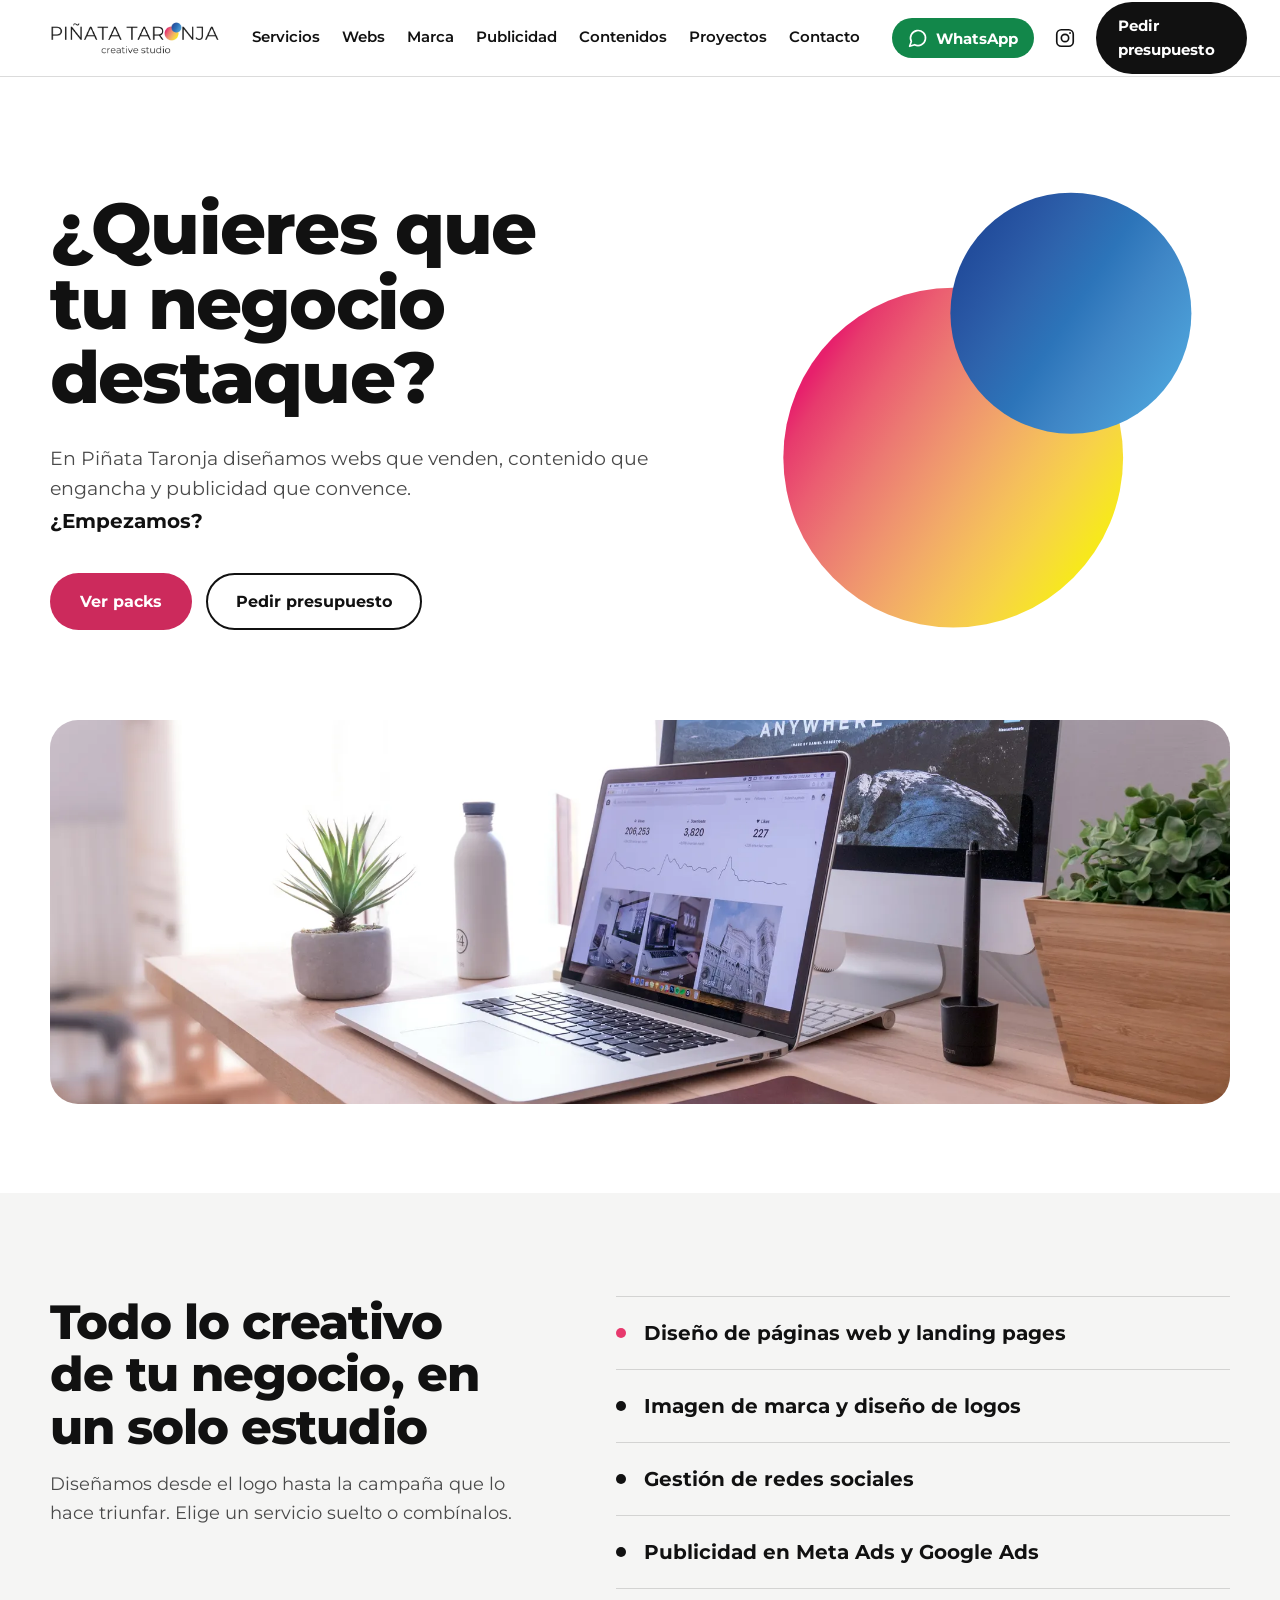
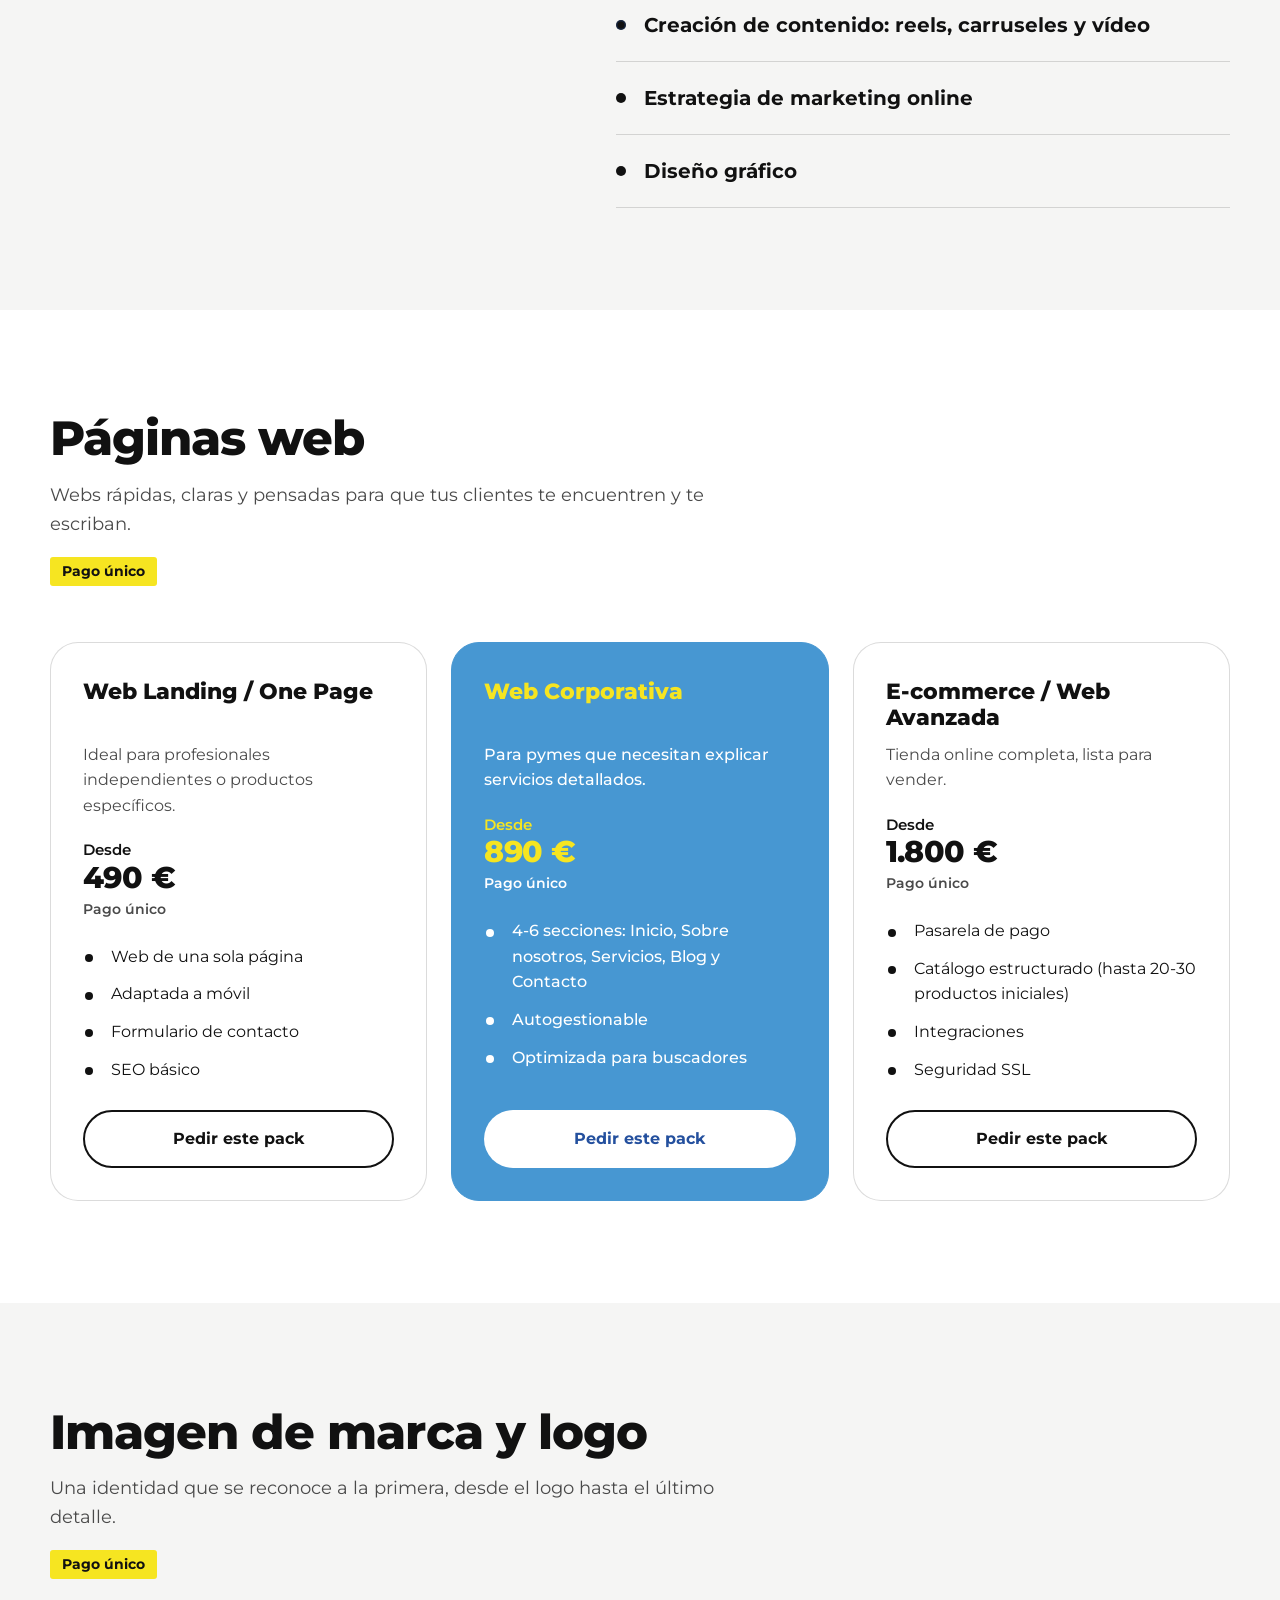
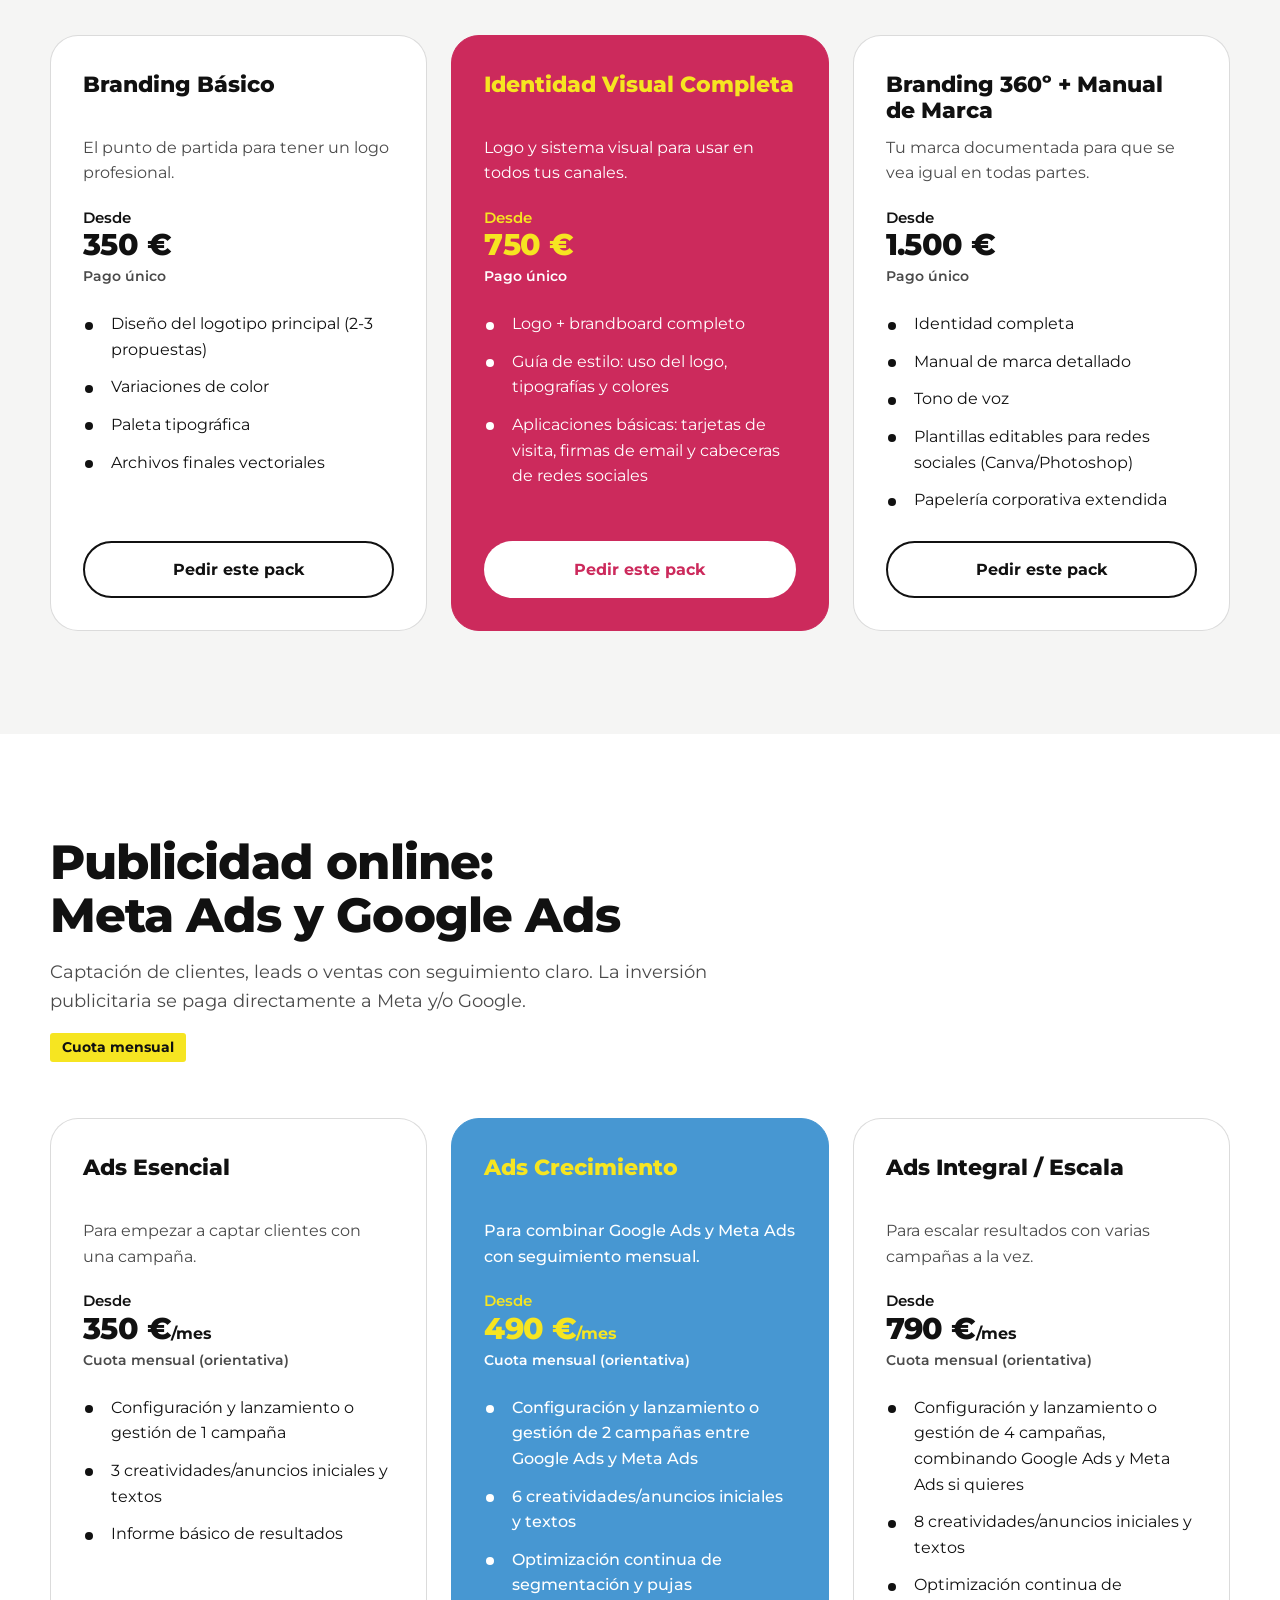
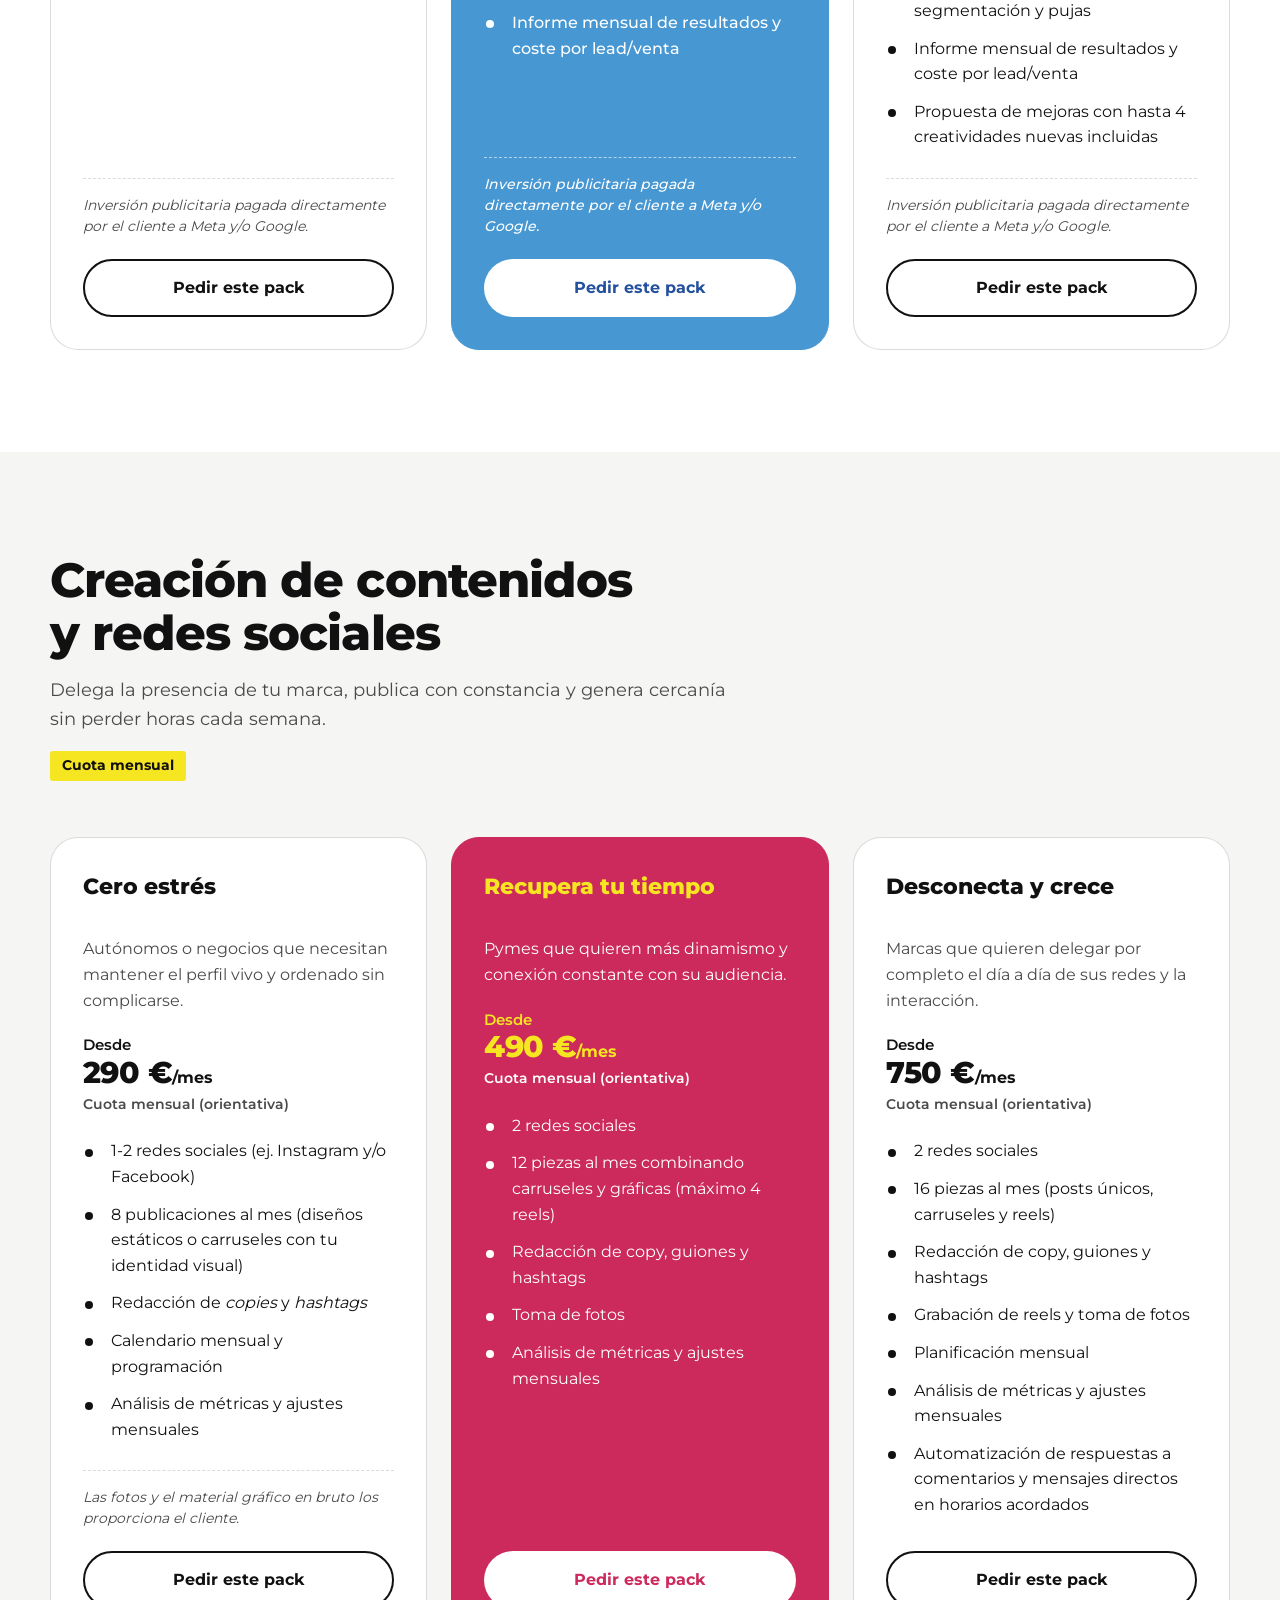
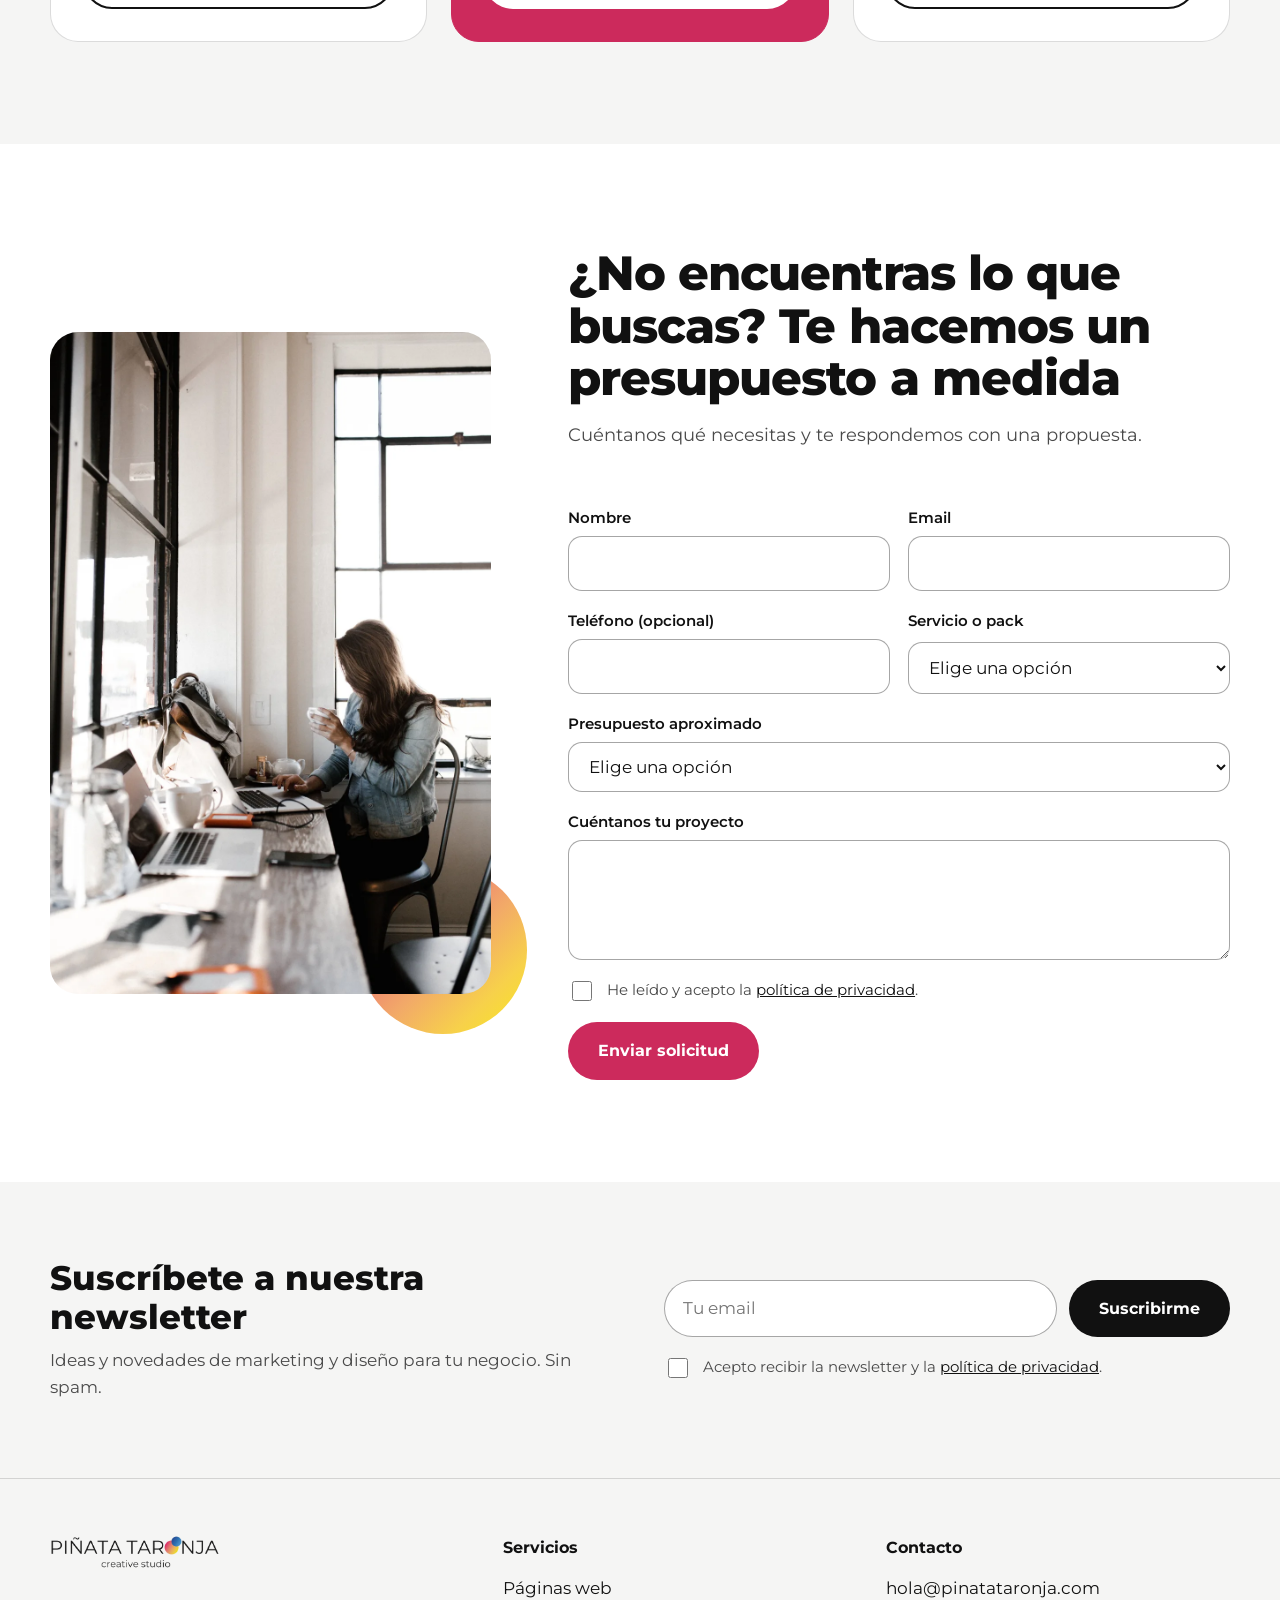
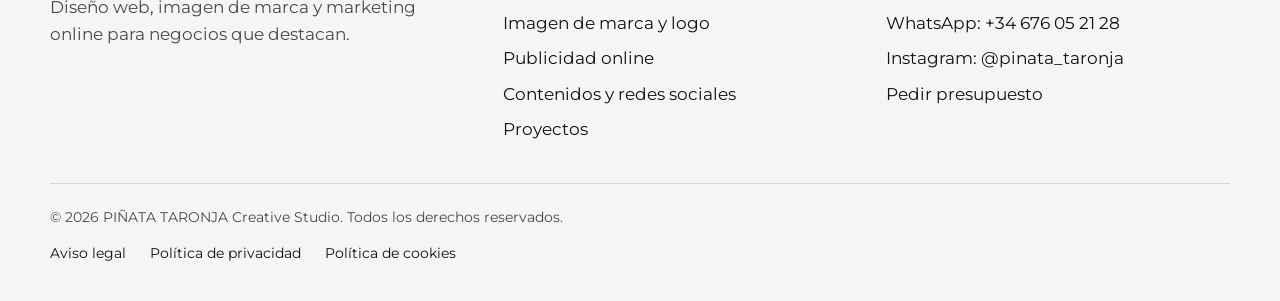
==== index.html @ 80eb3619 "Menú: 'Contenidos' más corto y logo sin encoger Co-Authored-By: Claude Sonnet 5.5 <noreply@anthropic" ====
<!DOCTYPE html>
<html lang="es">
<head>
  <meta charset="utf-8">
  <meta name="viewport" content="width=device-width, initial-scale=1">
  <title>PIÑATA TARONJA · Creative Studio · Diseño web, branding y marketing online</title>
  <meta name="description" content="Estudio creativo de diseño web, imagen de marca, redes sociales y publicidad online. Webs, logos y campañas que hacen que tu negocio destaque.">
  <link rel="canonical" href="https://pinatataronja.com/">
  <meta property="og:title" content="PIÑATA TARONJA · Creative Studio">
  <meta property="og:description" content="Diseño web, imagen de marca y marketing online para negocios que destacan.">
  <meta property="og:type" content="website">
  <meta property="og:url" content="https://pinatataronja.com/">
  <meta property="og:site_name" content="PIÑATA TARONJA Creative Studio">
  <meta property="og:locale" content="es_ES">
  <meta property="og:image" content="https://pinatataronja.com/img/og-pinata-taronja.jpg">
  <meta property="og:image:width" content="1200">
  <meta property="og:image:height" content="630">
  <meta property="og:image:alt" content="PIÑATA TARONJA Creative Studio: diseño web, imagen de marca y marketing online">
  <meta name="twitter:card" content="summary_large_image">
  <meta name="twitter:title" content="PIÑATA TARONJA · Creative Studio">
  <meta name="twitter:description" content="Diseño web, imagen de marca y marketing online para negocios que destacan.">
  <meta name="twitter:image" content="https://pinatataronja.com/img/og-pinata-taronja.jpg">
  <link rel="icon" href="img/favicon.png" type="image/png">
  <link rel="preload" href="fonts/montserrat-latin-wght-normal.woff2" as="font" type="font/woff2" crossorigin>
  <script type="application/ld+json">
{
  "@context": "https://schema.org",
  "@type": "ProfessionalService",
  "@id": "https://pinatataronja.com/#empresa",
  "name": "PIÑATA TARONJA Creative Studio",
  "legalName": "Everything Language Centre, S.L.",
  "url": "https://pinatataronja.com/",
  "logo": "https://pinatataronja.com/img/logo.webp",
  "image": "https://pinatataronja.com/img/og-pinata-taronja.jpg",
  "description": "Estudio creativo de diseño web, imagen de marca, redes sociales y publicidad online.",
  "email": "hola@pinatataronja.com",
  "taxID": "B98355514",
  "address": {
    "@type": "PostalAddress",
    "streetAddress": "Calle Rincón de Loix, 6, bajo",
    "postalCode": "46183",
    "addressLocality": "L'Eliana",
    "addressRegion": "Valencia",
    "addressCountry": "ES"
  },
  "areaServed": "ES",
  "sameAs": [
    "https://www.instagram.com/pinata_taronja/"
  ],
  "knowsAbout": [
    "Diseño web",
    "Landing pages",
    "Imagen de marca",
    "Redes sociales",
    "Publicidad online"
  ]
}
  </script>
  <link rel="stylesheet" href="css/style.css">
</head>
<body>
  <a class="salto" href="#contenido">Saltar al contenido</a>

  <header class="cabecera">
    <div class="contenedor cabecera-interior">
      <a class="logo" href="#inicio" aria-label="PIÑATA TARONJA Creative Studio, inicio"><img src="img/logo.webp" alt="PIÑATA TARONJA Creative Studio" width="184" height="34"></a>
      <nav class="menu" aria-label="Principal">
        <a href="#servicios">Servicios</a>
        <a href="#webs">Webs</a>
        <a href="#marca">Marca</a>
        <a href="#publicidad">Publicidad</a>
        <a href="#contenidos">Contenidos</a>
        <a href="/proyectos">Proyectos</a>
        <a href="#contacto">Contacto</a>
      </nav>
      <div class="cabecera-acciones">
        <a class="boton-wa" href="https://wa.me/34676052128?text=Hola%2C%20quiero%20informaci%C3%B3n%20sobre%20vuestros%20servicios" target="_blank" rel="noopener noreferrer" aria-label="Escríbenos por WhatsApp"><svg viewBox="0 0 24 24" fill="none" stroke="currentColor" stroke-width="2" stroke-linecap="round" stroke-linejoin="round" aria-hidden="true"><path d="M7.9 20A9 9 0 1 0 4 16.1L2 22Z"/></svg><span>WhatsApp</span></a>
        <a class="icono-ig" href="https://www.instagram.com/pinata_taronja/" target="_blank" rel="noopener noreferrer" aria-label="Instagram de PIÑATA TARONJA"><svg viewBox="0 0 24 24" fill="none" stroke="currentColor" stroke-width="1.8" stroke-linecap="round" stroke-linejoin="round" aria-hidden="true"><rect x="3" y="3" width="18" height="18" rx="5"/><circle cx="12" cy="12" r="4"/><circle cx="17.5" cy="6.5" r="1" fill="currentColor" stroke="none"/></svg></a>
        <a class="boton boton-rosa boton-pequeno" href="#contacto">Pedir presupuesto</a>
      </div>
    </div>
  </header>

  <main id="contenido">
    <section class="hero" id="inicio">
      <div class="contenedor hero-interior">
        <div>
          <h1>¿Quieres que tu negocio destaque?</h1>
          <p class="hero-texto">En Piñata Taronja diseñamos webs que venden, contenido que engancha y publicidad que convence.</p>
          <p class="hero-pregunta">¿Empezamos?</p>
          <div class="hero-botones">
            <a class="boton boton-rosa" href="#webs">Ver packs</a>
            <a class="boton boton-linea" href="#contacto">Pedir presupuesto</a>
          </div>
        </div>
        <div class="circulos" aria-hidden="true">
          <div class="imagotipo">
            <svg class="pt-capa pt-grande" viewBox="0 0 375 395" focusable="false">
              <defs>
                <linearGradient id="pt-g-grande" gradientUnits="userSpaceOnUse" x1="35.56" y1="158.64" x2="278.44" y2="316.36">
                  <stop offset="0.015" stop-color="#E7206C"/><stop offset="0.075" stop-color="#E73B6D"/><stop offset="0.2" stop-color="#EB5D71"/><stop offset="0.325" stop-color="#EC7A72"/><stop offset="0.45" stop-color="#EF936F"/><stop offset="0.575" stop-color="#F2AA68"/><stop offset="0.7" stop-color="#F5BF5B"/><stop offset="0.825" stop-color="#F7D248"/><stop offset="0.925" stop-color="#F7E02F"/><stop offset="0.985" stop-color="#F7E81D"/>
                </linearGradient>
              </defs>
              <circle cx="157" cy="237.5" r="144.8" fill="url(#pt-g-grande)"/>
            </svg>
            <svg class="pt-capa pt-azul" viewBox="0 0 375 395" focusable="false">
              <defs>
                <linearGradient id="pt-g-azul" gradientUnits="userSpaceOnUse" x1="171.17" y1="58.47" x2="343.43" y2="170.33">
                  <stop offset="0.015" stop-color="#224D9C"/><stop offset="0.15" stop-color="#2957A4"/><stop offset="0.3" stop-color="#2E64AD"/><stop offset="0.5" stop-color="#2C74B9"/><stop offset="0.7" stop-color="#3F86C6"/><stop offset="0.85" stop-color="#4693CF"/><stop offset="0.985" stop-color="#4B9FD8"/>
                </linearGradient>
              </defs>
              <circle id="pt-azul" cx="257.3" cy="114.4" r="102.7" fill="url(#pt-g-azul)"/>
            </svg>
          </div>
        </div>
      </div>
    </section>

    <div class="banda-foto">
      <div class="contenedor banda-contenedor"><img src="img/foto-escritorio.webp" alt="Escritorio de trabajo con portátil, pantalla y plantas" width="2000" height="1334"><img class="sello" src="img/imagotipo.png" alt="" width="375" height="395"></div>
    </div>

    <section class="seccion seccion-cielo" id="servicios" aria-labelledby="t-servicios">
      <div class="contenedor servicios-interior">
        <div class="seccion-cabecera">
          <h2 id="t-servicios">Todo lo creativo de tu negocio, en un solo estudio</h2>
          <p>Diseñamos desde el logo hasta la campaña que lo hace triunfar. Elige un servicio suelto o combínalos.</p>
        </div>
        <ul class="lista-servicios"><li>Diseño de páginas web y landing pages</li><li>Imagen de marca y diseño de logos</li><li>Gestión de redes sociales</li><li>Publicidad en Meta Ads y Google Ads</li><li>Creación de contenido: reels, carruseles y vídeo</li><li>Estrategia de marketing online</li><li>Diseño gráfico</li></ul>
      </div>
    </section>

  <section class="seccion" id="webs" aria-labelledby="t-webs">
    <div class="contenedor">
      <div class="seccion-cabecera">
        <h2 id="t-webs">Páginas web</h2>
        <p>Webs rápidas, claras y pensadas para que tus clientes te encuentren y te escriban.</p>
        <span class="etiqueta-cobro">Pago único</span>
      </div>
      <div class="packs">
        <article class="pack">
          <h3>Web Landing / One Page</h3>
          <p class="pack-para">Ideal para profesionales independientes o productos específicos.</p>
          <p class="pack-precio"><span class="pack-desde">Desde</span>490 €<span class="pack-sufijo"></span><small>Pago único</small></p>
          <ul class="pack-lista"><li>Web de una sola página</li><li>Adaptada a móvil</li><li>Formulario de contacto</li><li>SEO básico</li></ul>
          
          <a class="boton boton-linea boton-bloque" href="#contacto" data-pack="Web Landing / One Page">Pedir este pack</a>
        </article>
        <article class="pack pack-destacado pack-azul">
          <h3>Web Corporativa</h3>
          <p class="pack-para">Para pymes que necesitan explicar servicios detallados.</p>
          <p class="pack-precio"><span class="pack-desde">Desde</span>890 €<span class="pack-sufijo"></span><small>Pago único</small></p>
          <ul class="pack-lista"><li>4-6 secciones: Inicio, Sobre nosotros, Servicios, Blog y Contacto</li><li>Autogestionable</li><li>Optimizada para buscadores</li></ul>
          
          <a class="boton boton-bloque" href="#contacto" data-pack="Web Corporativa">Pedir este pack</a>
        </article>
        <article class="pack">
          <h3>E-commerce / Web Avanzada</h3>
          <p class="pack-para">Tienda online completa, lista para vender.</p>
          <p class="pack-precio"><span class="pack-desde">Desde</span>1.800 €<span class="pack-sufijo"></span><small>Pago único</small></p>
          <ul class="pack-lista"><li>Pasarela de pago</li><li>Catálogo estructurado (hasta 20-30 productos iniciales)</li><li>Integraciones</li><li>Seguridad SSL</li></ul>
          
          <a class="boton boton-linea boton-bloque" href="#contacto" data-pack="E-commerce / Web Avanzada">Pedir este pack</a>
        </article>
      </div>
    </div>
  </section>
  <section class="seccion seccion-cielo" id="marca" aria-labelledby="t-marca">
    <div class="contenedor">
      <div class="seccion-cabecera">
        <h2 id="t-marca">Imagen de marca y logo</h2>
        <p>Una identidad que se reconoce a la primera, desde el logo hasta el último detalle.</p>
        <span class="etiqueta-cobro">Pago único</span>
      </div>
      <div class="packs">
        <article class="pack">
          <h3>Branding Básico</h3>
          <p class="pack-para">El punto de partida para tener un logo profesional.</p>
          <p class="pack-precio"><span class="pack-desde">Desde</span>350 €<span class="pack-sufijo"></span><small>Pago único</small></p>
          <ul class="pack-lista"><li>Diseño del logotipo principal (2-3 propuestas)</li><li>Variaciones de color</li><li>Paleta tipográfica</li><li>Archivos finales vectoriales</li></ul>
          
          <a class="boton boton-linea boton-bloque" href="#contacto" data-pack="Branding Básico">Pedir este pack</a>
        </article>
        <article class="pack pack-destacado pack-rosa">
          <h3>Identidad Visual Completa</h3>
          <p class="pack-para">Logo y sistema visual para usar en todos tus canales.</p>
          <p class="pack-precio"><span class="pack-desde">Desde</span>750 €<span class="pack-sufijo"></span><small>Pago único</small></p>
          <ul class="pack-lista"><li>Logo + brandboard completo</li><li>Guía de estilo: uso del logo, tipografías y colores</li><li>Aplicaciones básicas: tarjetas de visita, firmas de email y cabeceras de redes sociales</li></ul>
          
          <a class="boton boton-bloque" href="#contacto" data-pack="Identidad Visual Completa">Pedir este pack</a>
        </article>
        <article class="pack">
          <h3>Branding 360º + Manual de Marca</h3>
          <p class="pack-para">Tu marca documentada para que se vea igual en todas partes.</p>
          <p class="pack-precio"><span class="pack-desde">Desde</span>1.500 €<span class="pack-sufijo"></span><small>Pago único</small></p>
          <ul class="pack-lista"><li>Identidad completa</li><li>Manual de marca detallado</li><li>Tono de voz</li><li>Plantillas editables para redes sociales (Canva/Photoshop)</li><li>Papelería corporativa extendida</li></ul>
          
          <a class="boton boton-linea boton-bloque" href="#contacto" data-pack="Branding 360º + Manual de Marca">Pedir este pack</a>
        </article>
      </div>
    </div>
  </section>
  <section class="seccion seccion-marino" id="publicidad" aria-labelledby="t-publicidad">
    <div class="contenedor">
      <div class="seccion-cabecera">
        <h2 id="t-publicidad">Publicidad online: Meta Ads y Google Ads</h2>
        <p>Captación de clientes, leads o ventas con seguimiento claro. La inversión publicitaria se paga directamente a Meta y/o Google.</p>
        <span class="etiqueta-cobro">Cuota mensual</span>
      </div>
      <div class="packs">
        <article class="pack">
          <h3>Ads Esencial</h3>
          <p class="pack-para">Para empezar a captar clientes con una campaña.</p>
          <p class="pack-precio"><span class="pack-desde">Desde</span>350 €<span class="pack-sufijo">/mes</span><small>Cuota mensual (orientativa)</small></p>
          <ul class="pack-lista"><li>Configuración y lanzamiento o gestión de 1 campaña</li><li>3 creatividades/anuncios iniciales y textos</li><li>Informe básico de resultados</li></ul>
          <p class="pack-nota">Inversión publicitaria pagada directamente por el cliente a Meta y/o Google.</p>
          <a class="boton boton-linea boton-bloque" href="#contacto" data-pack="Ads Esencial">Pedir este pack</a>
        </article>
        <article class="pack pack-destacado pack-azul">
          <h3>Ads Crecimiento</h3>
          <p class="pack-para">Para combinar Google Ads y Meta Ads con seguimiento mensual.</p>
          <p class="pack-precio"><span class="pack-desde">Desde</span>490 €<span class="pack-sufijo">/mes</span><small>Cuota mensual (orientativa)</small></p>
          <ul class="pack-lista"><li>Configuración y lanzamiento o gestión de 2 campañas entre Google Ads y Meta Ads</li><li>6 creatividades/anuncios iniciales y textos</li><li>Optimización continua de segmentación y pujas</li><li>Informe mensual de resultados y coste por lead/venta</li></ul>
          <p class="pack-nota">Inversión publicitaria pagada directamente por el cliente a Meta y/o Google.</p>
          <a class="boton boton-bloque" href="#contacto" data-pack="Ads Crecimiento">Pedir este pack</a>
        </article>
        <article class="pack">
          <h3>Ads Integral / Escala</h3>
          <p class="pack-para">Para escalar resultados con varias campañas a la vez.</p>
          <p class="pack-precio"><span class="pack-desde">Desde</span>790 €<span class="pack-sufijo">/mes</span><small>Cuota mensual (orientativa)</small></p>
          <ul class="pack-lista"><li>Configuración y lanzamiento o gestión de 4 campañas, combinando Google Ads y Meta Ads si quieres</li><li>8 creatividades/anuncios iniciales y textos</li><li>Optimización continua de segmentación y pujas</li><li>Informe mensual de resultados y coste por lead/venta</li><li>Propuesta de mejoras con hasta 4 creatividades nuevas incluidas</li></ul>
          <p class="pack-nota">Inversión publicitaria pagada directamente por el cliente a Meta y/o Google.</p>
          <a class="boton boton-linea boton-bloque" href="#contacto" data-pack="Ads Integral / Escala">Pedir este pack</a>
        </article>
      </div>
    </div>
  </section>
  <section class="seccion seccion-cielo" id="contenidos" aria-labelledby="t-contenidos">
    <div class="contenedor">
      <div class="seccion-cabecera">
        <h2 id="t-contenidos">Creación de contenidos y redes sociales</h2>
        <p>Delega la presencia de tu marca, publica con constancia y genera cercanía sin perder horas cada semana.</p>
        <span class="etiqueta-cobro">Cuota mensual</span>
      </div>
      <div class="packs">
        <article class="pack">
          <h3>Cero estrés</h3>
          <p class="pack-para">Autónomos o negocios que necesitan mantener el perfil vivo y ordenado sin complicarse.</p>
          <p class="pack-precio"><span class="pack-desde">Desde</span>290 €<span class="pack-sufijo">/mes</span><small>Cuota mensual (orientativa)</small></p>
          <ul class="pack-lista"><li>1-2 redes sociales (ej. Instagram y/o Facebook)</li><li>8 publicaciones al mes (diseños estáticos o carruseles con tu identidad visual)</li><li>Redacción de <em>copies</em> y <em>hashtags</em></li><li>Calendario mensual y programación</li><li>Análisis de métricas y ajustes mensuales</li></ul>
          <p class="pack-nota">Las fotos y el material gráfico en bruto los proporciona el cliente.</p>
          <a class="boton boton-linea boton-bloque" href="#contacto" data-pack="Cero estrés">Pedir este pack</a>
        </article>
        <article class="pack pack-destacado pack-rosa">
          <h3>Recupera tu tiempo</h3>
          <p class="pack-para">Pymes que quieren más dinamismo y conexión constante con su audiencia.</p>
          <p class="pack-precio"><span class="pack-desde">Desde</span>490 €<span class="pack-sufijo">/mes</span><small>Cuota mensual (orientativa)</small></p>
          <ul class="pack-lista"><li>2 redes sociales</li><li>12 piezas al mes combinando carruseles y gráficas (máximo 4 reels)</li><li>Redacción de copy, guiones y hashtags</li><li>Toma de fotos</li><li>Análisis de métricas y ajustes mensuales</li></ul>
          <a class="boton boton-bloque" href="#contacto" data-pack="Recupera tu tiempo">Pedir este pack</a>
        </article>
        <article class="pack">
          <h3>Desconecta y crece</h3>
          <p class="pack-para">Marcas que quieren delegar por completo el día a día de sus redes y la interacción.</p>
          <p class="pack-precio"><span class="pack-desde">Desde</span>750 €<span class="pack-sufijo">/mes</span><small>Cuota mensual (orientativa)</small></p>
          <ul class="pack-lista"><li>2 redes sociales</li><li>16 piezas al mes (posts únicos, carruseles y reels)</li><li>Redacción de copy, guiones y hashtags</li><li>Grabación de reels y toma de fotos</li><li>Planificación mensual</li><li>Análisis de métricas y ajustes mensuales</li><li>Automatización de respuestas a comentarios y mensajes directos en horarios acordados</li></ul>
          <a class="boton boton-linea boton-bloque" href="#contacto" data-pack="Desconecta y crece">Pedir este pack</a>
        </article>
      </div>
    </div>
  </section>

    <section class="seccion" id="contacto" aria-labelledby="t-contacto">
      <div class="contenedor presupuesto-interior">
        <div class="presupuesto-foto"><img src="img/foto-cafe.webp" alt="Mujer trabajando con su portátil junto a una ventana" width="1000" height="1500"></div>
        <div>
          <div class="seccion-cabecera">
            <h2 id="t-contacto">¿No encuentras lo que buscas? Te hacemos un presupuesto a medida</h2>
            <p>Cuéntanos qué necesitas y te respondemos con una propuesta.</p>
          </div>
          <form class="formulario" id="form-presupuesto" novalidate>
            <input type="hidden" name="tipo" value="presupuesto"><div class="trampa" aria-hidden="true"><label>No rellenar<input type="text" name="web" tabindex="-1" autocomplete="off"></label></div>
            <div class="campos">
              <div class="campo"><label for="nombre">Nombre</label><input id="nombre" name="nombre" type="text" autocomplete="name" required></div>
              <div class="campo"><label for="email">Email</label><input id="email" name="email" type="email" autocomplete="email" required></div>
              <div class="campo"><label for="telefono">Teléfono (opcional)</label><input id="telefono" name="telefono" type="tel" autocomplete="tel"></div>
              <div class="campo"><label for="pack">Servicio o pack</label>
                <select id="pack" name="pack"><option value="">Elige una opción</option><option value="Web Landing / One Page">Web Landing / One Page</option><option value="Web Corporativa">Web Corporativa</option><option value="E-commerce / Web Avanzada">E-commerce / Web Avanzada</option><option value="Branding Básico">Branding Básico</option><option value="Identidad Visual Completa">Identidad Visual Completa</option><option value="Branding 360º + Manual de Marca">Branding 360º + Manual de Marca</option><option value="Ads Esencial">Ads Esencial</option><option value="Ads Crecimiento">Ads Crecimiento</option><option value="Ads Integral / Escala">Ads Integral / Escala</option><option value="Cero estrés">Cero estrés</option><option value="Recupera tu tiempo">Recupera tu tiempo</option><option value="Desconecta y crece">Desconecta y crece</option><option value="A medida">Algo a medida</option></select></div>
              <div class="campo campo-ancho"><label for="presupuesto">Presupuesto aproximado</label>
                <select id="presupuesto" name="presupuesto"><option value="">Elige una opción</option><option>Menos de 500 €</option><option>500 € – 1.000 €</option><option>1.000 € – 2.500 €</option><option>Más de 2.500 €</option><option>Cuota mensual</option></select></div>
              <div class="campo campo-ancho"><label for="mensaje">Cuéntanos tu proyecto</label><textarea id="mensaje" name="mensaje"></textarea></div>
            </div>
            <label class="casilla"><input type="checkbox" name="acepto" required><span>He leído y acepto la <a href="privacidad">política de privacidad</a>.</span></label>
            <p class="mensaje-ok" tabindex="-1" role="status">¡Gracias! Hemos recibido tu solicitud y te escribiremos muy pronto.</p>
            <button class="boton boton-rosa" type="submit">Enviar solicitud</button>
          </form>
        </div>
      </div>
    </section>

    <section class="newsletter" aria-labelledby="t-news">
      <div class="contenedor newsletter-interior">
        <div>
          <h2 id="t-news">Suscríbete a nuestra newsletter</h2>
          <p class="sub">Ideas y novedades de marketing y diseño para tu negocio. Sin spam.</p>
        </div>
        <form class="formulario" id="form-newsletter" novalidate>
          <input type="hidden" name="tipo" value="newsletter"><div class="trampa" aria-hidden="true"><label>No rellenar<input type="text" name="web" tabindex="-1" autocomplete="off"></label></div>
          <div class="fila-email">
            <input type="email" name="email" placeholder="Tu email" aria-label="Tu email" autocomplete="email" required>
            <button class="boton boton-rosa" type="submit">Suscribirme</button>
          </div>
          <label class="casilla"><input type="checkbox" name="acepto" required><span>Acepto recibir la newsletter y la <a href="privacidad">política de privacidad</a>.</span></label>
          <p class="mensaje-ok" tabindex="-1" role="status">¡Listo! Ya estás en la lista.</p>
        </form>
      </div>
    </section>
  </main>

  <footer class="pie">
    <div class="contenedor">
      <div class="pie-interior">
        <div>
          <a class="logo-pie" href="#inicio"><img src="img/logo.webp" alt="PIÑATA TARONJA Creative Studio" width="184" height="34"></a>
          <p>Diseño web, imagen de marca y marketing online para negocios que destacan.</p>
        </div>
        <div>
          <h2>Servicios</h2>
          <ul>
            <li><a href="#webs">Páginas web</a></li>
            <li><a href="#marca">Imagen de marca y logo</a></li>
            <li><a href="#publicidad">Publicidad online</a></li>
            <li><a href="#contenidos">Contenidos y redes sociales</a></li>
            <li><a href="/proyectos">Proyectos</a></li>
          </ul>
        </div>
        <div>
          <h2>Contacto</h2>
          <ul>
            <li><a href="mailto:hola@pinatataronja.com">hola@pinatataronja.com</a></li>
            <li><a href="https://wa.me/34676052128?text=Hola%2C%20quiero%20informaci%C3%B3n%20sobre%20vuestros%20servicios" target="_blank" rel="noopener noreferrer">WhatsApp: +34 676 05 21 28</a></li>
            <li><a href="https://www.instagram.com/pinata_taronja/" target="_blank" rel="noopener noreferrer">Instagram: @pinata_taronja</a></li>
            <li><a href="#contacto">Pedir presupuesto</a></li>
          </ul>
        </div>
      </div>
      <p class="pie-legal">© 2026 PIÑATA TARONJA Creative Studio. Todos los derechos reservados.</p>
      <nav class="pie-enlaces" aria-label="Información legal"><a href="aviso-legal">Aviso legal</a><a href="privacidad">Política de privacidad</a><a href="cookies">Política de cookies</a></nav>
    </div>
  </footer>
  <script src="js/main.js"></script>
</body>
</html>
---- css/style.css ----
@font-face {
  font-family: "Montserrat"; font-style: normal; font-weight: 100 900; font-display: swap;
  src: url("../fonts/montserrat-latin-ext-wght-normal.woff2") format("woff2");
  unicode-range: U+0100-02BA, U+02BD-02C5, U+02C7-02CC, U+02CE-02D7, U+02DD-02FF, U+0304, U+0308, U+0329, U+1D00-1DBF, U+1E00-1E9F, U+1EF2-1EFF, U+2020, U+20A0-20AB, U+20AD-20C0, U+2113, U+2C60-2C7F, U+A720-A7FF;
}
@font-face {
  font-family: "Montserrat"; font-style: normal; font-weight: 100 900; font-display: swap;
  src: url("../fonts/montserrat-latin-wght-normal.woff2") format("woff2");
  unicode-range: U+0000-00FF, U+0131, U+0152-0153, U+02BB-02BC, U+02C6, U+02DA, U+02DC, U+0304, U+0308, U+0329, U+2000-206F, U+20AC, U+2122, U+2191, U+2193, U+2212, U+2215, U+FEFF, U+FFFD;
}
/* PIÑATA TARONJA · Creative Studio
   Paleta tomada de colores.jpeg */
:root {
  --marino: #24509e;
  --cielo: #4797d2;
  --rosa: #e7396d;
  --rosa-fuerte: #cc2a5c; /* rosa algo más oscuro para texto blanco (contraste AA) */
  --coral: #ee926f;
  --amarillo: #f6e521;
  --texto: #1f2a44;
  --texto-suave: #4a5673;
  --fondo: #ffffff;
  --fondo-cielo: #eef5fb;
  --linea: rgba(36, 80, 158, 0.16);
  --degradado: linear-gradient(135deg, #e7236d 0%, #ec7873 30%, #f2aa68 55%, #f7d14a 78%, #f8e81f 100%);
  --radio: 28px;
  --ancho: 1180px;
}

*, *::before, *::after { box-sizing: border-box; }
html { scroll-behavior: smooth; scroll-padding-top: 88px; }
body {
  margin: 0;
  font-family: "Montserrat", system-ui, -apple-system, "Segoe UI", sans-serif;
  font-size: 1.0625rem;
  line-height: 1.6;
  color: var(--texto);
  background: var(--fondo);
  -webkit-font-smoothing: antialiased;
}
img { max-width: 100%; display: block; }
a { color: inherit; }
h1, h2, h3, p, ul { margin: 0; }
ul { padding: 0; list-style: none; }

:focus-visible { outline: 3px solid var(--cielo); outline-offset: 3px; border-radius: 6px; }

.contenedor { width: min(var(--ancho), 100% - 48px); margin-inline: auto; }

.salto {
  position: absolute; left: -999px; top: 8px; z-index: 100;
  background: var(--marino); color: #fff; padding: 10px 16px; border-radius: 8px;
}
.salto:focus { left: 8px; }

/* ---------- Botones ---------- */
.boton {
  display: inline-flex; align-items: center; justify-content: center;
  font: inherit; font-weight: 700; font-size: 1rem; text-decoration: none; cursor: pointer;
  padding: 14px 28px; border-radius: 999px; border: 2px solid transparent;
  transition: background-color .2s, color .2s, border-color .2s, transform .2s;
}
.boton-rosa { background: var(--rosa-fuerte); color: #fff; }
.boton-rosa:hover { background: #a81e4a; }
.boton-linea { border-color: var(--marino); color: var(--marino); background: transparent; }
.boton-linea:hover { background: var(--marino); color: #fff; }
.boton-pequeno { padding: 10px 20px; font-size: .9375rem; }
.boton-bloque { width: 100%; }

/* ---------- Cabecera ---------- */
.cabecera {
  position: sticky; top: 0; z-index: 50;
  background: rgba(255, 255, 255, .94); backdrop-filter: blur(8px);
  border-bottom: 1px solid var(--linea);
}
.cabecera-interior { display: flex; align-items: center; gap: 32px; min-height: 76px; }
.logo img { height: 34px; width: auto; }
.menu { display: flex; gap: 28px; margin-left: auto; }
.menu a { text-decoration: none; font-weight: 600; font-size: .9375rem; color: var(--marino); padding: 6px 0; border-bottom: 2px solid transparent; }
.menu a:hover { border-bottom-color: var(--rosa); }
.cabecera-acciones { display: flex; align-items: center; gap: 16px; }
.icono-ig { display: grid; place-items: center; width: 40px; height: 40px; color: var(--marino); border-radius: 50%; }
.icono-ig:hover { color: var(--rosa); }
.icono-ig svg { width: 22px; height: 22px; }

/* ---------- Hero ---------- */
.hero { padding: clamp(48px, 8vw, 110px) 0 clamp(40px, 6vw, 80px); overflow-x: clip; }
.hero-interior { display: grid; grid-template-columns: 1.15fr .85fr; gap: 48px; align-items: center; }
.hero h1 {
  font-weight: 800; font-size: clamp(2.5rem, 5.6vw, 4.9rem); line-height: 1.04;
  letter-spacing: -0.025em; color: var(--marino); text-wrap: balance;
}
.hero-texto { margin-top: 28px; max-width: 34em; font-size: 1.1875rem; color: var(--texto-suave); }
.hero-botones { display: flex; flex-wrap: wrap; gap: 14px; margin-top: 36px; }

.circulos { width: min(100%, 440px); margin-inline: auto; }
.circulos { position: relative; z-index: 2; } /* el azul pasa por encima del texto y la foto durante la animación (la cabecera sigue por encima) */
.imagotipo { position: relative; isolation: isolate; width: 100%; aspect-ratio: 375 / 395; animation: crece 1.1s cubic-bezier(.2, .8, .2, 1) both; }
.pt-capa { position: absolute; inset: 0; width: 100%; height: 100%; overflow: visible; }
.pt-grande { z-index: 1; }
.pt-azul { z-index: 2; } /* en reposo el azul va delante, como en el logo original */
.pt-azul.detras { z-index: 0; }

/* Título del hero: efecto de ola (las letras se separan en JS solo en escritorio con ratón) */
.ola-palabra { display: inline-block; white-space: nowrap; }
.ola-letra { display: inline-block; transform-origin: 50% 75%; }
.circulo { position: absolute; border-radius: 50%; }
.circulo-grande {
  width: 76%; height: 76%; left: 0; bottom: 0; background: var(--degradado);
  animation: crece 1.1s cubic-bezier(.2, .8, .2, 1) both;
}
.circulo-azul {
  width: 44%; height: 44%; right: 2%; top: 4%;
  background: linear-gradient(160deg, var(--cielo), var(--marino));
  animation: crece 1.1s .25s cubic-bezier(.2, .8, .2, 1) both;
}
@keyframes crece { from { transform: scale(.4); opacity: 0; } to { transform: scale(1); opacity: 1; } }

.banda-foto { padding-bottom: clamp(48px, 7vw, 96px); }
.banda-foto img { width: 100%; height: clamp(180px, 28vw, 380px); object-fit: cover; border-radius: var(--radio); }

/* ---------- Secciones ---------- */
.seccion { padding: clamp(56px, 8vw, 112px) 0; overflow-x: clip; }
.seccion-cielo { background: var(--fondo-cielo); }
.seccion-marino { background: var(--marino); color: #fff; }
.seccion-cabecera { max-width: 40em; margin-bottom: clamp(32px, 5vw, 56px); }
.seccion h2 {
  font-weight: 800; font-size: clamp(1.9rem, 3.8vw, 3rem); line-height: 1.1;
  letter-spacing: -0.02em; color: var(--marino); text-wrap: balance;
}
.seccion-marino h2 { color: #fff; }
.seccion-cabecera p { margin-top: 16px; font-size: 1.125rem; color: var(--texto-suave); }
.seccion-marino .seccion-cabecera p { color: rgba(255, 255, 255, .82); }
.etiqueta-cobro {
  display: inline-block; margin-top: 18px; padding: 6px 14px; border-radius: 999px;
  font-weight: 600; font-size: .9rem; border: 1.5px solid var(--marino); color: var(--marino);
}
.seccion-marino .etiqueta-cobro { border-color: var(--amarillo); color: var(--amarillo); }

/* ---------- Servicios ---------- */
.servicios-interior { display: grid; grid-template-columns: .9fr 1.1fr; gap: 64px; align-items: start; }
.servicios-interior .seccion-cabecera { margin-bottom: 0; }
.lista-servicios li {
  display: flex; align-items: center; gap: 18px; padding: 20px 0;
  border-bottom: 1px solid var(--linea); font-weight: 700; font-size: 1.25rem; color: var(--marino);
}
.lista-servicios li:first-child { border-top: 1px solid var(--linea); }
.lista-servicios li::before {
  content: ""; flex: none; width: 16px; height: 16px; border-radius: 50%; background: var(--c, var(--rosa));
}
.lista-servicios li:nth-child(5n+1) { --c: var(--rosa); }
.lista-servicios li:nth-child(5n+2) { --c: var(--cielo); }
.lista-servicios li:nth-child(5n+3) { --c: var(--coral); }
.lista-servicios li:nth-child(5n+4) { --c: var(--marino); }
.lista-servicios li:nth-child(5n+5) { --c: var(--amarillo); }
.lista-servicios li:nth-child(5n+5)::before { box-shadow: inset 0 0 0 1.5px rgba(36, 80, 158, .3); }

/* ---------- Packs ---------- */
.packs { display: grid; grid-template-columns: repeat(3, 1fr); gap: 24px; align-items: stretch; }
.pack {
  display: flex; flex-direction: column; padding: 36px 32px 32px;
  background: #fff; color: var(--texto);
  border: 1.5px solid var(--linea); border-radius: var(--radio);
}
.pack h3 { font-weight: 800; font-size: 1.375rem; line-height: 1.2; color: var(--marino); min-height: 2.4em; }
.pack-para { margin-top: 10px; color: var(--texto-suave); font-size: 1rem; }
.pack-precio { margin-top: 24px; font-weight: 800; font-size: 1.875rem; letter-spacing: -0.02em; color: var(--marino); line-height: 1.1; }
.pack-precio small { display: block; margin-top: 6px; font-weight: 600; font-size: .9rem; letter-spacing: 0; color: var(--texto-suave); }
.pack-sufijo { font-size: 1rem; font-weight: 700; letter-spacing: 0; }
.pack-lista { margin: 26px 0 28px; display: grid; gap: 12px; flex: 1; align-content: start; }
.pack-lista li { position: relative; padding-left: 28px; font-size: 1rem; }
.pack-lista li::before {
  content: ""; position: absolute; left: 2px; top: .48em; width: 12px; height: 12px; border-radius: 50%;
  background: var(--degradado);
}
.pack-nota {
  margin-bottom: 22px; padding-top: 16px; border-top: 1px dashed var(--linea);
  font-size: .875rem; line-height: 1.5; color: var(--texto-suave); font-style: italic;
}
.pack-destacado { background: var(--rosa-fuerte); border-color: var(--rosa-fuerte); color: #fff; }
.pack-destacado h3, .pack-destacado .pack-precio { color: #fff; }
.pack-destacado .pack-para, .pack-destacado .pack-precio small, .pack-destacado .pack-nota { color: rgba(255, 255, 255, .92); }
.pack-destacado .pack-nota { border-top-color: rgba(255, 255, 255, .5); }
.pack-destacado .pack-lista li::before { background: var(--amarillo); }
.pack-destacado .boton { background: #fff; color: var(--rosa-fuerte); }
.pack-destacado .boton:hover { background: var(--marino); color: #fff; }
.pack .boton-linea { margin-top: auto; }
.seccion-marino .pack:not(.pack-destacado) { border-color: transparent; }
.nota-pie { margin-top: 28px; font-size: .9375rem; color: var(--texto-suave); }
.seccion-marino .nota-pie { color: rgba(255, 255, 255, .78); }

/* ---------- Presupuesto ---------- */
.presupuesto-interior { display: grid; grid-template-columns: .8fr 1.2fr; gap: clamp(32px, 6vw, 80px); align-items: center; }
.presupuesto-foto { position: relative; }
.presupuesto-foto img { width: 100%; aspect-ratio: 688 / 902; object-fit: cover; border-radius: var(--radio); }
.presupuesto-foto::after {
  content: ""; position: absolute; width: 38%; aspect-ratio: 1; right: -8%; bottom: -6%;
  border-radius: 50%; background: var(--degradado); z-index: -1;
}
.formulario { display: grid; gap: 18px; margin-top: 8px; }
.campos { display: grid; grid-template-columns: 1fr 1fr; gap: 18px; }
.campo { display: grid; gap: 6px; }
.campo-ancho { grid-column: 1 / -1; }
.campo label { font-weight: 600; font-size: .9375rem; color: var(--marino); }
.campo input, .campo select, .campo textarea {
  font: inherit; color: var(--texto); background: #fff; width: 100%;
  padding: 13px 16px; border: 1.5px solid rgba(36, 80, 158, .35); border-radius: 14px;
}
.campo textarea { min-height: 120px; resize: vertical; }
.campo input:focus, .campo select:focus, .campo textarea:focus { outline: 3px solid var(--cielo); outline-offset: 1px; border-color: var(--cielo); }
.casilla { display: flex; gap: 12px; align-items: flex-start; font-size: .9375rem; color: var(--texto-suave); }
.casilla input { width: 20px; height: 20px; margin-top: 3px; accent-color: var(--rosa); flex: none; }
.casilla a { color: var(--marino); }
.mensaje-ok {
  display: none; padding: 16px 20px; border-radius: 14px; font-weight: 600;
  background: #e8f6ee; color: #14573a; border: 1.5px solid #9bd3b4;
}
.mensaje-ok.visible { display: block; }
.formulario .boton { justify-self: start; }

/* ---------- Newsletter ---------- */
.newsletter { padding: clamp(48px, 6vw, 80px) 0; background: var(--fondo-cielo); }
.newsletter-interior { display: grid; grid-template-columns: 1fr 1fr; gap: 48px; align-items: center; }
.newsletter h2 { font-weight: 800; font-size: clamp(1.5rem, 2.8vw, 2.125rem); line-height: 1.15; color: var(--marino); }
.newsletter p.sub { margin-top: 10px; color: var(--texto-suave); }
.newsletter .formulario { margin-top: 0; }
.fila-email { display: flex; gap: 12px; flex-wrap: wrap; }
.fila-email input {
  flex: 1 1 240px; font: inherit; padding: 13px 18px; border-radius: 999px;
  border: 1.5px solid rgba(36, 80, 158, .35); background: #fff;
}
.fila-email input:focus { outline: 3px solid var(--cielo); outline-offset: 1px; border-color: var(--cielo); }
.newsletter .formulario .boton { justify-self: auto; }

/* ---------- Pie ---------- */
.pie { background: var(--marino); color: #fff; padding: 56px 0 36px; }
.pie-interior { display: grid; grid-template-columns: 1.2fr 1fr 1fr; gap: 40px; }
.pie .logo-pie { background: #fff; display: inline-block; padding: 10px 18px; border-radius: 16px; }
.pie .logo-pie img { height: 34px; width: auto; }
.pie h2 { font-size: 1rem; font-weight: 700; margin-bottom: 14px; color: var(--amarillo); }
.pie ul { display: grid; gap: 8px; }
.pie a { text-decoration: none; color: rgba(255, 255, 255, .9); }
.pie a:hover { color: #fff; text-decoration: underline; }
.pie p { color: rgba(255, 255, 255, .8); margin-top: 16px; max-width: 24em; }
.pie .pie-legal { max-width: none; margin-top: 40px; padding-top: 22px; border-top: 1px solid rgba(255, 255, 255, .22); font-size: .875rem; color: rgba(255, 255, 255, .7); }

/* ---------- Responsive ---------- */
@media (max-width: 980px) {
  .pack h3 { min-height: 0; }
  .packs { grid-template-columns: 1fr; max-width: 560px; margin-inline: auto; }
  .hero-interior, .servicios-interior, .presupuesto-interior, .newsletter-interior { grid-template-columns: 1fr; }
  .circulos { width: min(100%, 300px); }
  .presupuesto-foto { max-width: 360px; }
  .pie-interior { grid-template-columns: 1fr 1fr; }
  .pie-interior > div:first-child { grid-column: 1 / -1; }
}
@media (max-width: 760px) {
  .menu { display: none; }
  .cabecera-acciones { margin-left: auto; }
  .campos { grid-template-columns: 1fr; }
}
@media (max-width: 480px) {
  .cabecera .boton { display: none; }
  .pack { padding: 28px 22px 24px; }
  .pie-interior { grid-template-columns: 1fr; }
}
@media (prefers-reduced-motion: reduce) {
  html { scroll-behavior: auto; }
  .circulo, .imagotipo { animation: none; }
  .boton { transition: none; }
}

/* =====================================================
   Versión sobria: texto negro, fondos blancos/gris claro.
   El color corporativo queda para detalles puntuales.
   ===================================================== */
:root {
  --texto: #111111;
  --texto-suave: #4a4a4a;
  --fondo-cielo: #f5f5f4;
  --linea: rgba(0, 0, 0, .14);
}
h1, h2, h3, .hero h1, .seccion h2, .newsletter h2, .pack h3, .pack-precio { color: #111; }
.menu a, .icono-ig, .campo label, .lista-servicios li, .casilla a { color: #111; }
.menu a:hover { border-bottom-color: var(--rosa); }
.icono-ig:hover { color: var(--rosa); }

.boton-linea { border-color: #111; color: #111; }
.boton-linea:hover { background: #111; color: #fff; }
.cabecera .boton-rosa { background: #111; }
.cabecera .boton-rosa:hover { background: var(--rosa-fuerte); }

.etiqueta-cobro { border-color: #111; color: #111; }
.lista-servicios li::before { width: 10px; height: 10px; background: #111; box-shadow: none; }
.lista-servicios li:nth-child(1)::before { background: var(--rosa); }

/* Packs: neutros, solo el destacado lleva color */
.pack { border: 1px solid var(--linea); }
.pack-lista li::before { background: #111; width: 8px; height: 8px; top: .65em; }
.pack-destacado { background: var(--marino); border-color: var(--marino); color: #fff; }
.pack-destacado h3, .pack-destacado .pack-precio { color: #fff; }
.pack-destacado .pack-lista li::before { background: var(--amarillo); }
.pack-destacado .boton { background: #fff; color: var(--marino); }
.pack-destacado .boton:hover { background: var(--rosa-fuerte); color: #fff; }

/* La sección de Redes y Ads pasa a fondo blanco */
.seccion-marino { background: #fff; color: var(--texto); }
.seccion-marino h2 { color: #111; }
.seccion-marino .seccion-cabecera p, .seccion-marino .nota-pie { color: var(--texto-suave); }
.seccion-marino .etiqueta-cobro { border-color: #111; color: #111; }
.seccion-marino .pack:not(.pack-destacado) { border-color: var(--linea); }

.campo input, .campo select, .campo textarea, .fila-email input { border-color: rgba(0, 0, 0, .35); }
.newsletter .boton-rosa { background: #111; }
.newsletter .boton-rosa:hover { background: var(--rosa-fuerte); }

/* Pie claro */
.pie { background: var(--fondo-cielo); color: #111; border-top: 1px solid var(--linea); }
.pie .logo-pie { background: transparent; padding: 0; }
.pie h2 { color: #111; }
.pie a { color: #111; }
.pie a:hover { color: var(--rosa-fuerte); }
.pie p { color: var(--texto-suave); }
.pie .pie-legal { border-top-color: var(--linea); color: var(--texto-suave); }

.pie .logo-pie img { mix-blend-mode: multiply; }

/* ---------- Cambios de contenido (9 nov) ---------- */
.seccion .etiqueta-cobro, .seccion-marino .etiqueta-cobro {
  border: 0; border-radius: 3px; background: var(--amarillo); color: #111; padding: 3px 12px; font-weight: 700;
}
.pack-desde { display: block; margin-bottom: 2px; font-size: .9375rem; font-weight: 600; letter-spacing: 0; }
.pack-precio small { margin-top: 8px; }

/* Tarjetas destacadas: azul claro y rosa */
.pack-destacado.pack-azul { background: var(--cielo); border-color: var(--cielo); color: #fff; }
.pack-destacado.pack-rosa { background: var(--rosa-fuerte); border-color: var(--rosa-fuerte); color: #fff; }
.pack-destacado.pack-azul h3, .pack-destacado.pack-azul .pack-precio,
.pack-destacado.pack-rosa h3, .pack-destacado.pack-rosa .pack-precio { color: var(--amarillo); }
.pack-destacado.pack-azul .pack-para, .pack-destacado.pack-azul .pack-precio small, .pack-destacado.pack-azul .pack-lista li, .pack-destacado.pack-azul .pack-nota,
.pack-destacado.pack-rosa .pack-para, .pack-destacado.pack-rosa .pack-precio small, .pack-destacado.pack-rosa .pack-lista li, .pack-destacado.pack-rosa .pack-nota { color: #fff; }
.pack-destacado.pack-azul .pack-para, .pack-destacado.pack-azul .pack-lista li, .pack-destacado.pack-azul .pack-nota { font-weight: 500; }
.pack-destacado.pack-azul .pack-lista li::before, .pack-destacado.pack-rosa .pack-lista li::before { background: #fff; }
.pack-destacado.pack-azul .pack-nota, .pack-destacado.pack-rosa .pack-nota { border-top-color: rgba(255, 255, 255, .6); }
.pack-destacado.pack-azul .boton { background: #fff; color: var(--marino); }
.pack-destacado.pack-rosa .boton { background: #fff; color: var(--rosa-fuerte); }
.pack-destacado.pack-azul .boton:hover { background: var(--marino); color: #fff; }
.pack-destacado.pack-rosa .boton:hover { background: #111; color: #fff; }

/* Fotos nuevas */
.banda-foto img { height: clamp(200px, 30vw, 420px); object-position: center 62%; }
.presupuesto-foto img { aspect-ratio: 2 / 3; object-position: center 60%; }
.presupuesto-foto img { height: auto; }

/* Imagotipo sobre la foto (solo móvil y tablet) */
.banda-contenedor { position: relative; }
.banda-foto .sello { display: none; }
@media (max-width: 980px) {
  .circulos { display: none; }
  .hero { padding-bottom: 32px; }
  .banda-foto .sello {
    display: block; position: absolute; top: 14px; left: 14px;
    width: 68px; height: auto; padding: 9px; background: #fff; border-radius: 18px; object-fit: contain;
  }
}

/* Cabecera en tablet: sin saltos de línea; el botón ya está en el hero */
.menu a { white-space: nowrap; }
@media (max-width: 900px) {
  .cabecera .boton { display: none; }
  .menu { gap: 20px; }
}

/* ---------- Páginas legales ---------- */
.legal { max-width: 800px; padding-block: clamp(40px, 6vw, 88px); }
.legal h1 { font-weight: 800; font-size: clamp(2rem, 4.5vw, 3rem); line-height: 1.1; letter-spacing: -0.02em; color: #111; }
.legal-fecha { margin-top: 12px; color: var(--texto-suave); font-size: .9375rem; }
.legal h2 { margin-top: 40px; font-weight: 800; font-size: 1.375rem; line-height: 1.25; color: #111; }
.legal h3 { margin-top: 24px; font-weight: 700; font-size: 1.0625rem; color: #111; }
.legal p, .legal ul { margin-top: 14px; }
.legal ul { list-style: disc; padding-left: 1.4em; display: grid; gap: 8px; }
.legal a { color: var(--marino); text-underline-offset: 3px; }
.legal a:hover { color: var(--rosa-fuerte); }
.legal .pendiente { background: var(--amarillo); color: #111; padding: 0 4px; }
.pie-enlaces { display: flex; flex-wrap: wrap; gap: 8px 24px; margin-top: 14px; font-size: .875rem; }

/* Campo trampa anti-spam: invisible para personas */
.trampa{position:absolute;left:-9999px;width:1px;height:1px;overflow:hidden}

/* Botón de WhatsApp de la cabecera: verde con texto e icono blancos (contraste AA) */
.boton-wa { display: inline-flex; align-items: center; gap: 8px; background: #12874a; color: #fff; font-weight: 700; font-size: .9375rem; padding: 10px 16px; border-radius: 999px; text-decoration: none; line-height: 1; }
.boton-wa svg { width: 20px; height: 20px; }
.boton-wa:hover { background: #0e6e3b; color: #fff; }
.boton-wa:focus-visible { outline: 3px solid #111; outline-offset: 2px; }
@media (max-width: 480px) { .boton-wa { padding: 9px 12px; } .cabecera-acciones { gap: 10px; } }

/* Hero: pregunta de cierre */
.hero-pregunta { font-weight: 700; font-size: 1.25rem; margin: 0 0 24px; }

/* Página de proyectos */
.proyectos { display: grid; grid-template-columns: repeat(auto-fit, minmax(300px, 1fr)); gap: 32px; }
.proyecto { display: flex; flex-direction: column; }
.proyecto-imagen { display: block; border: 1px solid var(--linea); border-radius: 16px; overflow: hidden; margin-bottom: 16px; }
.proyecto-imagen img { display: block; width: 100%; height: auto; transition: transform .35s ease; }
.proyecto-imagen:hover img { transform: scale(1.03); }
.proyecto-tipo { font-size: .8125rem; font-weight: 700; letter-spacing: .04em; text-transform: uppercase; color: var(--rosa-fuerte); margin: 0 0 4px; }
.proyecto h2 { font-size: 1.375rem; margin: 0 0 8px; }
.proyecto p:not(.proyecto-tipo) { color: var(--texto-suave); margin: 0 0 12px; }
.proyecto-enlace { margin-top: auto; font-weight: 700; color: var(--marino); text-decoration: none; }
.proyecto-enlace:hover { text-decoration: underline; }
.proyectos-cta { margin-top: clamp(40px, 6vw, 72px); text-align: center; }
.proyectos-cta p { font-size: 1.25rem; font-weight: 700; margin: 0 0 16px; }
@media (prefers-reduced-motion: reduce) { .proyecto-imagen img { transition: none; } }
.sr-only { position: absolute; width: 1px; height: 1px; margin: -1px; padding: 0; overflow: hidden; clip: rect(0 0 0 0); white-space: nowrap; border: 0; }
.logo { flex-shrink: 0; }
.menu { gap: 22px; }
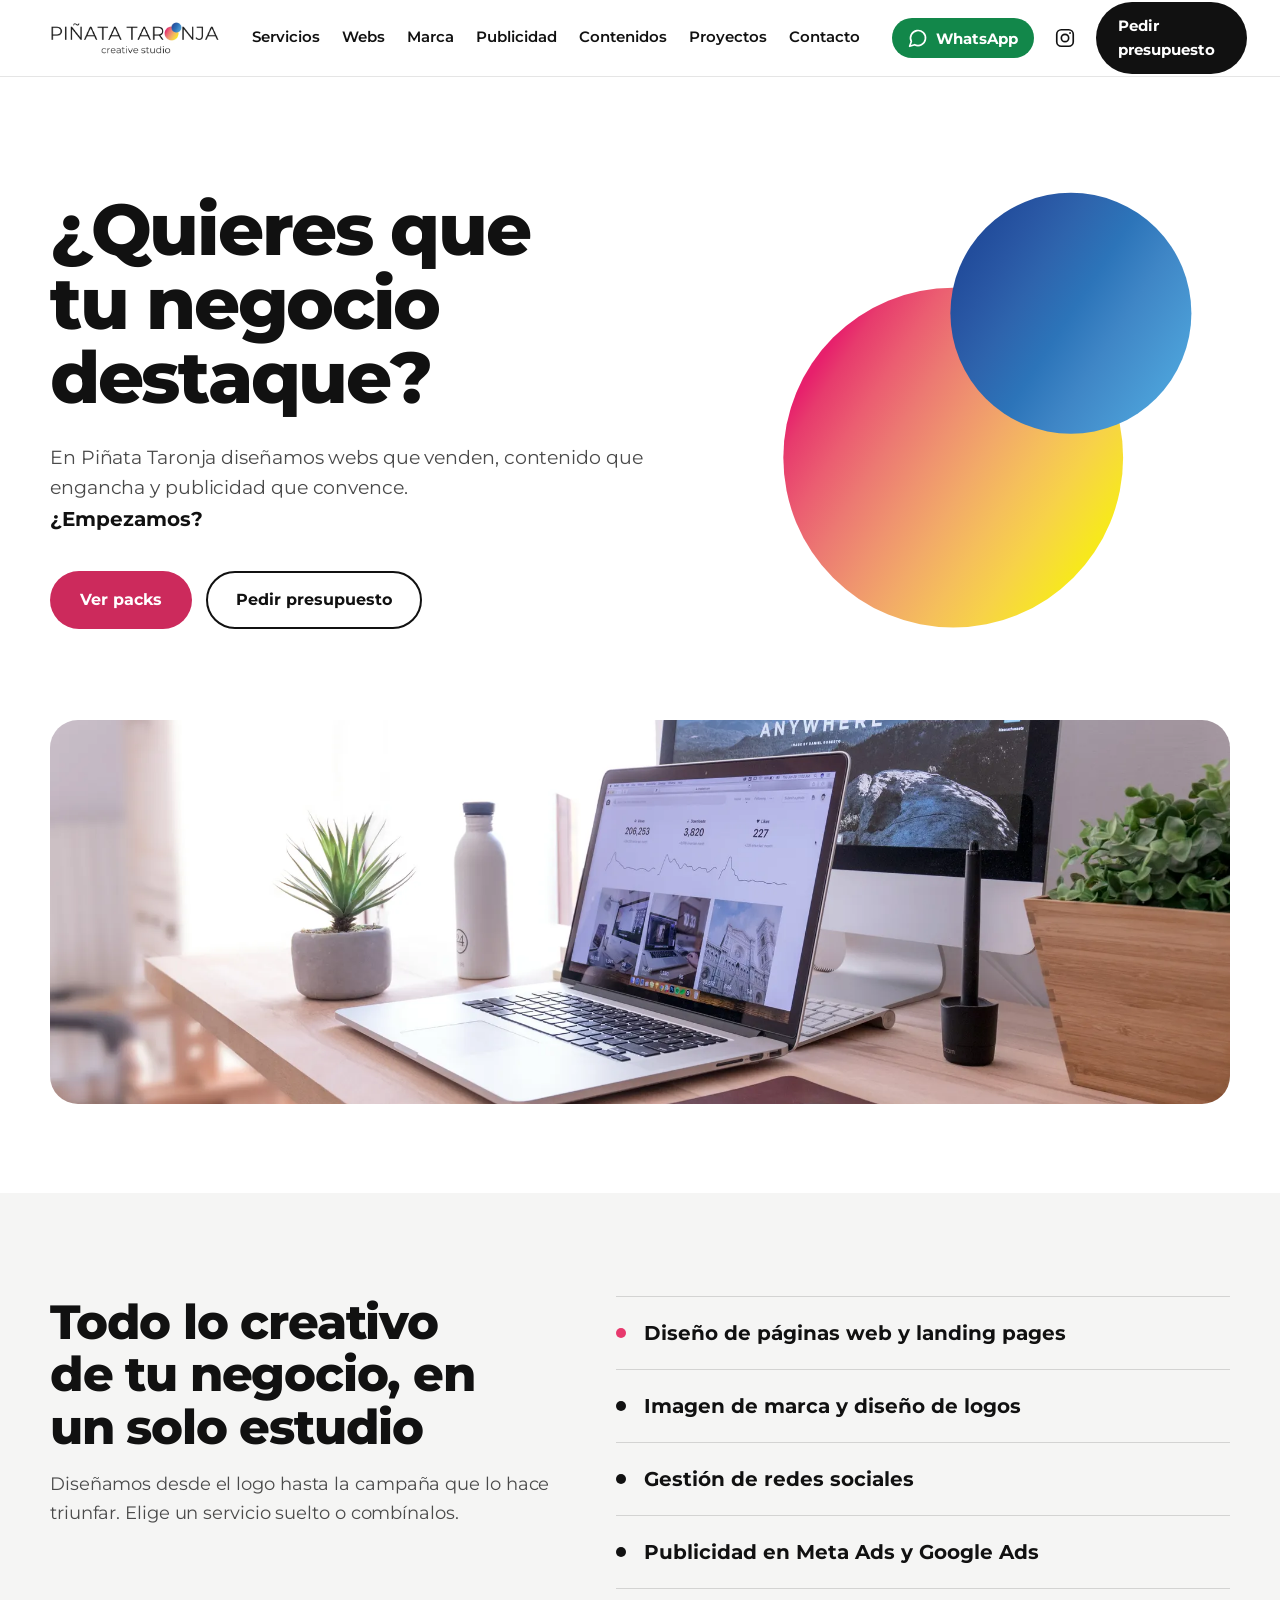
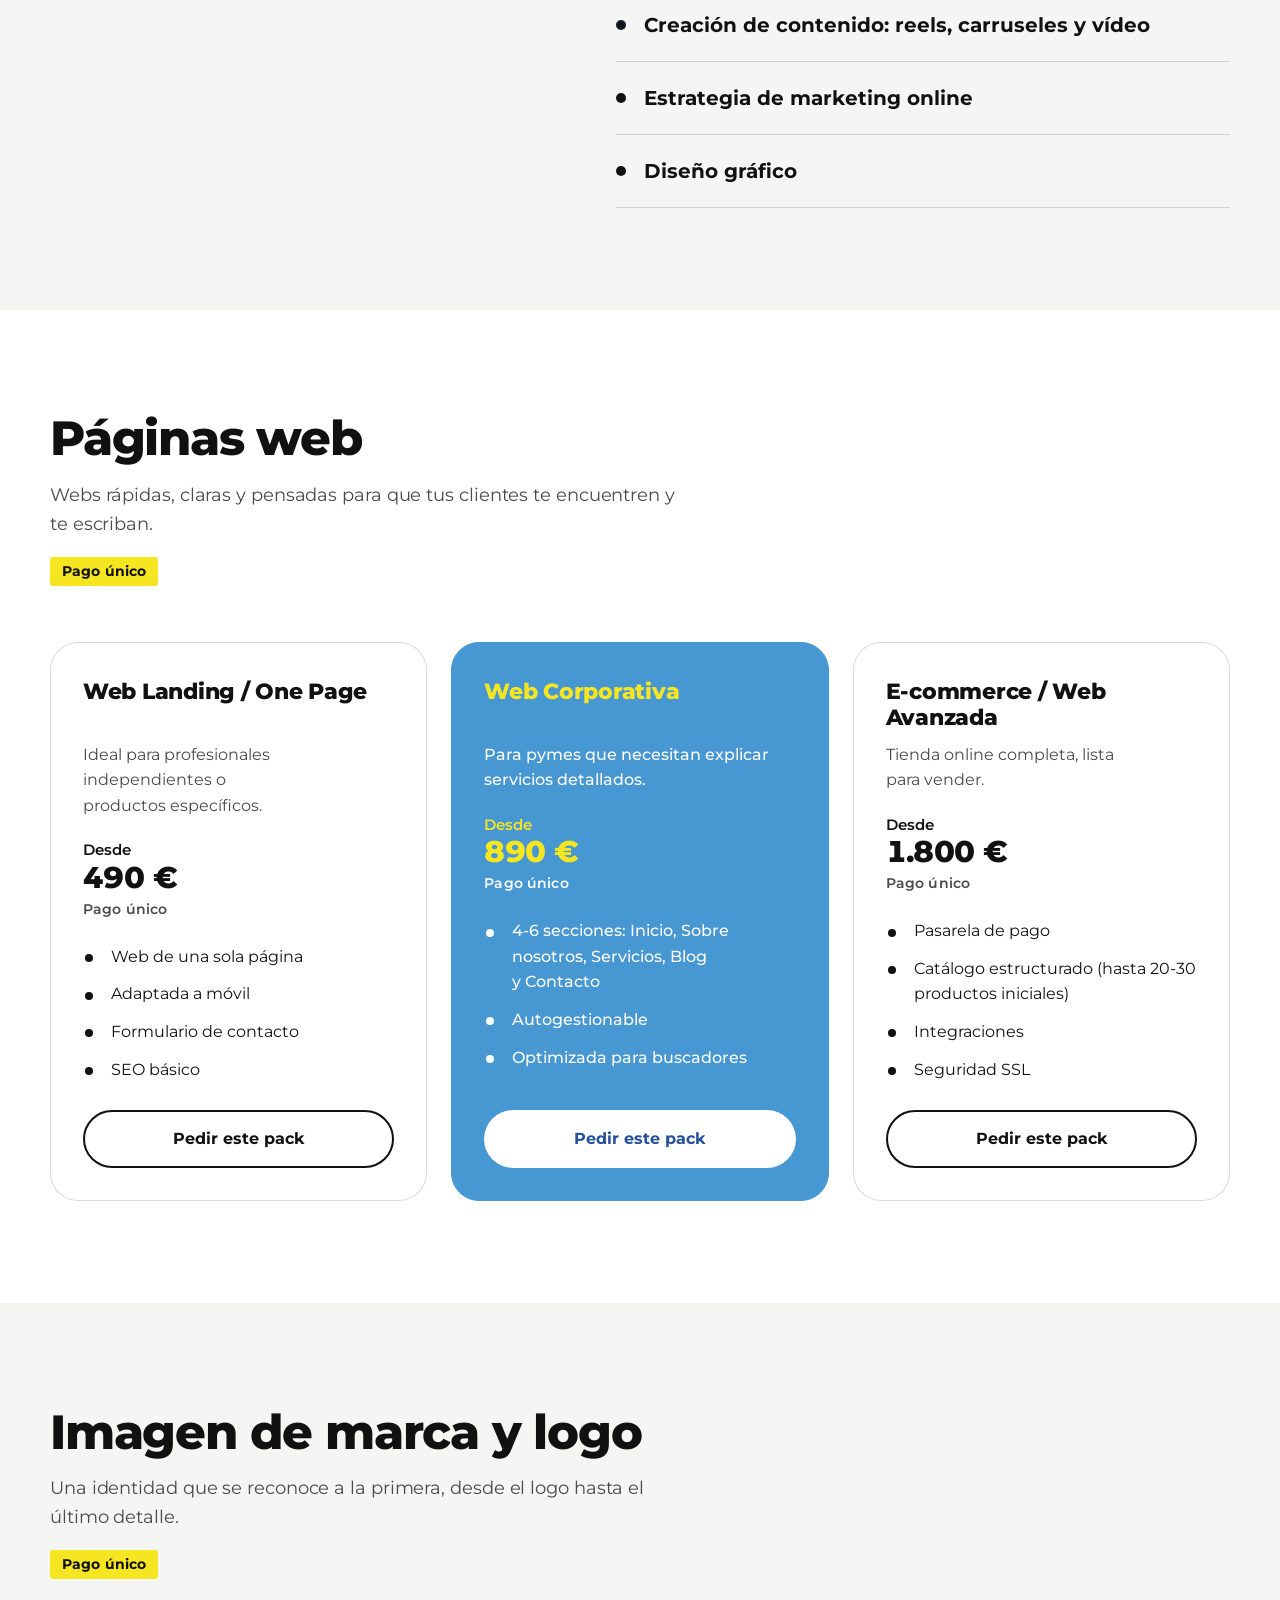
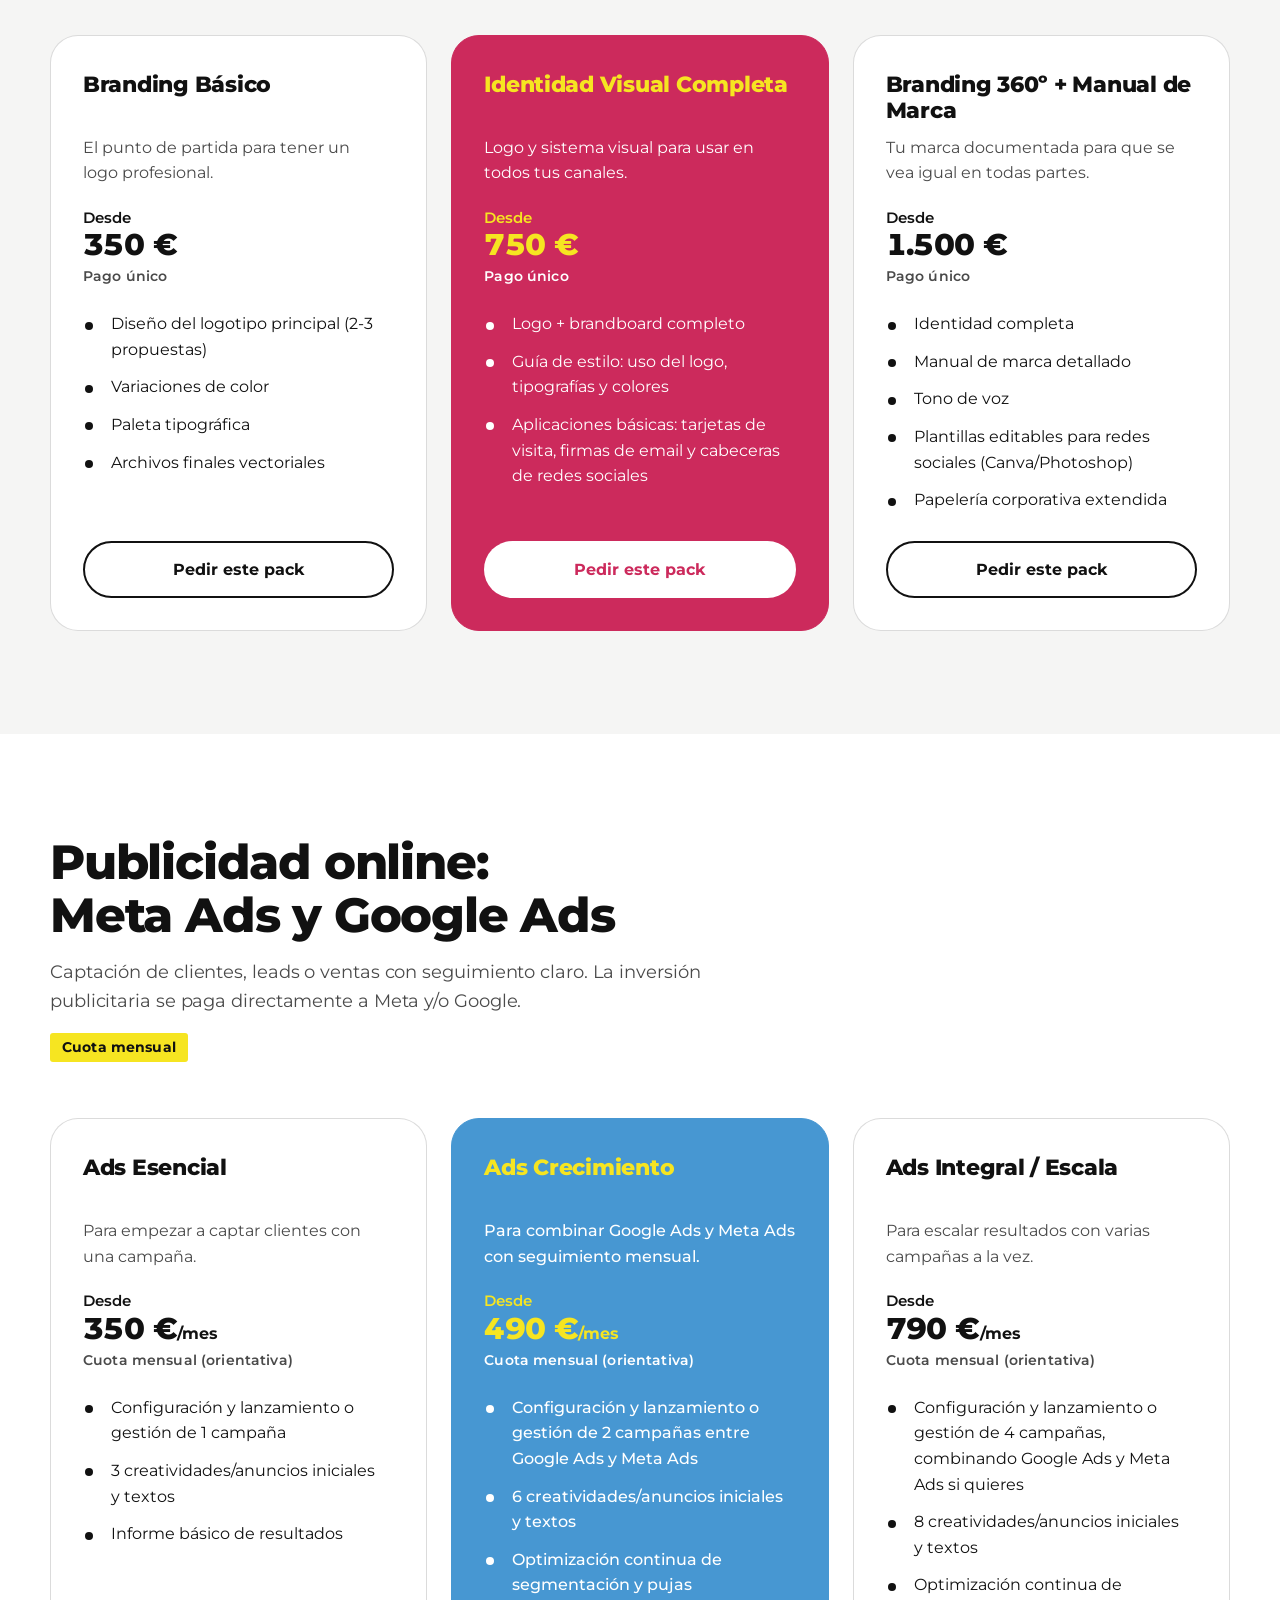
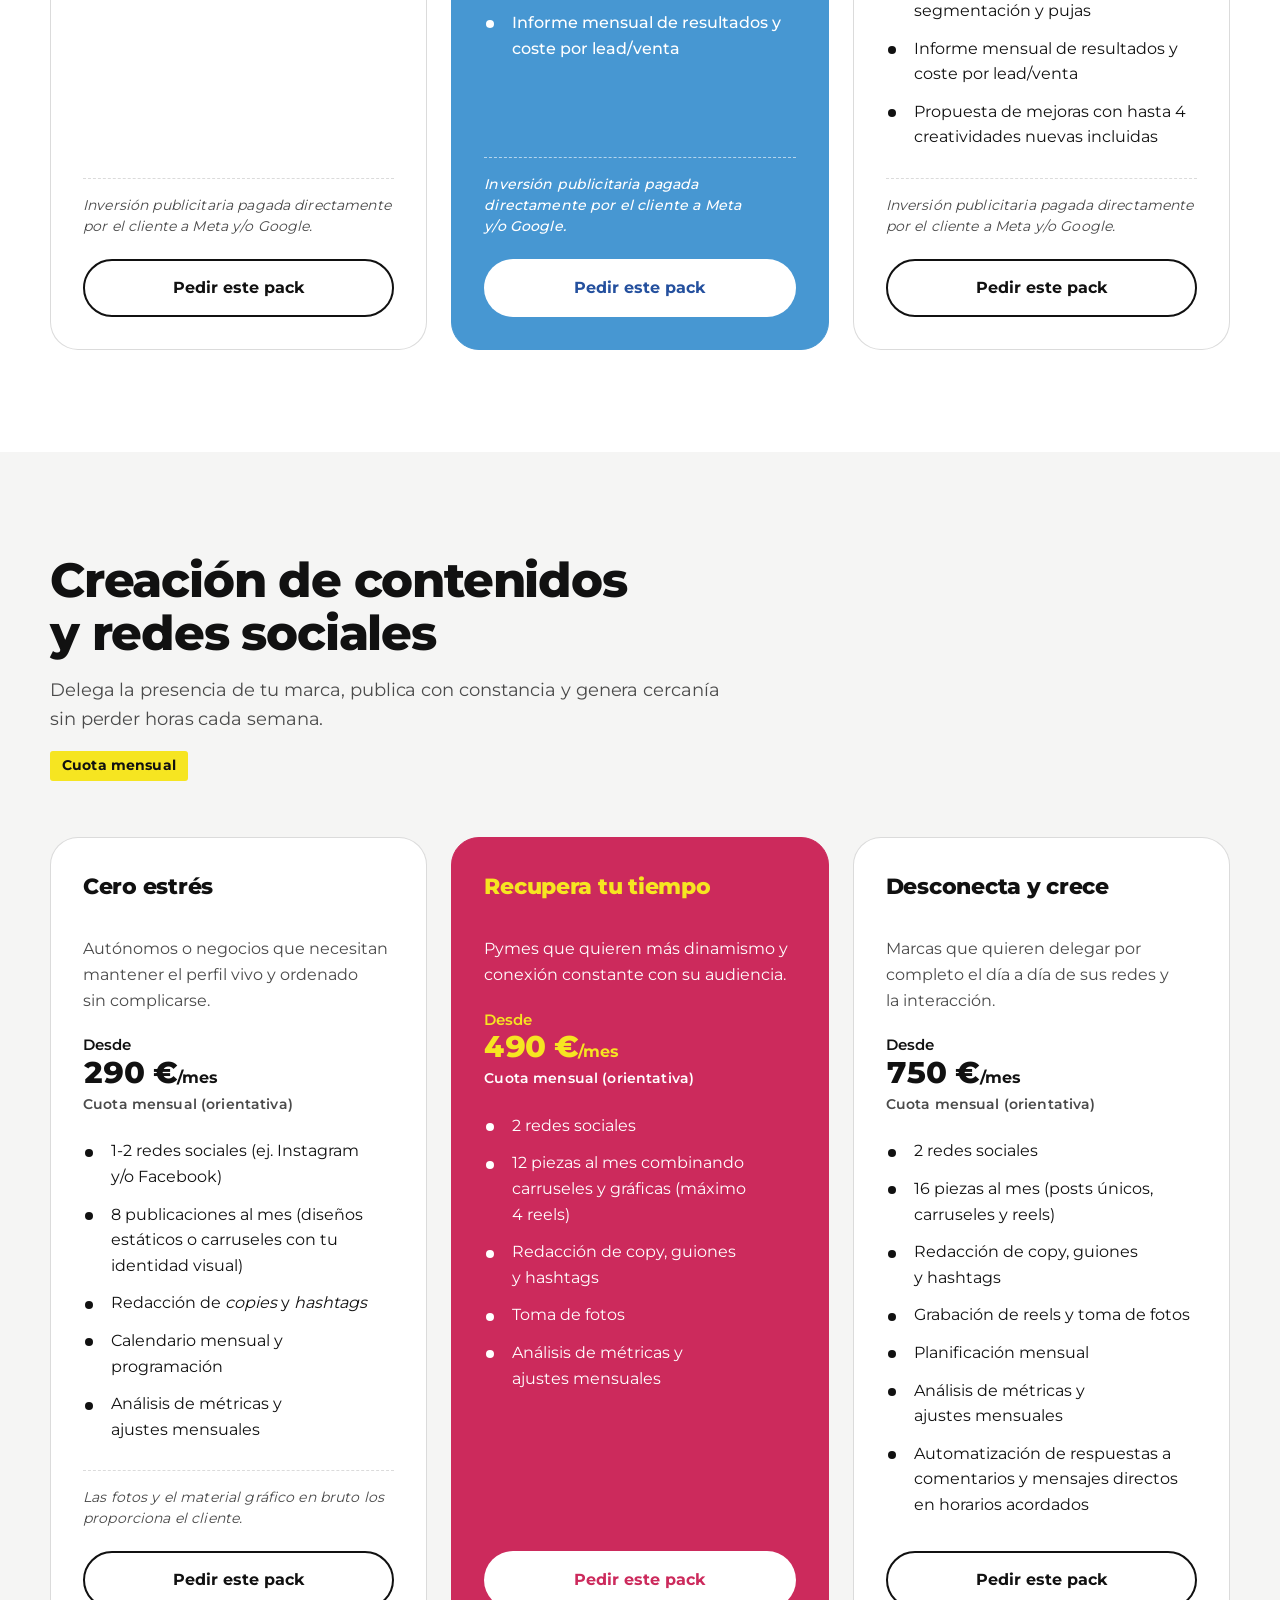
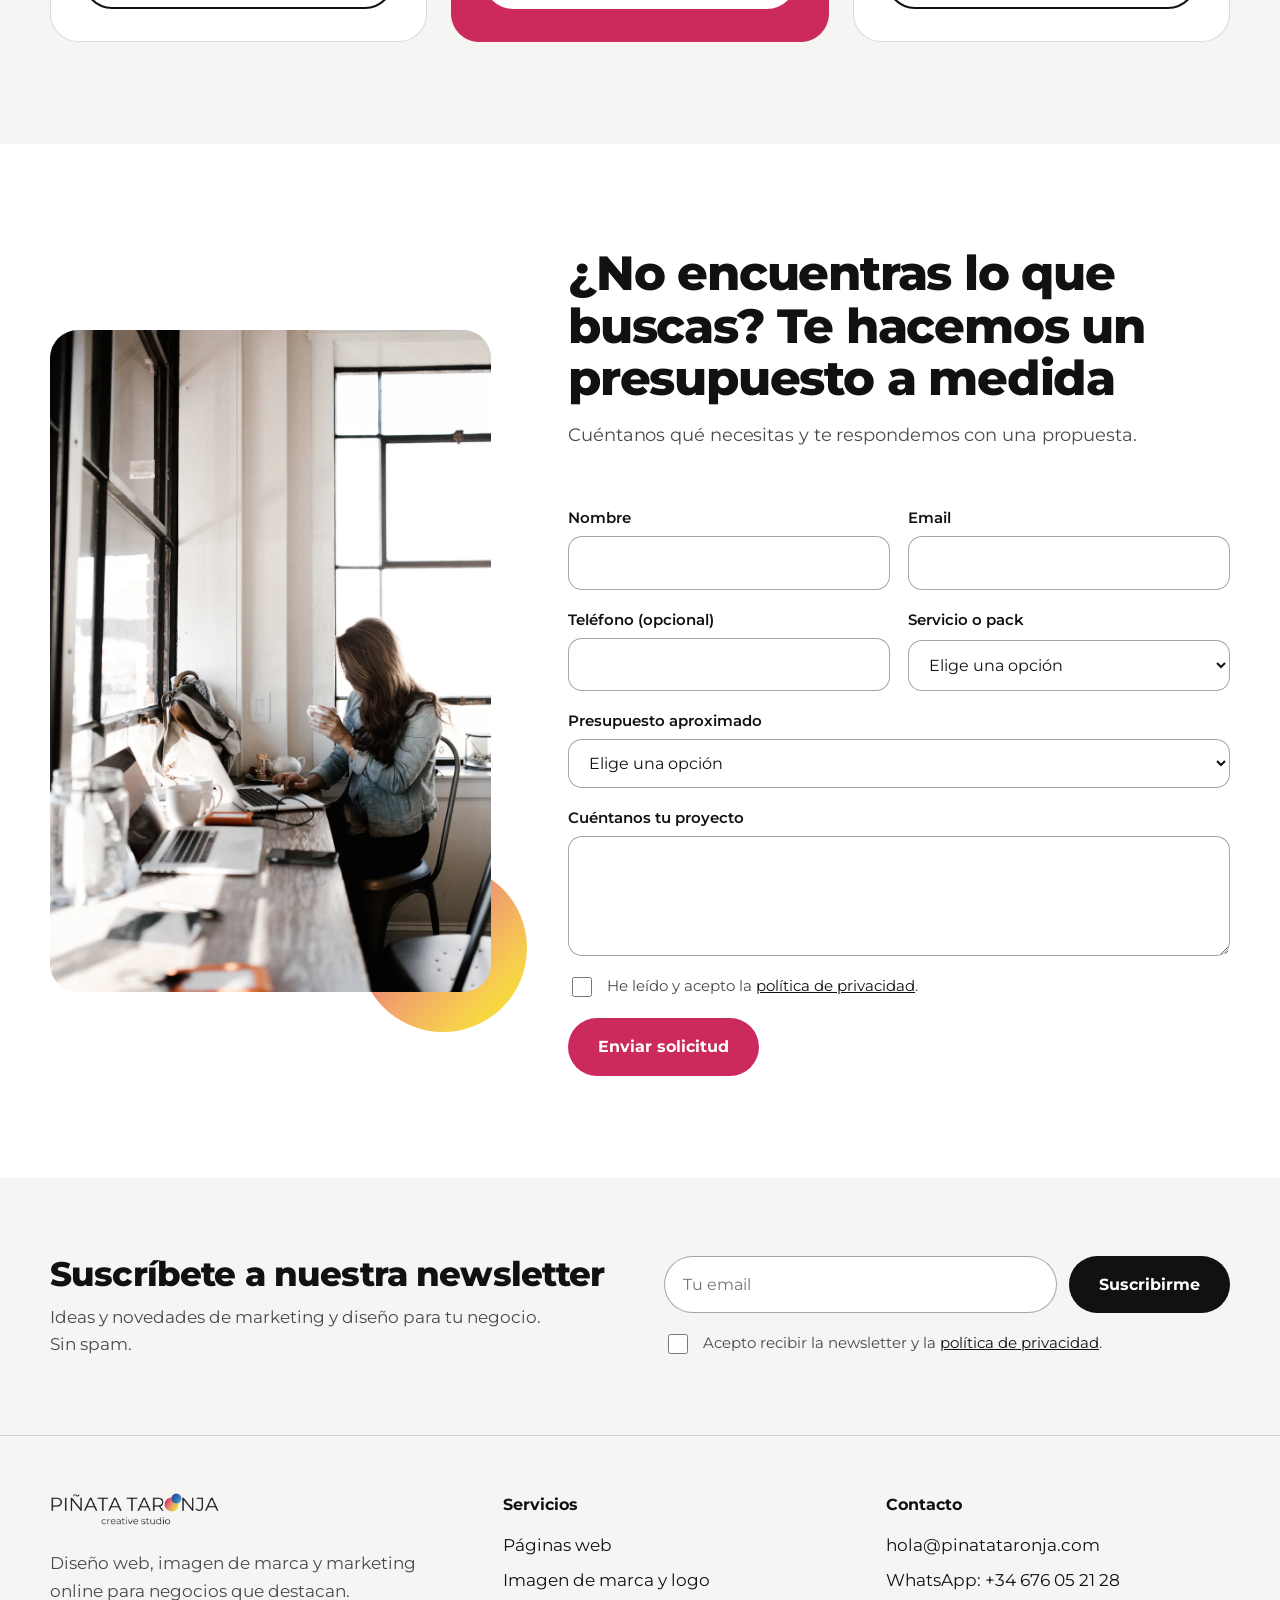
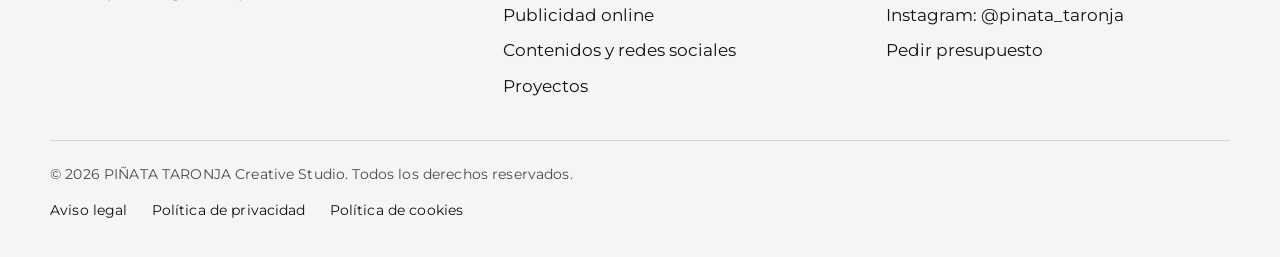
==== commit 5ed31ae6: "Mejoras de diseño: móvil nativo, botones/cabecera/tipografía, animaciones de tarjetas y entrada del " ====
--- a/index.html
+++ b/index.html
@@ -3,6 +3,8 @@
 <head>
   <meta charset="utf-8">
   <meta name="viewport" content="width=device-width, initial-scale=1">
+  <meta name="theme-color" content="#ffffff">
+  <meta name="color-scheme" content="light">
   <title>PIÑATA TARONJA · Creative Studio · Diseño web, branding y marketing online</title>
   <meta name="description" content="Estudio creativo de diseño web, imagen de marca, redes sociales y publicidad online. Webs, logos y campañas que hacen que tu negocio destaque.">
   <link rel="canonical" href="https://pinatataronja.com/">
@@ -56,6 +58,7 @@
   ]
 }
   </script>
+  <script>document.documentElement.classList.add("js")</script>
   <link rel="stylesheet" href="css/style.css">
 </head>
 <body>
--- a/css/style.css
+++ b/css/style.css
@@ -61,9 +61,9 @@
   transition: background-color .2s, color .2s, border-color .2s, transform .2s;
 }
 .boton-rosa { background: var(--rosa-fuerte); color: #fff; }
-.boton-rosa:hover { background: #a81e4a; }
+@media (hover: hover) and (pointer: fine) { .boton-rosa:hover { background: #a81e4a; } }
 .boton-linea { border-color: var(--marino); color: var(--marino); background: transparent; }
-.boton-linea:hover { background: var(--marino); color: #fff; }
+@media (hover: hover) and (pointer: fine) { .boton-linea:hover { background: var(--marino); color: #fff; } }
 .boton-pequeno { padding: 10px 20px; font-size: .9375rem; }
 .boton-bloque { width: 100%; }
 
@@ -77,10 +77,10 @@
 .logo img { height: 34px; width: auto; }
 .menu { display: flex; gap: 28px; margin-left: auto; }
 .menu a { text-decoration: none; font-weight: 600; font-size: .9375rem; color: var(--marino); padding: 6px 0; border-bottom: 2px solid transparent; }
-.menu a:hover { border-bottom-color: var(--rosa); }
+@media (hover: hover) and (pointer: fine) { .menu a:hover { border-bottom-color: var(--rosa); } }
 .cabecera-acciones { display: flex; align-items: center; gap: 16px; }
 .icono-ig { display: grid; place-items: center; width: 40px; height: 40px; color: var(--marino); border-radius: 50%; }
-.icono-ig:hover { color: var(--rosa); }
+@media (hover: hover) and (pointer: fine) { .icono-ig:hover { color: var(--rosa); } }
 .icono-ig svg { width: 22px; height: 22px; }
 
 /* ---------- Hero ---------- */
@@ -183,7 +183,7 @@
 .pack-destacado .pack-nota { border-top-color: rgba(255, 255, 255, .5); }
 .pack-destacado .pack-lista li::before { background: var(--amarillo); }
 .pack-destacado .boton { background: #fff; color: var(--rosa-fuerte); }
-.pack-destacado .boton:hover { background: var(--marino); color: #fff; }
+@media (hover: hover) and (pointer: fine) { .pack-destacado .boton:hover { background: var(--marino); color: #fff; } }
 .pack .boton-linea { margin-top: auto; }
 .seccion-marino .pack:not(.pack-destacado) { border-color: transparent; }
 .nota-pie { margin-top: 28px; font-size: .9375rem; color: var(--texto-suave); }
@@ -240,7 +240,7 @@
 .pie h2 { font-size: 1rem; font-weight: 700; margin-bottom: 14px; color: var(--amarillo); }
 .pie ul { display: grid; gap: 8px; }
 .pie a { text-decoration: none; color: rgba(255, 255, 255, .9); }
-.pie a:hover { color: #fff; text-decoration: underline; }
+@media (hover: hover) and (pointer: fine) { .pie a:hover { color: #fff; text-decoration: underline; } }
 .pie p { color: rgba(255, 255, 255, .8); margin-top: 16px; max-width: 24em; }
 .pie .pie-legal { max-width: none; margin-top: 40px; padding-top: 22px; border-top: 1px solid rgba(255, 255, 255, .22); font-size: .875rem; color: rgba(255, 255, 255, .7); }
 
@@ -282,13 +282,13 @@
 }
 h1, h2, h3, .hero h1, .seccion h2, .newsletter h2, .pack h3, .pack-precio { color: #111; }
 .menu a, .icono-ig, .campo label, .lista-servicios li, .casilla a { color: #111; }
-.menu a:hover { border-bottom-color: var(--rosa); }
-.icono-ig:hover { color: var(--rosa); }
+@media (hover: hover) and (pointer: fine) { .menu a:hover { border-bottom-color: var(--rosa); } }
+@media (hover: hover) and (pointer: fine) { .icono-ig:hover { color: var(--rosa); } }
 
 .boton-linea { border-color: #111; color: #111; }
-.boton-linea:hover { background: #111; color: #fff; }
+@media (hover: hover) and (pointer: fine) { .boton-linea:hover { background: #111; color: #fff; } }
 .cabecera .boton-rosa { background: #111; }
-.cabecera .boton-rosa:hover { background: var(--rosa-fuerte); }
+@media (hover: hover) and (pointer: fine) { .cabecera .boton-rosa:hover { background: var(--rosa-fuerte); } }
 
 .etiqueta-cobro { border-color: #111; color: #111; }
 .lista-servicios li::before { width: 10px; height: 10px; background: #111; box-shadow: none; }
@@ -301,7 +301,7 @@
 .pack-destacado h3, .pack-destacado .pack-precio { color: #fff; }
 .pack-destacado .pack-lista li::before { background: var(--amarillo); }
 .pack-destacado .boton { background: #fff; color: var(--marino); }
-.pack-destacado .boton:hover { background: var(--rosa-fuerte); color: #fff; }
+@media (hover: hover) and (pointer: fine) { .pack-destacado .boton:hover { background: var(--rosa-fuerte); color: #fff; } }
 
 /* La sección de Redes y Ads pasa a fondo blanco */
 .seccion-marino { background: #fff; color: var(--texto); }
@@ -312,14 +312,14 @@
 
 .campo input, .campo select, .campo textarea, .fila-email input { border-color: rgba(0, 0, 0, .35); }
 .newsletter .boton-rosa { background: #111; }
-.newsletter .boton-rosa:hover { background: var(--rosa-fuerte); }
+@media (hover: hover) and (pointer: fine) { .newsletter .boton-rosa:hover { background: var(--rosa-fuerte); } }
 
 /* Pie claro */
 .pie { background: var(--fondo-cielo); color: #111; border-top: 1px solid var(--linea); }
 .pie .logo-pie { background: transparent; padding: 0; }
 .pie h2 { color: #111; }
 .pie a { color: #111; }
-.pie a:hover { color: var(--rosa-fuerte); }
+@media (hover: hover) and (pointer: fine) { .pie a:hover { color: var(--rosa-fuerte); } }
 .pie p { color: var(--texto-suave); }
 .pie .pie-legal { border-top-color: var(--linea); color: var(--texto-suave); }
 
@@ -344,8 +344,8 @@
 .pack-destacado.pack-azul .pack-nota, .pack-destacado.pack-rosa .pack-nota { border-top-color: rgba(255, 255, 255, .6); }
 .pack-destacado.pack-azul .boton { background: #fff; color: var(--marino); }
 .pack-destacado.pack-rosa .boton { background: #fff; color: var(--rosa-fuerte); }
-.pack-destacado.pack-azul .boton:hover { background: var(--marino); color: #fff; }
-.pack-destacado.pack-rosa .boton:hover { background: #111; color: #fff; }
+@media (hover: hover) and (pointer: fine) { .pack-destacado.pack-azul .boton:hover { background: var(--marino); color: #fff; } }
+@media (hover: hover) and (pointer: fine) { .pack-destacado.pack-rosa .boton:hover { background: #111; color: #fff; } }
 
 /* Fotos nuevas */
 .banda-foto img { height: clamp(200px, 30vw, 420px); object-position: center 62%; }
@@ -380,7 +380,7 @@
 .legal p, .legal ul { margin-top: 14px; }
 .legal ul { list-style: disc; padding-left: 1.4em; display: grid; gap: 8px; }
 .legal a { color: var(--marino); text-underline-offset: 3px; }
-.legal a:hover { color: var(--rosa-fuerte); }
+@media (hover: hover) and (pointer: fine) { .legal a:hover { color: var(--rosa-fuerte); } }
 .legal .pendiente { background: var(--amarillo); color: #111; padding: 0 4px; }
 .pie-enlaces { display: flex; flex-wrap: wrap; gap: 8px 24px; margin-top: 14px; font-size: .875rem; }
 
@@ -390,7 +390,7 @@
 /* Botón de WhatsApp de la cabecera: verde con texto e icono blancos (contraste AA) */
 .boton-wa { display: inline-flex; align-items: center; gap: 8px; background: #12874a; color: #fff; font-weight: 700; font-size: .9375rem; padding: 10px 16px; border-radius: 999px; text-decoration: none; line-height: 1; }
 .boton-wa svg { width: 20px; height: 20px; }
-.boton-wa:hover { background: #0e6e3b; color: #fff; }
+@media (hover: hover) and (pointer: fine) { .boton-wa:hover { background: #0e6e3b; color: #fff; } }
 .boton-wa:focus-visible { outline: 3px solid #111; outline-offset: 2px; }
 @media (max-width: 480px) { .boton-wa { padding: 9px 12px; } .cabecera-acciones { gap: 10px; } }
 
@@ -401,16 +401,87 @@
 .proyectos { display: grid; grid-template-columns: repeat(auto-fit, minmax(300px, 1fr)); gap: 32px; }
 .proyecto { display: flex; flex-direction: column; }
 .proyecto-imagen { display: block; border: 1px solid var(--linea); border-radius: 16px; overflow: hidden; margin-bottom: 16px; }
-.proyecto-imagen img { display: block; width: 100%; height: auto; transition: transform .35s ease; }
-.proyecto-imagen:hover img { transform: scale(1.03); }
+.proyecto-imagen img { display: block; width: 100%; height: auto; }
+@media (hover: hover) and (pointer: fine) { .proyecto:hover .proyecto-imagen img { transform: scale(1.04); } }
 .proyecto-tipo { font-size: .8125rem; font-weight: 700; letter-spacing: .04em; text-transform: uppercase; color: var(--rosa-fuerte); margin: 0 0 4px; }
 .proyecto h2 { font-size: 1.375rem; margin: 0 0 8px; }
 .proyecto p:not(.proyecto-tipo) { color: var(--texto-suave); margin: 0 0 12px; }
 .proyecto-enlace { margin-top: auto; font-weight: 700; color: var(--marino); text-decoration: none; }
-.proyecto-enlace:hover { text-decoration: underline; }
+@media (hover: hover) and (pointer: fine) { .proyecto-enlace:hover { text-decoration: underline; } }
 .proyectos-cta { margin-top: clamp(40px, 6vw, 72px); text-align: center; }
 .proyectos-cta p { font-size: 1.25rem; font-weight: 700; margin: 0 0 16px; }
 @media (prefers-reduced-motion: reduce) { .proyecto-imagen img { transition: none; } }
 .sr-only { position: absolute; width: 1px; height: 1px; margin: -1px; padding: 0; overflow: hidden; clip: rect(0 0 0 0); white-space: nowrap; border: 0; }
 .logo { flex-shrink: 0; }
 .menu { gap: 22px; }
+
+/* =====================================================
+   Mejoras de diseño y móvil (nov 2026)
+   mobile-native · emil-design-eng · apple-design
+   ===================================================== */
+:root { --ease-out: cubic-bezier(0.23, 1, 0.32, 1); }
+
+/* Móvil: sin destello gris al tocar, sin retardo de toque, sin inflar el texto en horizontal */
+html { -webkit-tap-highlight-color: transparent; -webkit-text-size-adjust: 100%; text-size-adjust: 100%; }
+a, button, label, select, summary, input[type="checkbox"] { touch-action: manipulation; }
+/* Los controles no seleccionan su texto al mantener pulsado (el contenido sí) */
+.boton, .boton-wa, .icono-ig, .menu a { -webkit-user-select: none; user-select: none; -webkit-touch-callout: none; }
+/* iOS hace zoom si un campo tiene menos de 16 px: este es el suelo */
+.campo input, .campo select, .campo textarea, .fila-email input { font-size: max(16px, 1rem); }
+
+/* Botones: respuesta inmediata al pulsar, transiciones solo de lo que cambia */
+.boton, .boton-wa {
+  transition: background-color .2s ease, color .2s ease, border-color .2s ease, transform 160ms var(--ease-out);
+}
+.boton:active, .boton-wa:active { transform: scale(.97); }
+.icono-ig { transition: color .2s ease, transform 160ms var(--ease-out); }
+.icono-ig:active { transform: scale(.92); }
+.menu a { transition: border-color .2s ease, color .2s ease; }
+
+/* Cabecera: material translúcido (el contenido pasa por debajo) */
+.cabecera {
+  background: rgba(255, 255, 255, .8);
+  -webkit-backdrop-filter: saturate(180%) blur(18px); backdrop-filter: saturate(180%) blur(18px);
+  border-bottom-color: rgba(0, 0, 0, .1);
+}
+@media (prefers-reduced-transparency: reduce) {
+  .cabecera { background: #fff; -webkit-backdrop-filter: none; backdrop-filter: none; }
+}
+
+/* Tipografía: el espaciado de letras depende del tamaño (más cerrado cuanto más grande), interlineado inverso */
+.hero h1 { letter-spacing: -0.032em; line-height: 1.03; }
+.seccion h2, .newsletter h2 { letter-spacing: -0.025em; }
+.pack h3, .proyecto h2 { letter-spacing: -0.012em; }
+.pack-precio { font-variant-numeric: lining-nums tabular-nums; }
+.hero-texto, .seccion-cabecera p { letter-spacing: -0.005em; }
+.pack-nota, .pack-precio small, .pie-legal, .legal-fecha, .etiqueta-cobro, .pie-enlaces, .nota-pie { letter-spacing: .01em; }
+p, li { text-wrap: pretty; }
+
+/* Tarjetas: entran al hacer scroll (suben 14 px y se funden en .5 s, escalonadas) */
+.js .pack, .js .proyecto {
+  opacity: 0; transform: translateY(14px);
+  transition: opacity .5s var(--ease-out) var(--retardo, 0s), transform .5s var(--ease-out) var(--retardo, 0s);
+}
+.js .pack.visto, .js .proyecto.visto { opacity: 1; transform: none; }
+/* La imagen empieza un 7 % más grande y se asienta (.9 s); el zoom al pasar el ratón es aparte */
+.proyecto-imagen img {
+  scale: 1;
+  transition: scale .9s var(--ease-out) var(--retardo, 0s), transform .35s var(--ease-out);
+}
+.js .proyecto:not(.visto) .proyecto-imagen img { scale: 1.07; }
+
+/* Entrada del hero (~2 s): primero el titular con desenfoque que se aclara, luego texto, pregunta y botones */
+@keyframes hero-titular { from { opacity: 0; filter: blur(14px); transform: translateY(10px); } to { opacity: 1; filter: blur(0); transform: none; } }
+@keyframes hero-sube { from { opacity: 0; transform: translateY(14px); } to { opacity: 1; transform: none; } }
+.hero h1 { animation: hero-titular 1s var(--ease-out) .1s backwards; }
+.hero-texto { animation: hero-sube .7s var(--ease-out) .85s backwards; }
+.hero-pregunta { animation: hero-sube .7s var(--ease-out) 1.05s backwards; }
+.hero-botones { animation: hero-sube .7s var(--ease-out) 1.3s backwards; }
+
+@media (prefers-reduced-motion: reduce) {
+  .hero h1, .hero-texto, .hero-pregunta, .hero-botones { animation: none; }
+  .js .pack, .js .proyecto { transform: none; transition: opacity .25s ease; }
+  .js .proyecto:not(.visto) .proyecto-imagen img { scale: 1; }
+  .proyecto-imagen img, .boton, .boton-wa, .icono-ig { transition: none; }
+  .boton:active, .boton-wa:active, .icono-ig:active { transform: none; }
+}
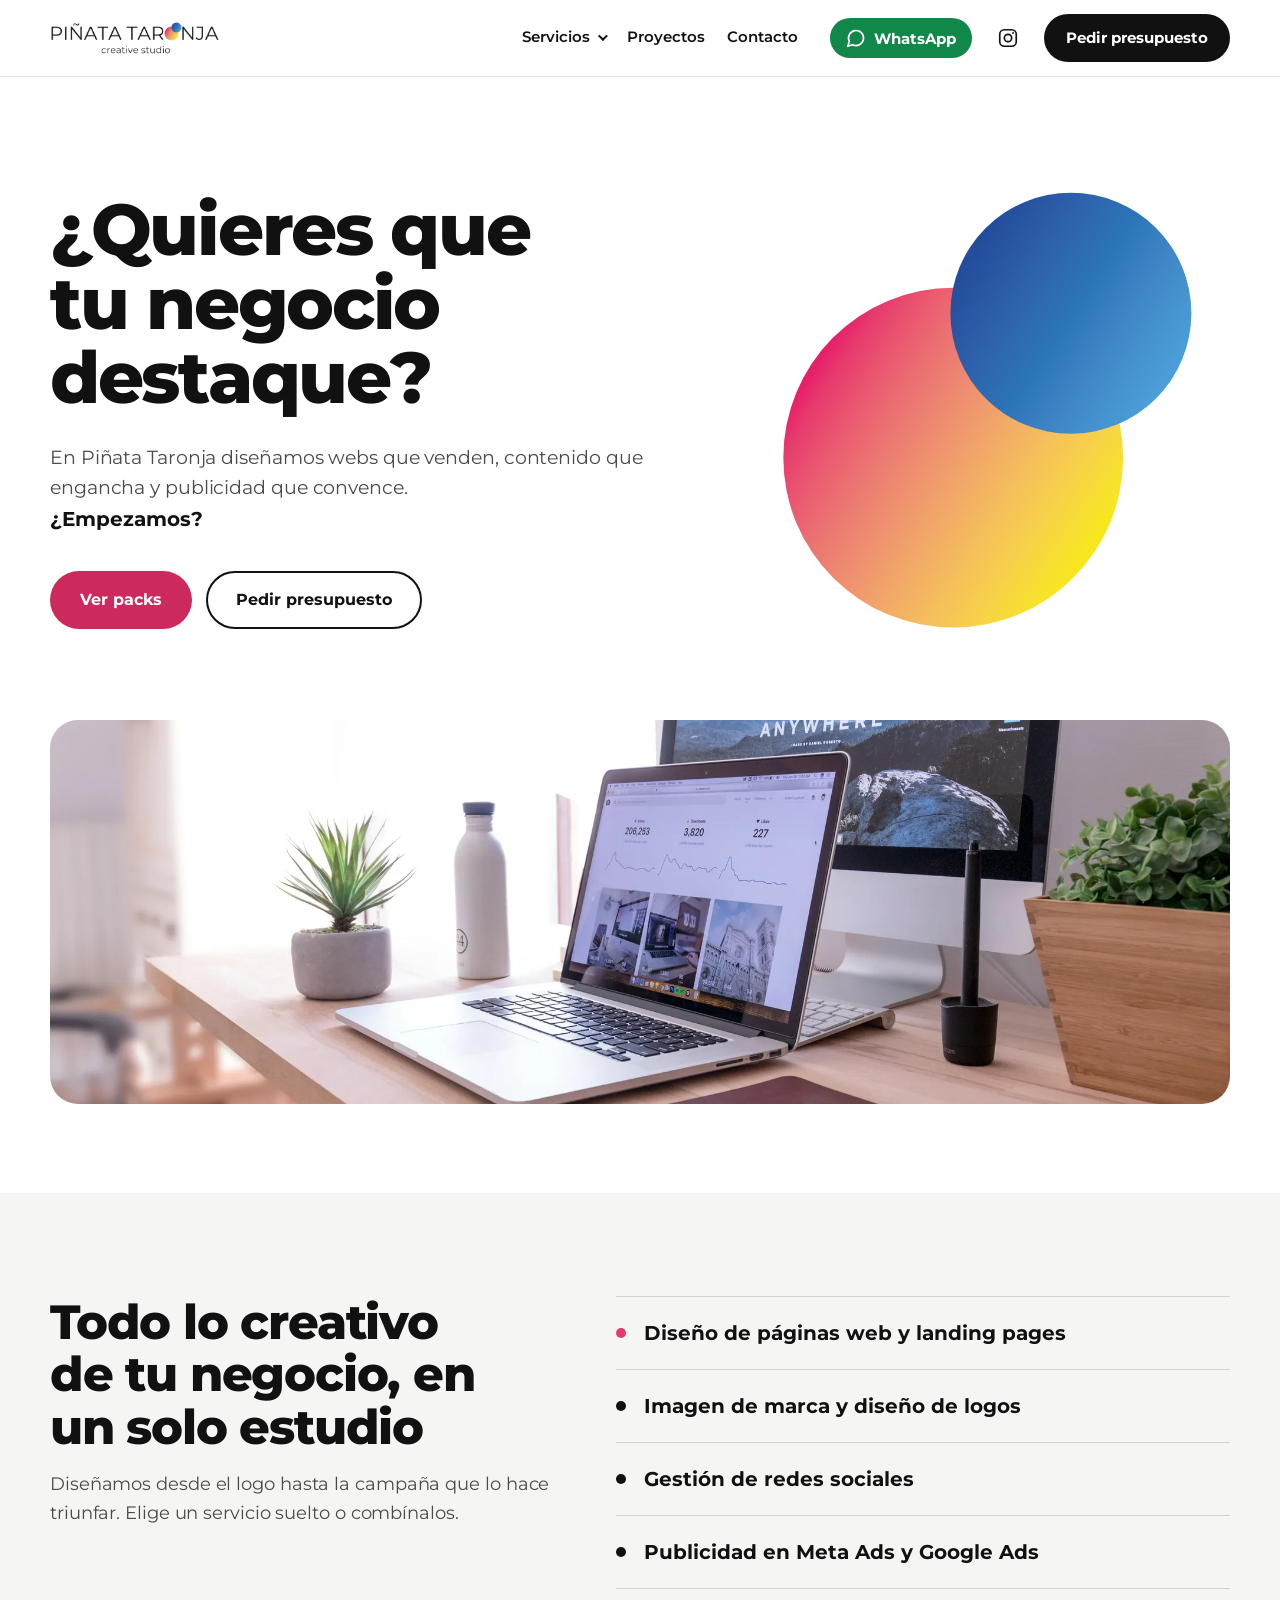
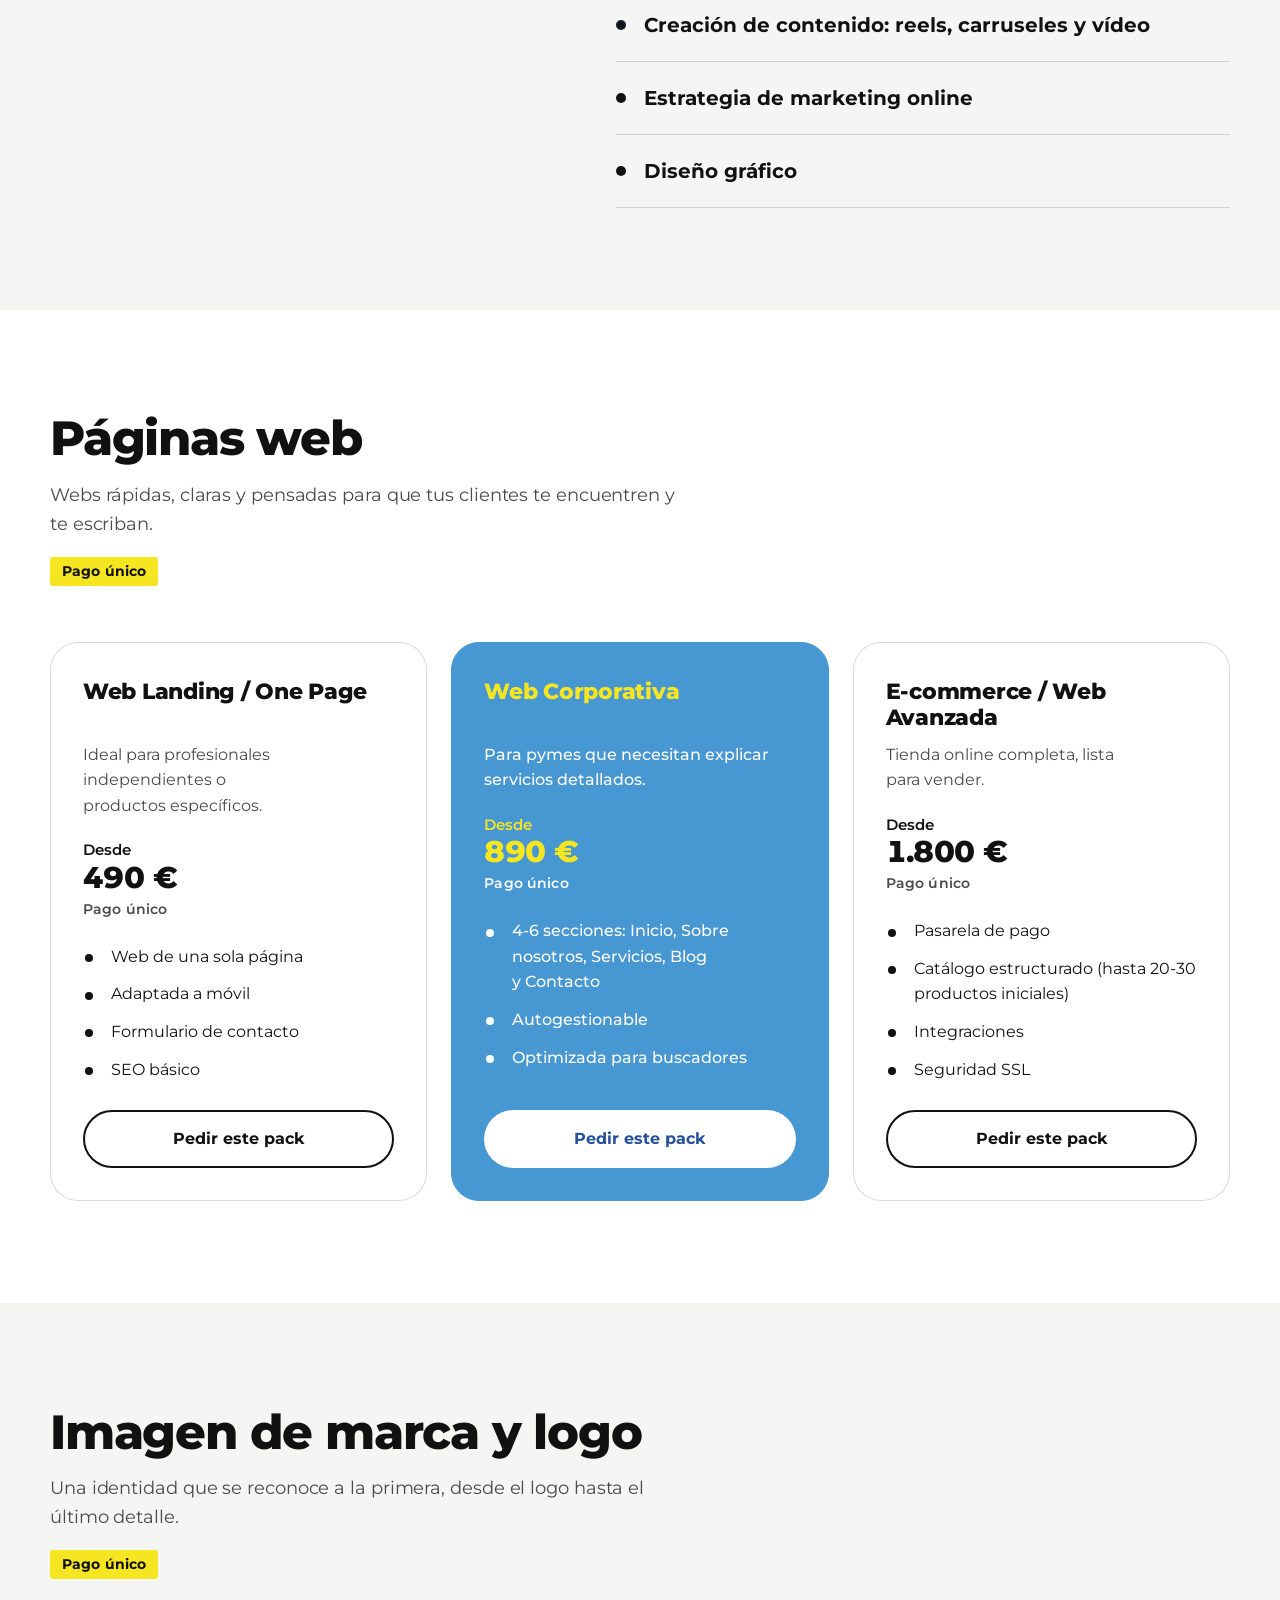
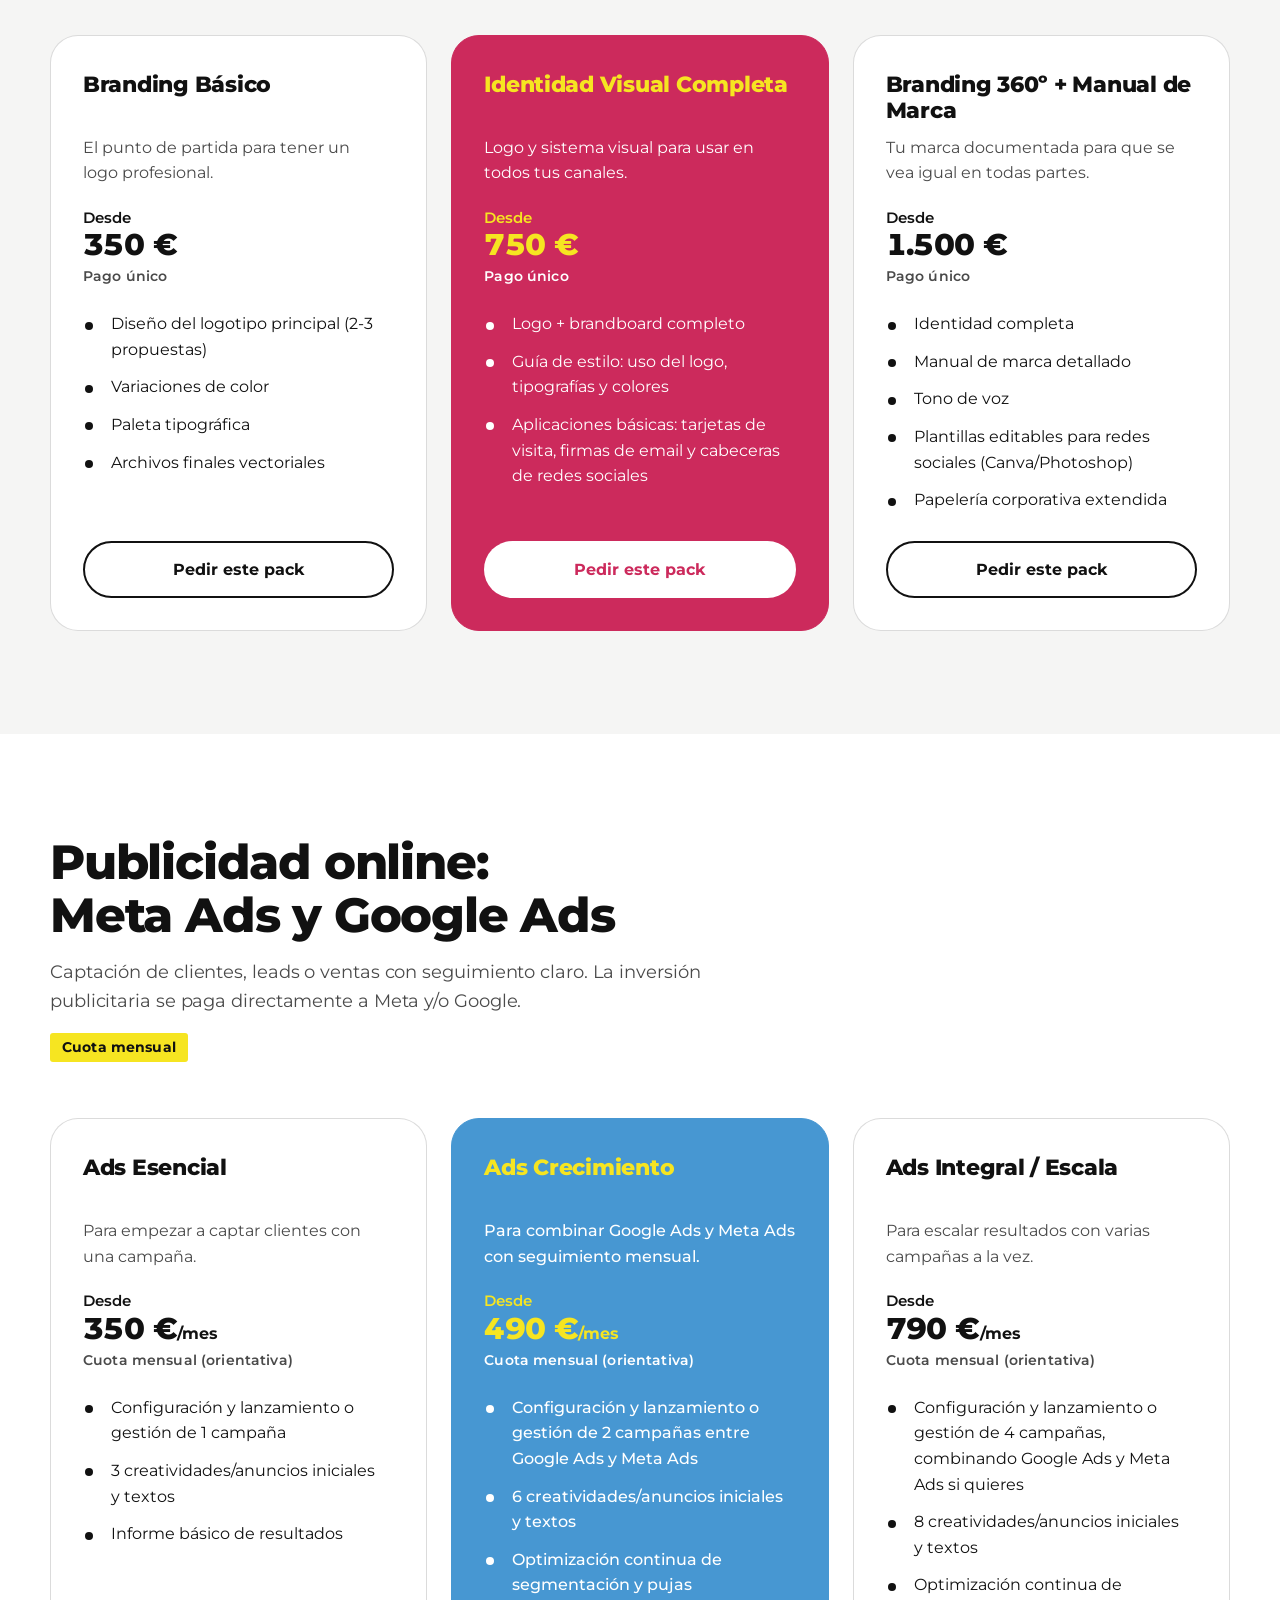
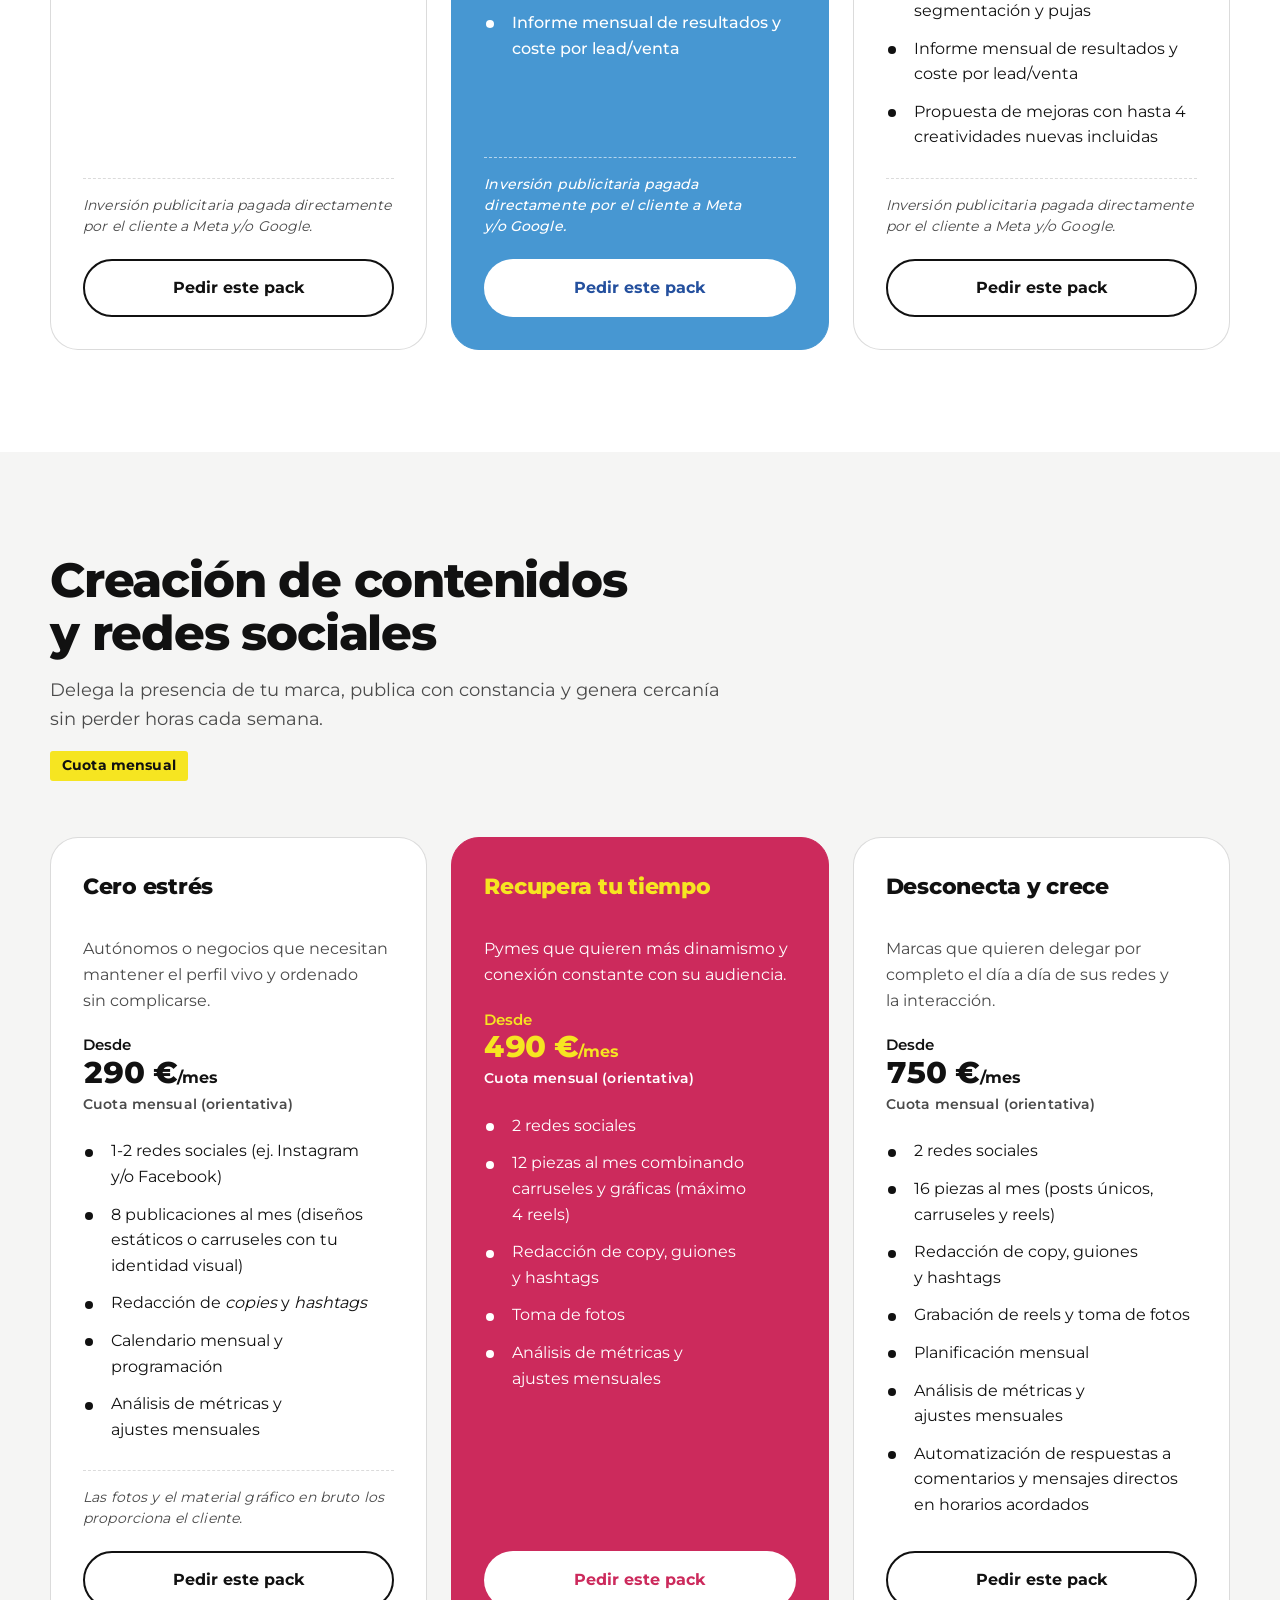
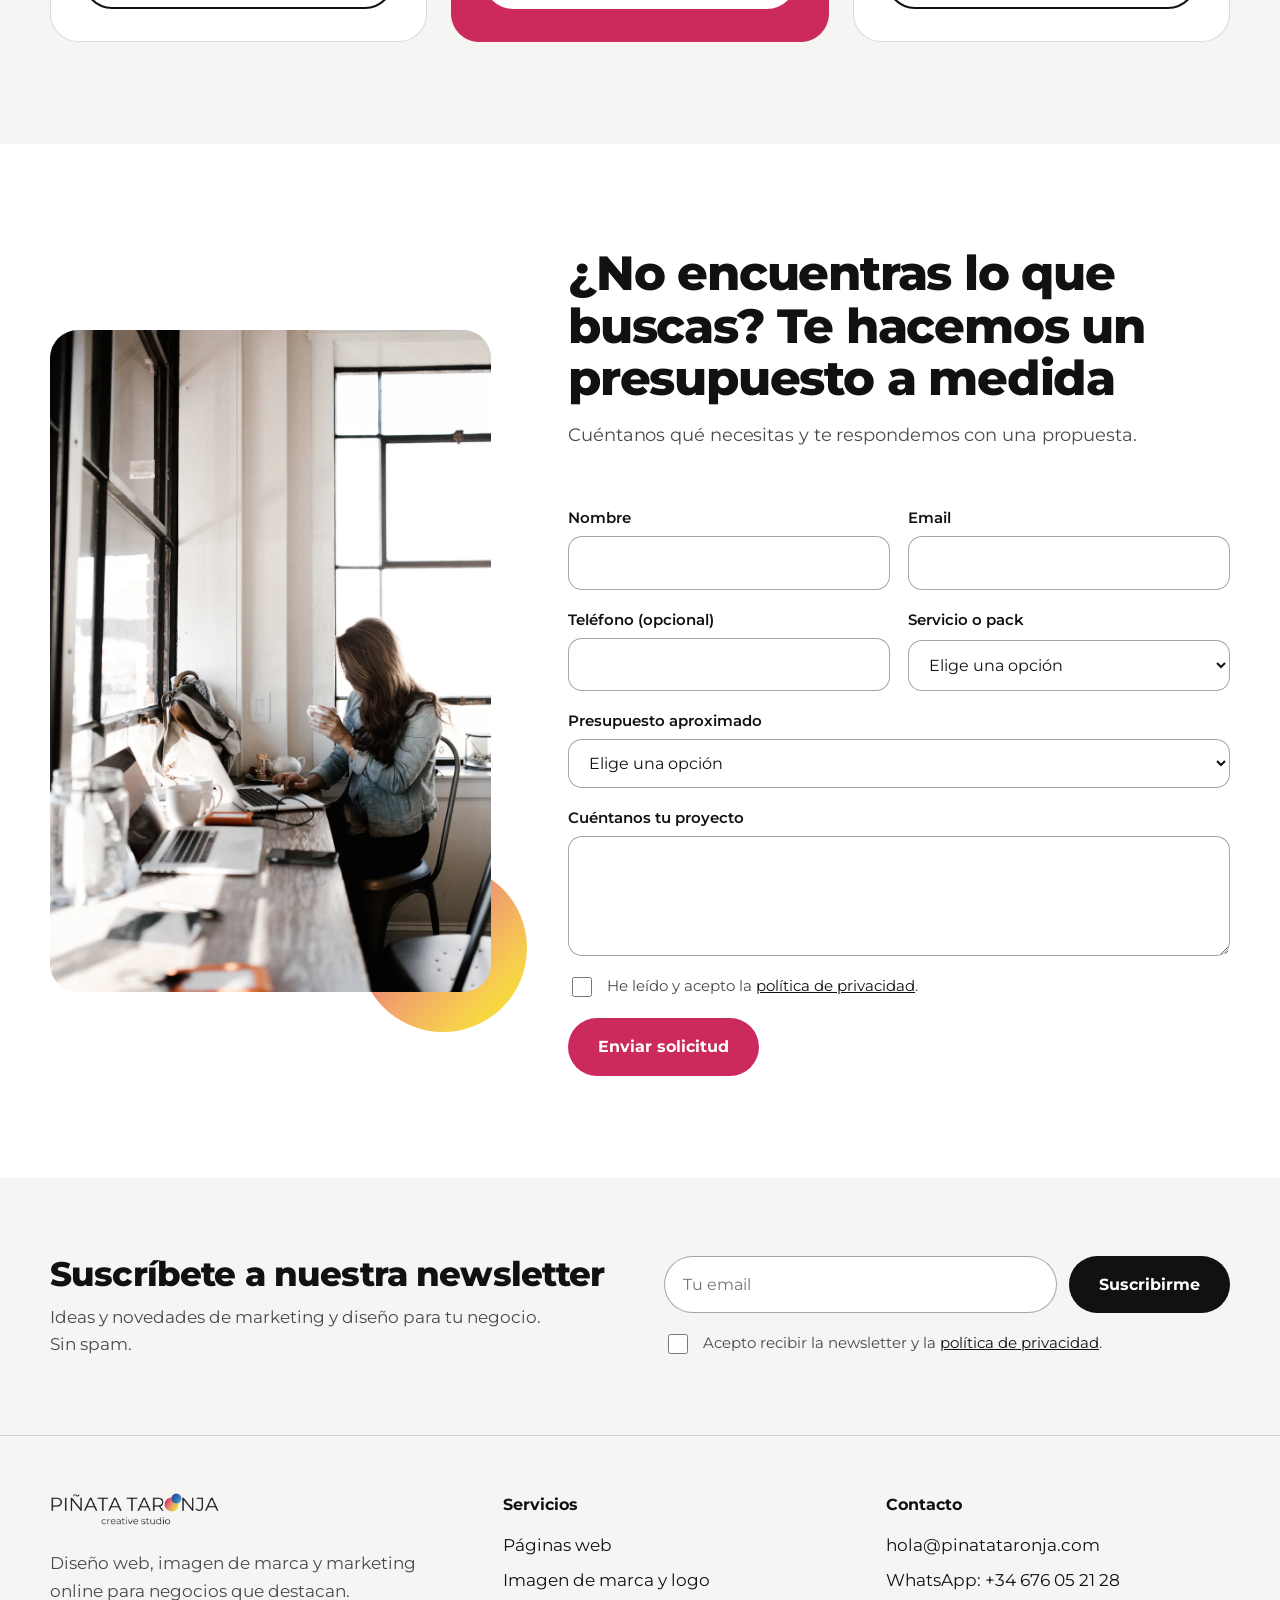
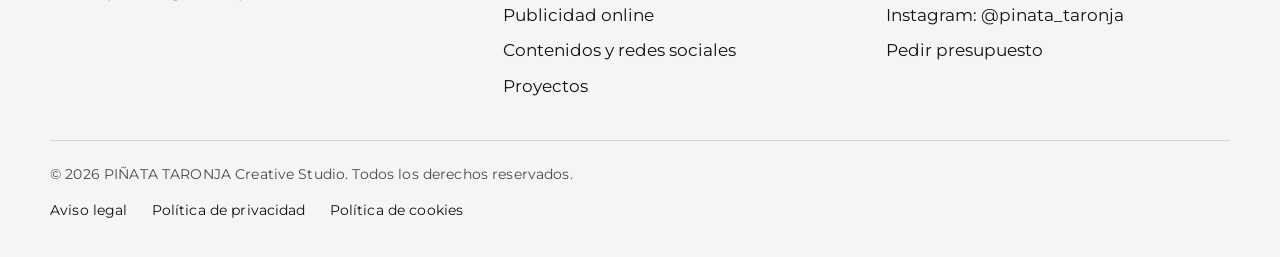
==== commit 9e5292a6: "Menú de escritorio: Servicios con desplegable; Proyectos y Contacto sueltos Co-Authored-By: Claude S" ====
--- a/index.html
+++ b/index.html
@@ -67,18 +67,23 @@
   <header class="cabecera">
     <div class="contenedor cabecera-interior">
       <a class="logo" href="#inicio" aria-label="PIÑATA TARONJA Creative Studio, inicio"><img src="img/logo.webp" alt="PIÑATA TARONJA Creative Studio" width="184" height="34"></a>
-      <nav class="menu" aria-label="Principal">
-        <a href="#servicios">Servicios</a>
-        <a href="#webs">Webs</a>
-        <a href="#marca">Marca</a>
-        <a href="#publicidad">Publicidad</a>
-        <a href="#contenidos">Contenidos</a>
+      <nav class="menu" id="menu-principal" aria-label="Principal">
+        <div class="menu-grupo">
+          <a class="menu-servicios" href="#servicios" aria-haspopup="true" aria-expanded="false">Servicios</a>
+          <div class="menu-submenu">
+            <a href="#webs">Webs</a>
+            <a href="#marca">Marca</a>
+            <a href="#publicidad">Publicidad</a>
+            <a href="#contenidos">Contenidos</a>
+          </div>
+        </div>
         <a href="/proyectos">Proyectos</a>
         <a href="#contacto">Contacto</a>
       </nav>
       <div class="cabecera-acciones">
         <a class="boton-wa" href="https://wa.me/34676052128?text=Hola%2C%20quiero%20informaci%C3%B3n%20sobre%20vuestros%20servicios" target="_blank" rel="noopener noreferrer" aria-label="Escríbenos por WhatsApp"><svg viewBox="0 0 24 24" fill="none" stroke="currentColor" stroke-width="2" stroke-linecap="round" stroke-linejoin="round" aria-hidden="true"><path d="M7.9 20A9 9 0 1 0 4 16.1L2 22Z"/></svg><span>WhatsApp</span></a>
         <a class="icono-ig" href="https://www.instagram.com/pinata_taronja/" target="_blank" rel="noopener noreferrer" aria-label="Instagram de PIÑATA TARONJA"><svg viewBox="0 0 24 24" fill="none" stroke="currentColor" stroke-width="1.8" stroke-linecap="round" stroke-linejoin="round" aria-hidden="true"><rect x="3" y="3" width="18" height="18" rx="5"/><circle cx="12" cy="12" r="4"/><circle cx="17.5" cy="6.5" r="1" fill="currentColor" stroke="none"/></svg></a>
+        <button class="menu-boton" type="button" aria-expanded="false" aria-controls="menu-principal" aria-label="Abrir menú"><span></span><span></span><span></span></button>
         <a class="boton boton-rosa boton-pequeno" href="#contacto">Pedir presupuesto</a>
       </div>
     </div>
--- a/css/style.css
+++ b/css/style.css
@@ -485,3 +485,71 @@
   .proyecto-imagen img, .boton, .boton-wa, .icono-ig { transition: none; }
   .boton:active, .boton-wa:active, .icono-ig:active { transform: none; }
 }
+
+/* ---------- Menú móvil: botón con panel desplegable (por debajo de 760 px) ---------- */
+.menu-boton { display: none; }
+@media (max-width: 760px) {
+  .cabecera-interior { gap: 12px; }
+  .menu-boton {
+    display: grid; place-content: center; gap: 5px; width: 44px; height: 44px; padding: 0;
+    background: transparent; border: 0; border-radius: 50%; color: #111; cursor: pointer;
+    transition: transform 160ms var(--ease-out);
+  }
+  .menu-boton:active { transform: scale(.92); }
+  .menu-boton span { display: block; width: 22px; height: 2px; border-radius: 2px; background: currentColor; transition: transform .25s var(--ease-out), opacity .2s ease; }
+  .menu-boton[aria-expanded="true"] span:nth-child(1) { transform: translateY(7px) rotate(45deg); }
+  .menu-boton[aria-expanded="true"] span:nth-child(2) { opacity: 0; }
+  .menu-boton[aria-expanded="true"] span:nth-child(3) { transform: translateY(-7px) rotate(-45deg); }
+
+  .menu {
+    display: flex; flex-direction: column; gap: 0; margin: 0;
+    position: absolute; top: 100%; left: 0; right: 0; padding: 4px 24px 20px;
+    background: #fff;
+    border-bottom: 1px solid rgba(0, 0, 0, .1); box-shadow: 0 18px 30px -18px rgba(0, 0, 0, .25);
+    visibility: hidden; opacity: 0; transform: translateY(-8px); pointer-events: none;
+    transition: opacity .2s var(--ease-out), transform .2s var(--ease-out), visibility 0s linear .2s;
+  }
+  .menu.abierto { visibility: visible; opacity: 1; transform: none; pointer-events: auto; transition-delay: 0s; }
+  .menu a { padding: 15px 0; font-size: 1.0625rem; border-bottom: 1px solid rgba(0, 0, 0, .08); }
+  .menu a:last-child { border-bottom: 0; }
+}
+@media (max-width: 480px) {
+  .logo img { height: 30px; }
+  .boton-wa { padding: 0; width: 44px; height: 44px; justify-content: center; }
+  .boton-wa span { position: absolute; width: 1px; height: 1px; overflow: hidden; clip: rect(0 0 0 0); white-space: nowrap; }
+  .cabecera-acciones { gap: 4px; }
+}
+@media (prefers-reduced-motion: reduce) {
+  .menu, .menu-boton, .menu-boton span { transition: none; }
+}
+@media (max-width: 370px) { .logo img { height: 26px; } .cabecera-interior { gap: 8px; } }
+@media (max-width: 330px) { .icono-ig { display: none; } } /* el Instagram sigue en el pie */
+
+/* Menú: Servicios despliega su submenú (Webs, Marca, Publicidad, Contenidos) al hacer clic, en escritorio y en móvil */
+@keyframes sub-entra { from { opacity: 0; transform: translateY(-4px); } to { opacity: 1; transform: none; } }
+.menu-grupo { position: relative; }
+.menu .menu-servicios { display: inline-flex; align-items: center; gap: 8px; }
+.menu .menu-servicios::after {
+  content: ""; width: 7px; height: 7px; border: solid currentColor; border-width: 0 2px 2px 0;
+  transform: rotate(45deg) translateY(-2px); transition: transform .2s var(--ease-out);
+}
+.menu.sub-abierto .menu-servicios { border-bottom-color: var(--rosa); }
+.menu.sub-abierto .menu-servicios::after { transform: rotate(225deg) translateY(-2px); }
+.menu-submenu {
+  display: none; position: absolute; top: calc(100% + 16px); left: -18px; min-width: 210px; z-index: 60;
+  padding: 8px; background: #fff; border: 1px solid var(--linea); border-radius: 16px;
+  box-shadow: 0 18px 40px -16px rgba(0, 0, 0, .28);
+}
+.menu.sub-abierto .menu-submenu { display: block; animation: sub-entra .18s var(--ease-out) backwards; }
+.menu-submenu a { display: block; padding: 11px 14px; border-bottom: 0; border-radius: 10px; font-weight: 600; }
+@media (hover: hover) and (pointer: fine) { .menu-submenu a:hover { background: var(--fondo-cielo); } }
+@media (max-width: 760px) {
+  .menu-grupo { position: static; }
+  .menu .menu-servicios { display: flex; justify-content: space-between; }
+  .menu .menu-servicios::after { margin-right: 4px; }
+  .menu-submenu { position: static; min-width: 0; padding: 0; background: none; border: 0; border-radius: 0; box-shadow: none; }
+  .menu-submenu a { padding: 15px 0 15px 18px; border-bottom: 1px solid rgba(0, 0, 0, .08); border-radius: 0; font-weight: 500; font-size: 1rem; }
+  .menu a:last-child { border-bottom: 1px solid rgba(0, 0, 0, .08); }
+  .menu > a:last-child { border-bottom: 0; }
+}
+@media (prefers-reduced-motion: reduce) { .menu.sub-abierto .menu-submenu { animation: none; } .menu .menu-servicios::after { transition: none; } }
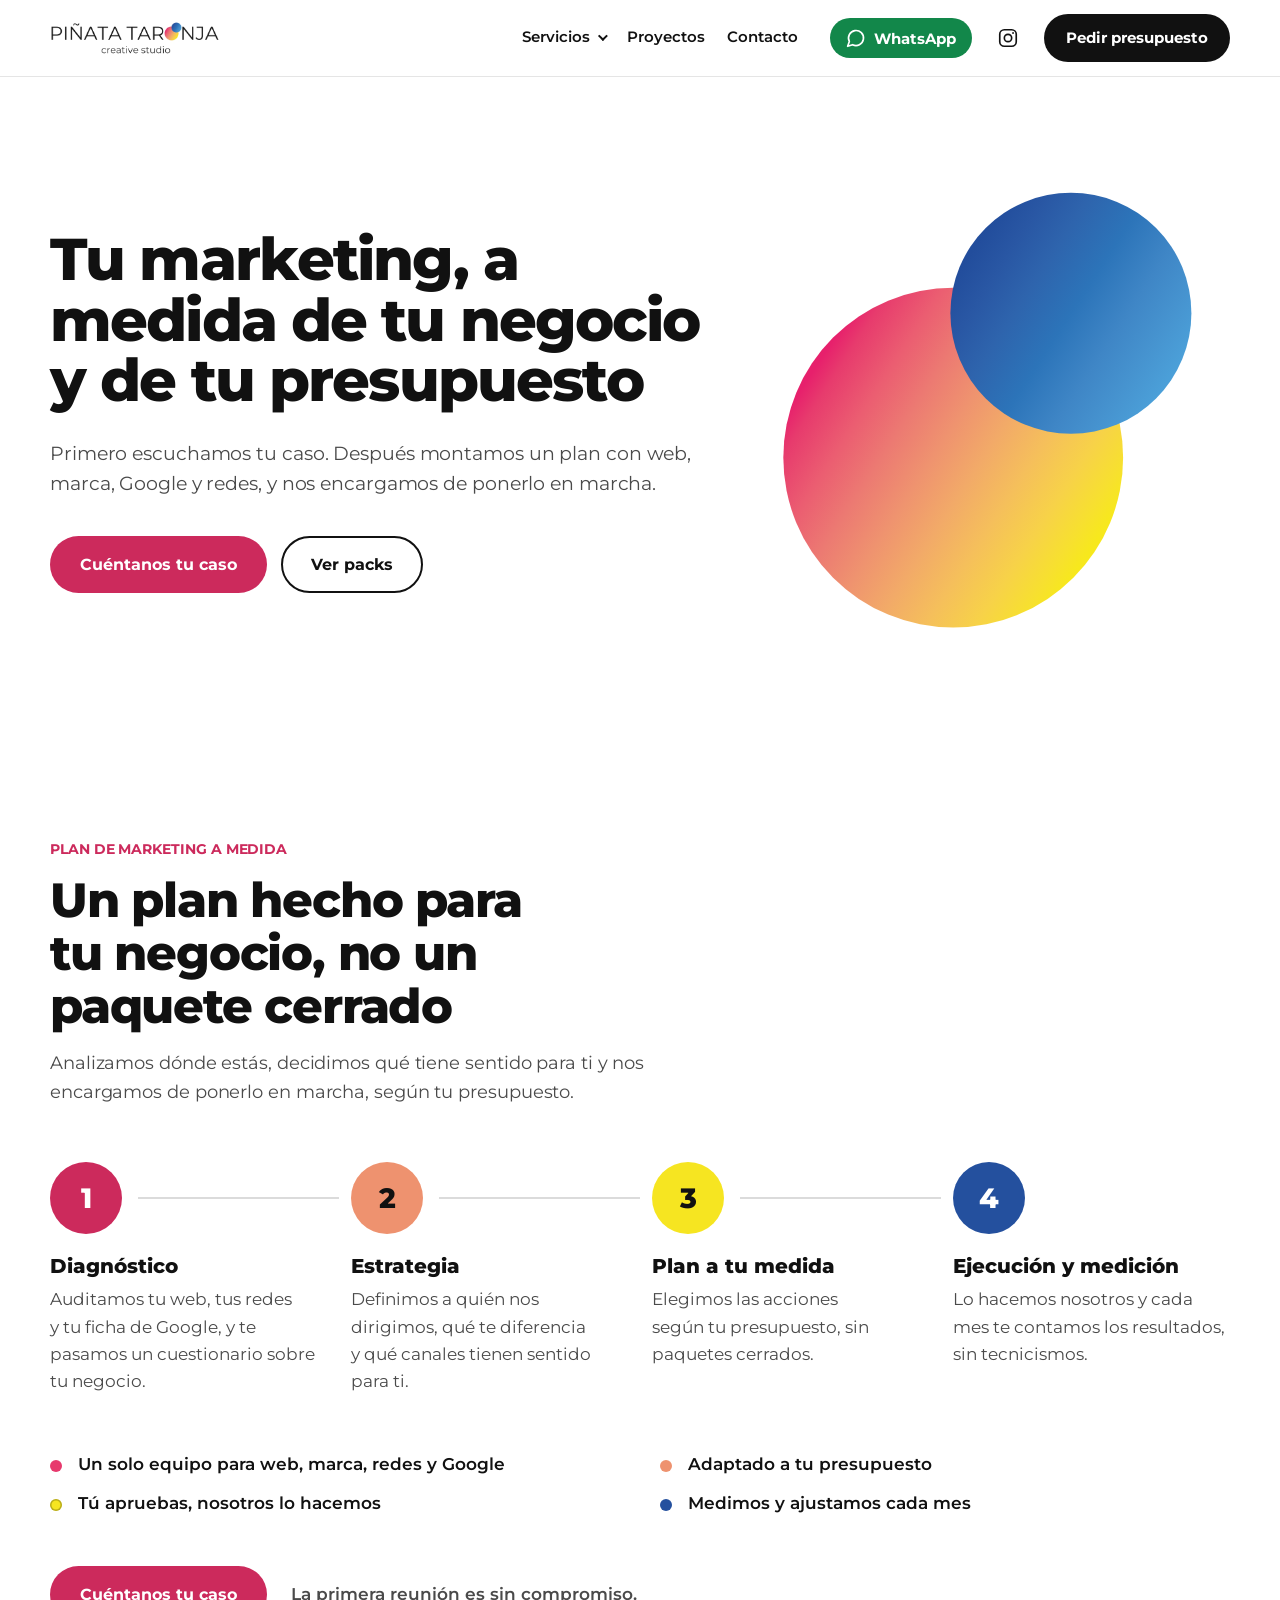
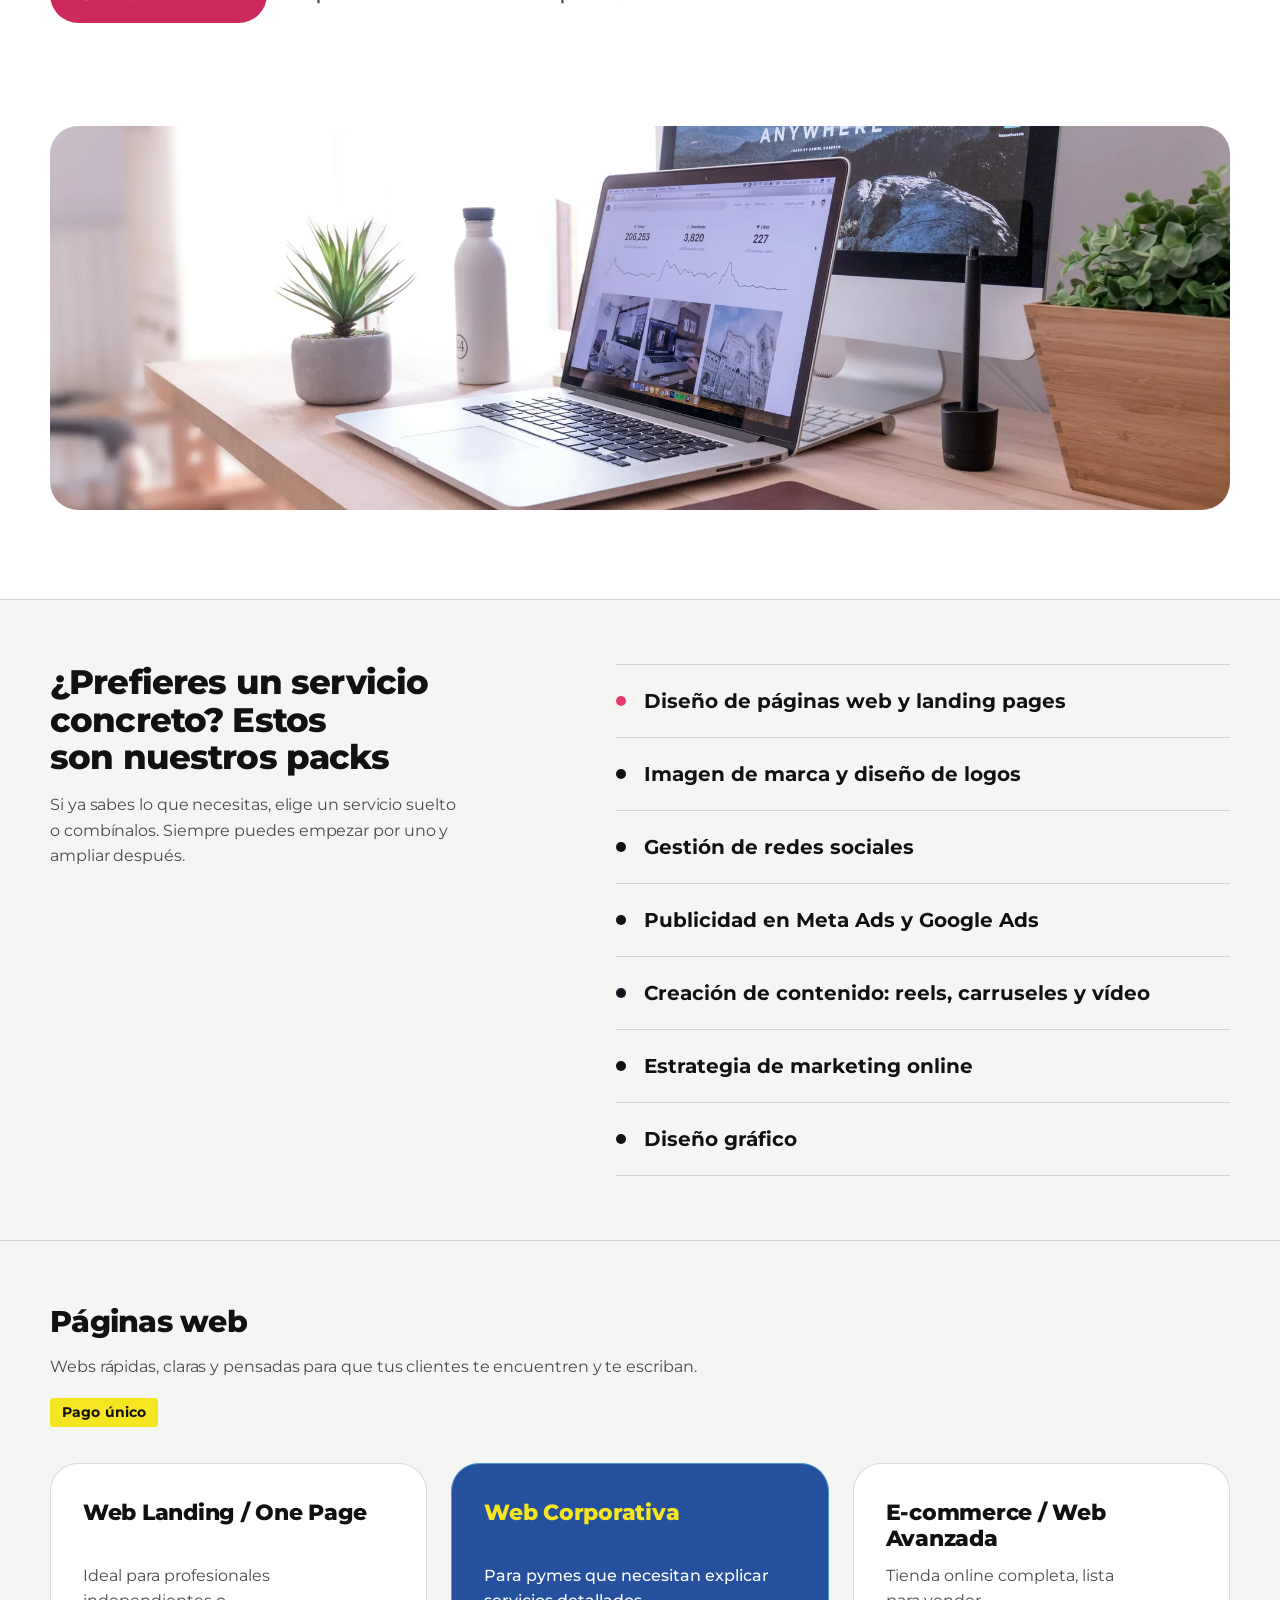
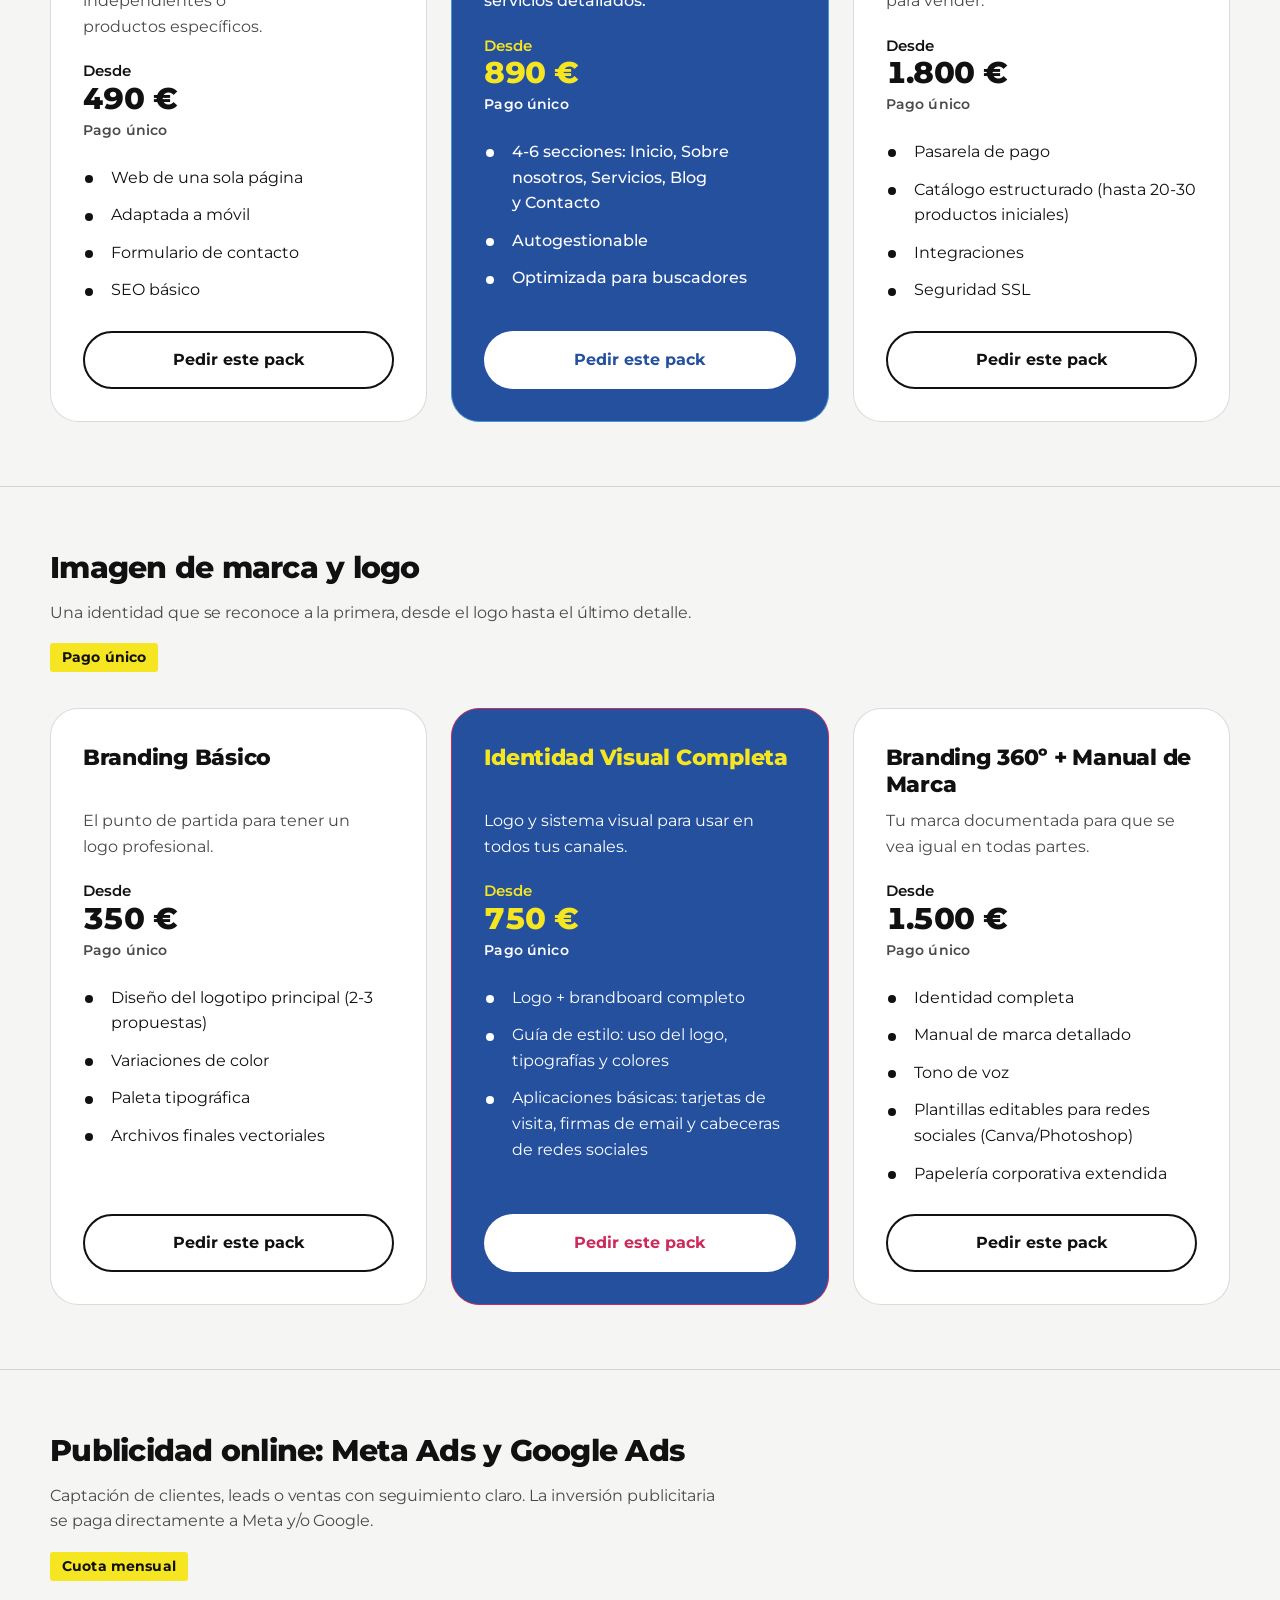
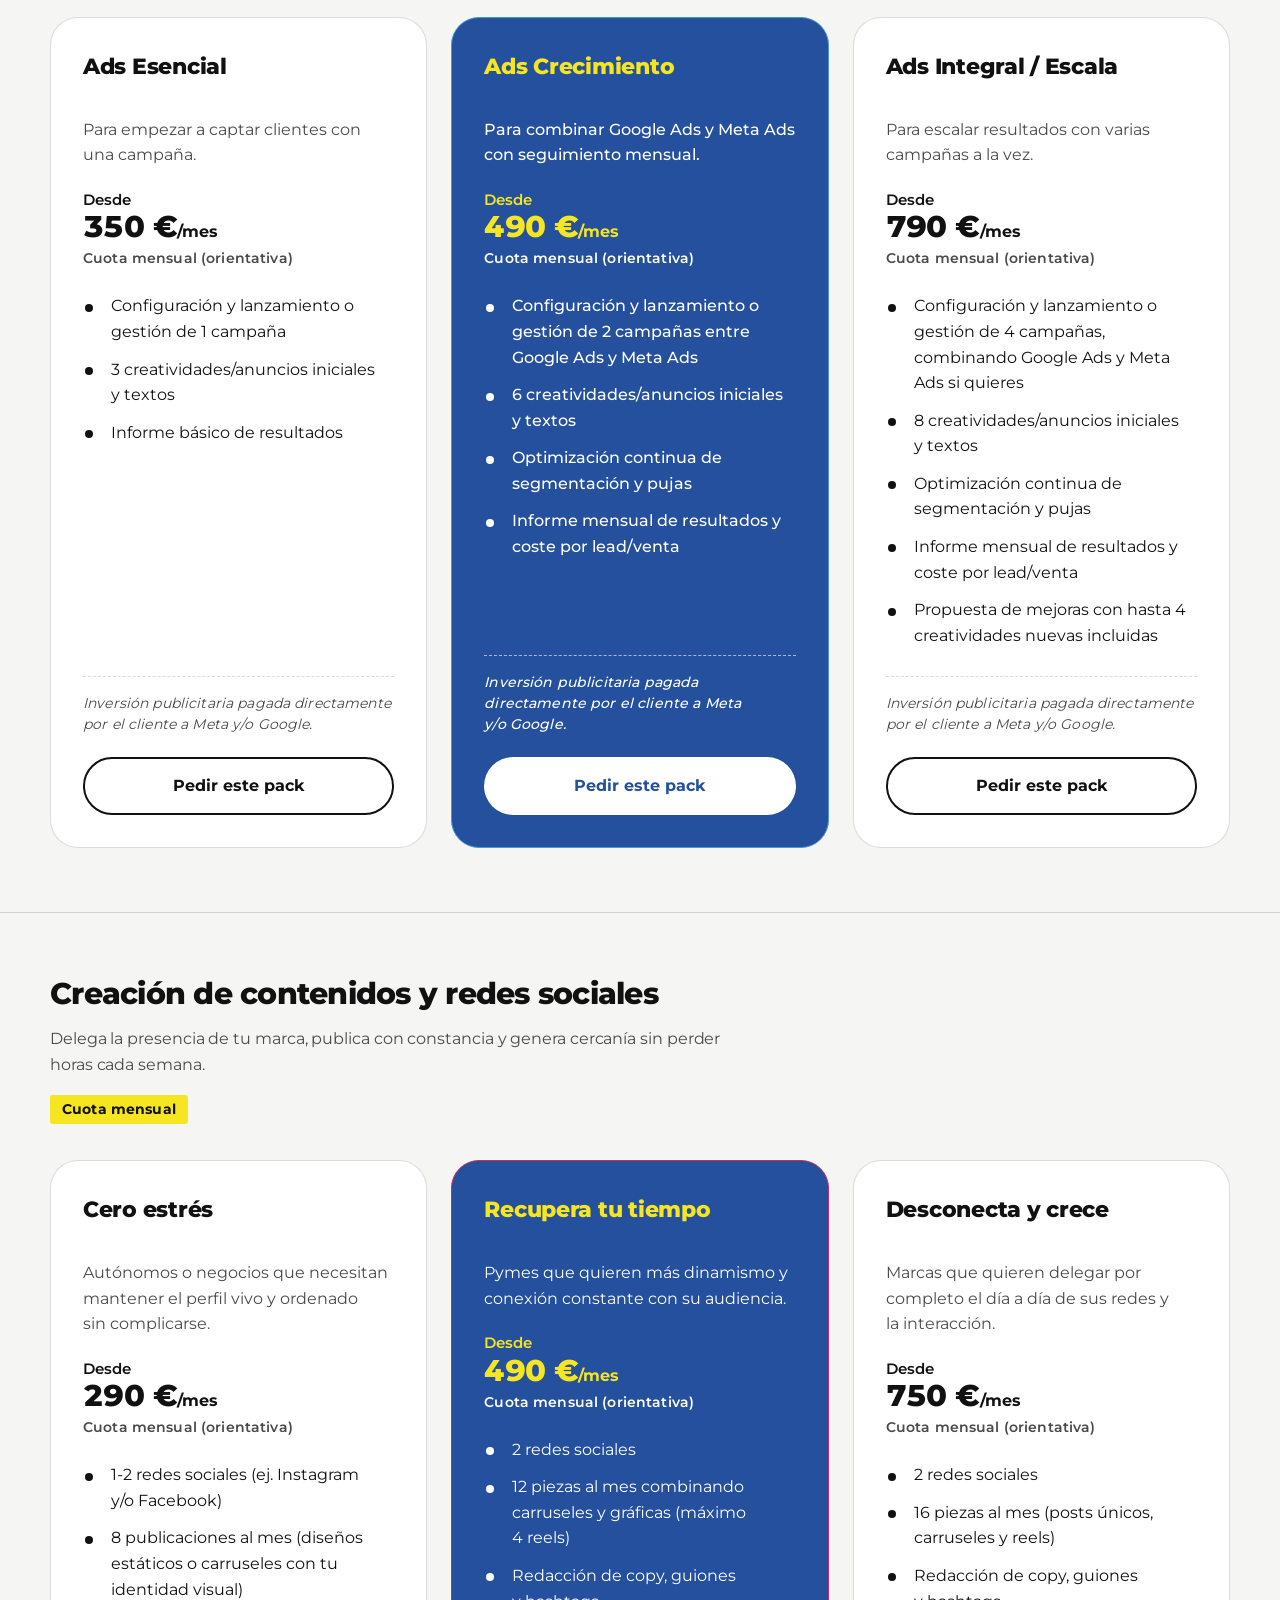
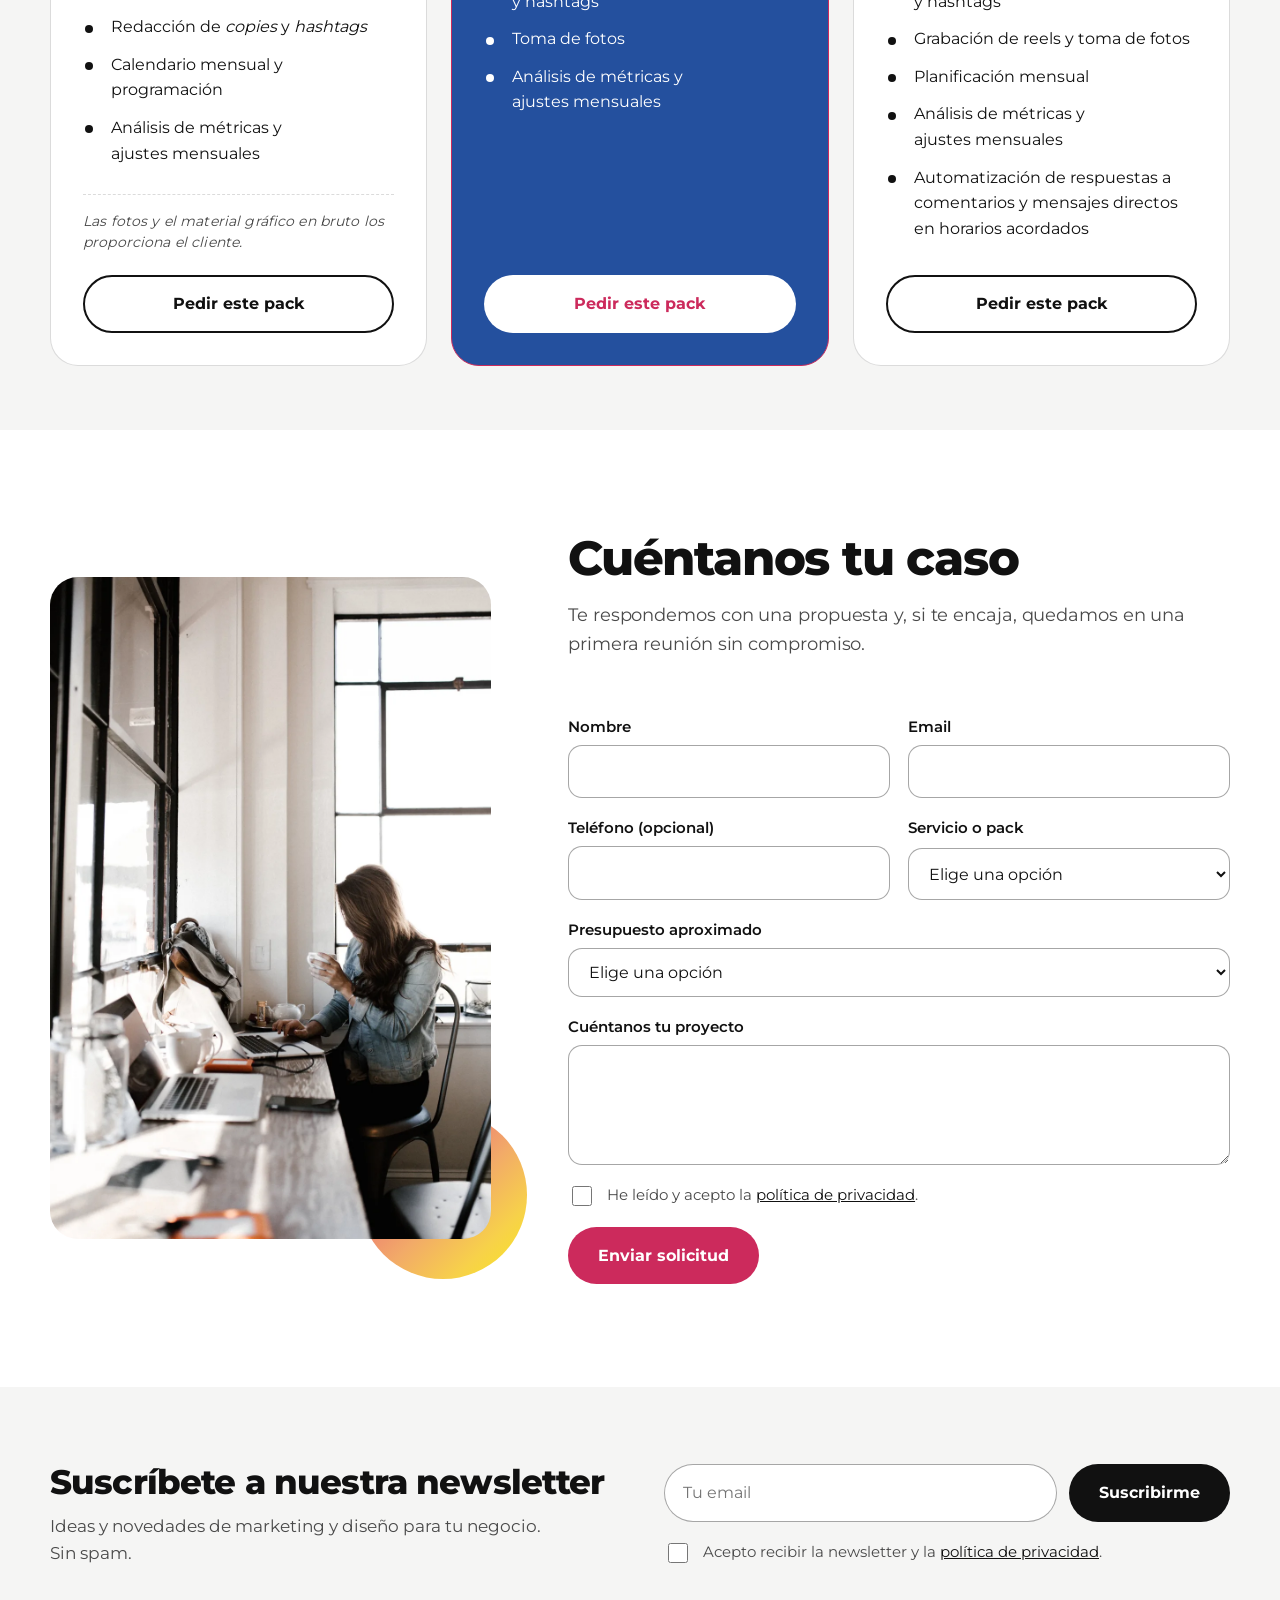
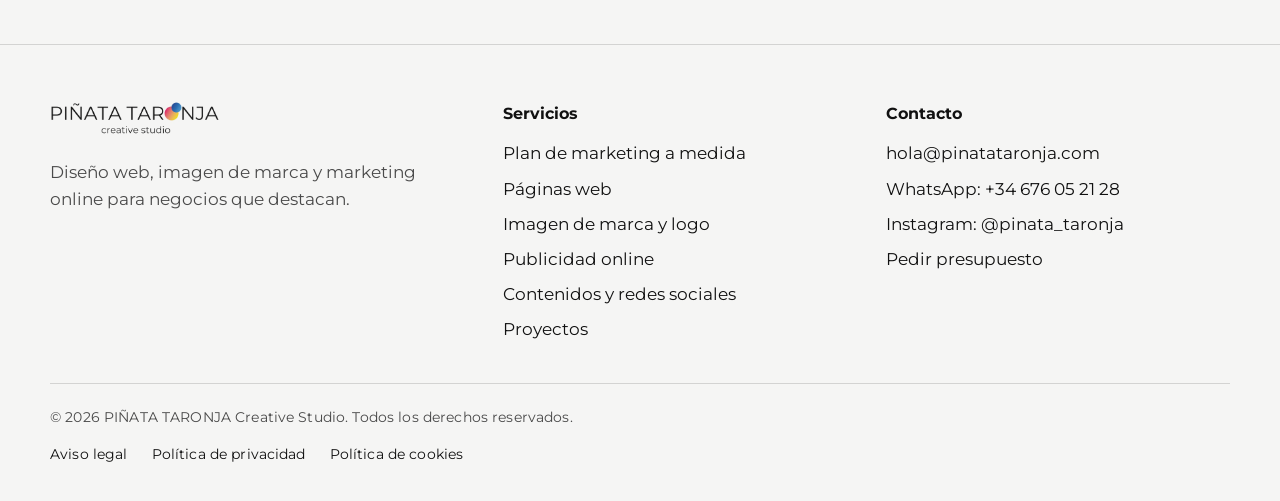
==== commit 58e6017f: "Plan de marketing a medida como servicio principal; packs en segundo plano Co-Authored-By: Claude So" ====
--- a/index.html
+++ b/index.html
@@ -5,11 +5,11 @@
   <meta name="viewport" content="width=device-width, initial-scale=1">
   <meta name="theme-color" content="#ffffff">
   <meta name="color-scheme" content="light">
-  <title>PIÑATA TARONJA · Creative Studio · Diseño web, branding y marketing online</title>
-  <meta name="description" content="Estudio creativo de diseño web, imagen de marca, redes sociales y publicidad online. Webs, logos y campañas que hacen que tu negocio destaque.">
+  <title>PIÑATA TARONJA · Plan de marketing a medida, diseño web y branding</title>
+  <meta name="description" content="Estudio creativo que crea planes de marketing a medida: diagnóstico, estrategia, web, ficha de Google, redes y contenidos, según tu presupuesto.">
   <link rel="canonical" href="https://pinatataronja.com/">
-  <meta property="og:title" content="PIÑATA TARONJA · Creative Studio">
-  <meta property="og:description" content="Diseño web, imagen de marca y marketing online para negocios que destacan.">
+  <meta property="og:title" content="PIÑATA TARONJA · Plan de marketing a medida">
+  <meta property="og:description" content="Primero escuchamos tu caso. Después montamos un plan de marketing a medida de tu negocio y de tu presupuesto, y nos encargamos de ponerlo en marcha.">
   <meta property="og:type" content="website">
   <meta property="og:url" content="https://pinatataronja.com/">
   <meta property="og:site_name" content="PIÑATA TARONJA Creative Studio">
@@ -19,8 +19,8 @@
   <meta property="og:image:height" content="630">
   <meta property="og:image:alt" content="PIÑATA TARONJA Creative Studio: diseño web, imagen de marca y marketing online">
   <meta name="twitter:card" content="summary_large_image">
-  <meta name="twitter:title" content="PIÑATA TARONJA · Creative Studio">
-  <meta name="twitter:description" content="Diseño web, imagen de marca y marketing online para negocios que destacan.">
+  <meta name="twitter:title" content="PIÑATA TARONJA · Plan de marketing a medida">
+  <meta name="twitter:description" content="Primero escuchamos tu caso. Después montamos un plan de marketing a medida de tu negocio y de tu presupuesto, y nos encargamos de ponerlo en marcha.">
   <meta name="twitter:image" content="https://pinatataronja.com/img/og-pinata-taronja.jpg">
   <link rel="icon" href="img/favicon.png" type="image/png">
   <link rel="preload" href="fonts/montserrat-latin-wght-normal.woff2" as="font" type="font/woff2" crossorigin>
@@ -34,7 +34,7 @@
   "url": "https://pinatataronja.com/",
   "logo": "https://pinatataronja.com/img/logo.webp",
   "image": "https://pinatataronja.com/img/og-pinata-taronja.jpg",
-  "description": "Estudio creativo de diseño web, imagen de marca, redes sociales y publicidad online.",
+  "description": "Estudio creativo que crea planes de marketing a medida: diagnóstico, estrategia, web, ficha de Google, redes y contenidos, según el presupuesto de cada negocio.",
   "email": "hola@pinatataronja.com",
   "taxID": "B98355514",
   "address": {
@@ -54,8 +54,20 @@
     "Landing pages",
     "Imagen de marca",
     "Redes sociales",
-    "Publicidad online"
-  ]
+    "Publicidad online",
+    "Plan de marketing a medida",
+    "Ficha de Google"
+  ],
+  "makesOffer": {
+    "@type": "Offer",
+    "itemOffered": {
+      "@type": "Service",
+      "name": "Plan de marketing a medida",
+      "description": "Diagnóstico de la web, las redes y la ficha de Google, estrategia y un plan de acciones ajustado al presupuesto del cliente, con ejecución y un informe mensual de resultados.",
+      "provider": { "@id": "https://pinatataronja.com/#empresa" },
+      "areaServed": "ES"
+    }
+  }
 }
   </script>
   <script>document.documentElement.classList.add("js")</script>
@@ -71,6 +83,7 @@
         <div class="menu-grupo">
           <a class="menu-servicios" href="#servicios" aria-haspopup="true" aria-expanded="false">Servicios</a>
           <div class="menu-submenu">
+            <a href="#a-medida">Plan a medida</a>
             <a href="#webs">Webs</a>
             <a href="#marca">Marca</a>
             <a href="#publicidad">Publicidad</a>
@@ -93,12 +106,11 @@
     <section class="hero" id="inicio">
       <div class="contenedor hero-interior">
         <div>
-          <h1>¿Quieres que tu negocio destaque?</h1>
-          <p class="hero-texto">En Piñata Taronja diseñamos webs que venden, contenido que engancha y publicidad que convence.</p>
-          <p class="hero-pregunta">¿Empezamos?</p>
+          <h1>Tu marketing, a medida de tu negocio y de tu presupuesto</h1>
+          <p class="hero-texto">Primero escuchamos tu caso. Después montamos un plan con web, marca, Google y redes, y nos encargamos de ponerlo en marcha.</p>
           <div class="hero-botones">
-            <a class="boton boton-rosa" href="#webs">Ver packs</a>
-            <a class="boton boton-linea" href="#contacto">Pedir presupuesto</a>
+            <a class="boton boton-rosa" href="#contacto" data-pack="Plan de marketing a medida">Cuéntanos tu caso</a>
+            <a class="boton boton-linea" href="#servicios">Ver packs</a>
           </div>
         </div>
         <div class="circulos" aria-hidden="true">
@@ -124,15 +136,42 @@
       </div>
     </section>
 
+    <section class="seccion" id="a-medida" aria-labelledby="t-a-medida">
+      <div class="contenedor">
+        <div class="seccion-cabecera">
+          <p class="sobretitulo">Plan de marketing a medida</p>
+          <h2 id="t-a-medida">Un plan hecho para tu negocio, no un paquete cerrado</h2>
+          <p>Analizamos dónde estás, decidimos qué tiene sentido para ti y nos encargamos de ponerlo en marcha, según tu presupuesto.</p>
+        </div>
+        <ol class="metodo">
+          <li style="--c: var(--rosa-fuerte); --t: #fff"><span class="metodo-circulo" aria-hidden="true">1</span><h3>Diagnóstico</h3><p>Auditamos tu web, tus redes y tu ficha de Google, y te pasamos un cuestionario sobre tu negocio.</p></li>
+          <li style="--c: var(--coral); --t: #111"><span class="metodo-circulo" aria-hidden="true">2</span><h3>Estrategia</h3><p>Definimos a quién nos dirigimos, qué te diferencia y qué canales tienen sentido para ti.</p></li>
+          <li style="--c: var(--amarillo); --t: #111"><span class="metodo-circulo" aria-hidden="true">3</span><h3>Plan a tu medida</h3><p>Elegimos las acciones según tu presupuesto, sin paquetes cerrados.</p></li>
+          <li style="--c: var(--marino); --t: #fff"><span class="metodo-circulo" aria-hidden="true">4</span><h3>Ejecución y medición</h3><p>Lo hacemos nosotros y cada mes te contamos los resultados, sin tecnicismos.</p></li>
+        </ol>
+        <ul class="ventajas">
+          <li>Un solo equipo para web, marca, redes y Google</li>
+          <li>Adaptado a tu presupuesto</li>
+          <li>Tú apruebas, nosotros lo hacemos</li>
+          <li>Medimos y ajustamos cada mes</li>
+        </ul>
+        <div class="a-medida-cta">
+          <a class="boton boton-rosa" href="#contacto" data-pack="Plan de marketing a medida">Cuéntanos tu caso</a>
+          <p>La primera reunión es sin compromiso.</p>
+        </div>
+      </div>
+    </section>
+
     <div class="banda-foto">
       <div class="contenedor banda-contenedor"><img src="img/foto-escritorio.webp" alt="Escritorio de trabajo con portátil, pantalla y plantas" width="2000" height="1334"><img class="sello" src="img/imagotipo.png" alt="" width="375" height="395"></div>
     </div>
 
+    <div class="bloque-packs" id="packs">
     <section class="seccion seccion-cielo" id="servicios" aria-labelledby="t-servicios">
       <div class="contenedor servicios-interior">
         <div class="seccion-cabecera">
-          <h2 id="t-servicios">Todo lo creativo de tu negocio, en un solo estudio</h2>
-          <p>Diseñamos desde el logo hasta la campaña que lo hace triunfar. Elige un servicio suelto o combínalos.</p>
+          <h2 id="t-servicios">¿Prefieres un servicio concreto? Estos son nuestros packs</h2>
+          <p>Si ya sabes lo que necesitas, elige un servicio suelto o combínalos. Siempre puedes empezar por uno y ampliar después.</p>
         </div>
         <ul class="lista-servicios"><li>Diseño de páginas web y landing pages</li><li>Imagen de marca y diseño de logos</li><li>Gestión de redes sociales</li><li>Publicidad en Meta Ads y Google Ads</li><li>Creación de contenido: reels, carruseles y vídeo</li><li>Estrategia de marketing online</li><li>Diseño gráfico</li></ul>
       </div>
@@ -277,13 +316,15 @@
     </div>
   </section>
 
+    </div>
+
     <section class="seccion" id="contacto" aria-labelledby="t-contacto">
       <div class="contenedor presupuesto-interior">
         <div class="presupuesto-foto"><img src="img/foto-cafe.webp" alt="Mujer trabajando con su portátil junto a una ventana" width="1000" height="1500"></div>
         <div>
           <div class="seccion-cabecera">
-            <h2 id="t-contacto">¿No encuentras lo que buscas? Te hacemos un presupuesto a medida</h2>
-            <p>Cuéntanos qué necesitas y te respondemos con una propuesta.</p>
+            <h2 id="t-contacto">Cuéntanos tu caso</h2>
+            <p>Te respondemos con una propuesta y, si te encaja, quedamos en una primera reunión sin compromiso.</p>
           </div>
           <form class="formulario" id="form-presupuesto" novalidate>
             <input type="hidden" name="tipo" value="presupuesto"><div class="trampa" aria-hidden="true"><label>No rellenar<input type="text" name="web" tabindex="-1" autocomplete="off"></label></div>
@@ -292,7 +333,7 @@
               <div class="campo"><label for="email">Email</label><input id="email" name="email" type="email" autocomplete="email" required></div>
               <div class="campo"><label for="telefono">Teléfono (opcional)</label><input id="telefono" name="telefono" type="tel" autocomplete="tel"></div>
               <div class="campo"><label for="pack">Servicio o pack</label>
-                <select id="pack" name="pack"><option value="">Elige una opción</option><option value="Web Landing / One Page">Web Landing / One Page</option><option value="Web Corporativa">Web Corporativa</option><option value="E-commerce / Web Avanzada">E-commerce / Web Avanzada</option><option value="Branding Básico">Branding Básico</option><option value="Identidad Visual Completa">Identidad Visual Completa</option><option value="Branding 360º + Manual de Marca">Branding 360º + Manual de Marca</option><option value="Ads Esencial">Ads Esencial</option><option value="Ads Crecimiento">Ads Crecimiento</option><option value="Ads Integral / Escala">Ads Integral / Escala</option><option value="Cero estrés">Cero estrés</option><option value="Recupera tu tiempo">Recupera tu tiempo</option><option value="Desconecta y crece">Desconecta y crece</option><option value="A medida">Algo a medida</option></select></div>
+                <select id="pack" name="pack"><option value="">Elige una opción</option><option value="Plan de marketing a medida">Plan de marketing a medida</option><option value="Web Landing / One Page">Web Landing / One Page</option><option value="Web Corporativa">Web Corporativa</option><option value="E-commerce / Web Avanzada">E-commerce / Web Avanzada</option><option value="Branding Básico">Branding Básico</option><option value="Identidad Visual Completa">Identidad Visual Completa</option><option value="Branding 360º + Manual de Marca">Branding 360º + Manual de Marca</option><option value="Ads Esencial">Ads Esencial</option><option value="Ads Crecimiento">Ads Crecimiento</option><option value="Ads Integral / Escala">Ads Integral / Escala</option><option value="Cero estrés">Cero estrés</option><option value="Recupera tu tiempo">Recupera tu tiempo</option><option value="Desconecta y crece">Desconecta y crece</option></select></div>
               <div class="campo campo-ancho"><label for="presupuesto">Presupuesto aproximado</label>
                 <select id="presupuesto" name="presupuesto"><option value="">Elige una opción</option><option>Menos de 500 €</option><option>500 € – 1.000 €</option><option>1.000 € – 2.500 €</option><option>Más de 2.500 €</option><option>Cuota mensual</option></select></div>
               <div class="campo campo-ancho"><label for="mensaje">Cuéntanos tu proyecto</label><textarea id="mensaje" name="mensaje"></textarea></div>
@@ -334,6 +375,7 @@
         <div>
           <h2>Servicios</h2>
           <ul>
+            <li><a href="#a-medida">Plan de marketing a medida</a></li>
             <li><a href="#webs">Páginas web</a></li>
             <li><a href="#marca">Imagen de marca y logo</a></li>
             <li><a href="#publicidad">Publicidad online</a></li>
--- a/css/style.css
+++ b/css/style.css
@@ -458,11 +458,11 @@
 p, li { text-wrap: pretty; }
 
 /* Tarjetas: entran al hacer scroll (suben 14 px y se funden en .5 s, escalonadas) */
-.js .pack, .js .proyecto {
+.js .pack, .js .proyecto, .js .metodo li {
   opacity: 0; transform: translateY(14px);
   transition: opacity .5s var(--ease-out) var(--retardo, 0s), transform .5s var(--ease-out) var(--retardo, 0s);
 }
-.js .pack.visto, .js .proyecto.visto { opacity: 1; transform: none; }
+.js .pack.visto, .js .proyecto.visto, .js .metodo li.visto { opacity: 1; transform: none; }
 /* La imagen empieza un 7 % más grande y se asienta (.9 s); el zoom al pasar el ratón es aparte */
 .proyecto-imagen img {
   scale: 1;
@@ -553,3 +553,62 @@
   .menu > a:last-child { border-bottom: 0; }
 }
 @media (prefers-reduced-motion: reduce) { .menu.sub-abierto .menu-submenu { animation: none; } .menu .menu-servicios::after { transition: none; } }
+
+
+/* =====================================================
+   Plan de marketing a medida (servicio principal) y packs en segundo plano
+   ===================================================== */
+.hero h1 { font-size: clamp(2.25rem, 4.6vw, 4rem); }
+
+.sobretitulo { margin: 0 0 14px; font-weight: 700; font-size: .875rem; letter-spacing: .08em; text-transform: uppercase; color: var(--rosa-fuerte); }
+.seccion-cabecera .sobretitulo { font-size: .875rem; color: var(--rosa-fuerte); }
+
+/* Método en 4 pasos: círculos de la marca unidos por una línea */
+.metodo { list-style: none; margin: 0; padding: 0; display: grid; grid-template-columns: repeat(4, 1fr); gap: 24px; }
+.metodo li { position: relative; }
+.metodo li:not(:last-child)::before {
+  content: ""; position: absolute; top: 35px; left: 88px; right: -12px; height: 2px; background: var(--linea);
+}
+.metodo-circulo {
+  display: grid; place-items: center; width: 72px; height: 72px; border-radius: 50%;
+  background: var(--c); color: var(--t); font-weight: 800; font-size: 1.75rem; line-height: 1;
+  position: relative; z-index: 1;
+}
+.metodo h3 { margin-top: 20px; font-weight: 800; font-size: 1.25rem; line-height: 1.2; }
+.metodo p { margin-top: 8px; color: var(--texto-suave); }
+
+.ventajas { list-style: none; margin: clamp(36px, 5vw, 56px) 0 0; padding: 0; display: grid; grid-template-columns: repeat(2, 1fr); gap: 12px 40px; }
+.ventajas li { position: relative; padding-left: 28px; font-weight: 600; }
+.ventajas li::before { content: ""; position: absolute; left: 0; top: .5em; width: 12px; height: 12px; border-radius: 50%; background: var(--rosa); }
+.ventajas li:nth-child(2)::before { background: var(--coral); }
+.ventajas li:nth-child(3)::before { background: var(--amarillo); box-shadow: inset 0 0 0 1.5px rgba(0, 0, 0, .25); }
+.ventajas li:nth-child(4)::before { background: var(--marino); }
+
+.a-medida-cta { display: flex; flex-wrap: wrap; align-items: center; gap: 16px 24px; margin-top: clamp(32px, 4vw, 48px); }
+.a-medida-cta p { margin: 0; color: var(--texto-suave); font-weight: 600; }
+
+/* Packs: bloque secundario, más ligero que la sección principal */
+.bloque-packs { background: var(--fondo-cielo); border-top: 1px solid var(--linea); }
+.bloque-packs .seccion { background: transparent; color: var(--texto); padding-block: clamp(36px, 5vw, 64px); }
+.bloque-packs .seccion + .seccion { border-top: 1px solid var(--linea); }
+.bloque-packs .seccion-cabecera { margin-bottom: clamp(24px, 3.5vw, 36px); }
+.bloque-packs .seccion h2 { font-size: clamp(1.375rem, 2.4vw, 1.875rem); }
+.bloque-packs #servicios h2 { font-size: clamp(1.5rem, 2.8vw, 2.125rem); }
+.bloque-packs .seccion-cabecera p { font-size: 1rem; }
+.bloque-packs .pack { background: #fff; }
+.bloque-packs .pack-destacado { background: var(--marino); }
+
+@media (max-width: 960px) {
+  .metodo { grid-template-columns: 1fr 1fr; row-gap: 40px; }
+  .metodo li::before { display: none; }
+}
+@media (max-width: 760px) {
+  .metodo { grid-template-columns: 1fr; row-gap: 28px; }
+  .metodo li { display: grid; grid-template-columns: 64px 1fr; column-gap: 18px; align-items: start; }
+  .metodo-circulo { grid-row: 1 / span 2; width: 64px; height: 64px; font-size: 1.5rem; }
+  .metodo h3 { margin-top: 0; align-self: end; }
+  .metodo p { margin-top: 4px; }
+  .metodo li:not(:last-child)::before { display: block; top: 70px; bottom: -22px; left: 31px; right: auto; width: 2px; height: auto; }
+  .ventajas { grid-template-columns: 1fr; }
+  .a-medida-cta .boton { width: 100%; justify-content: center; text-align: center; }
+}
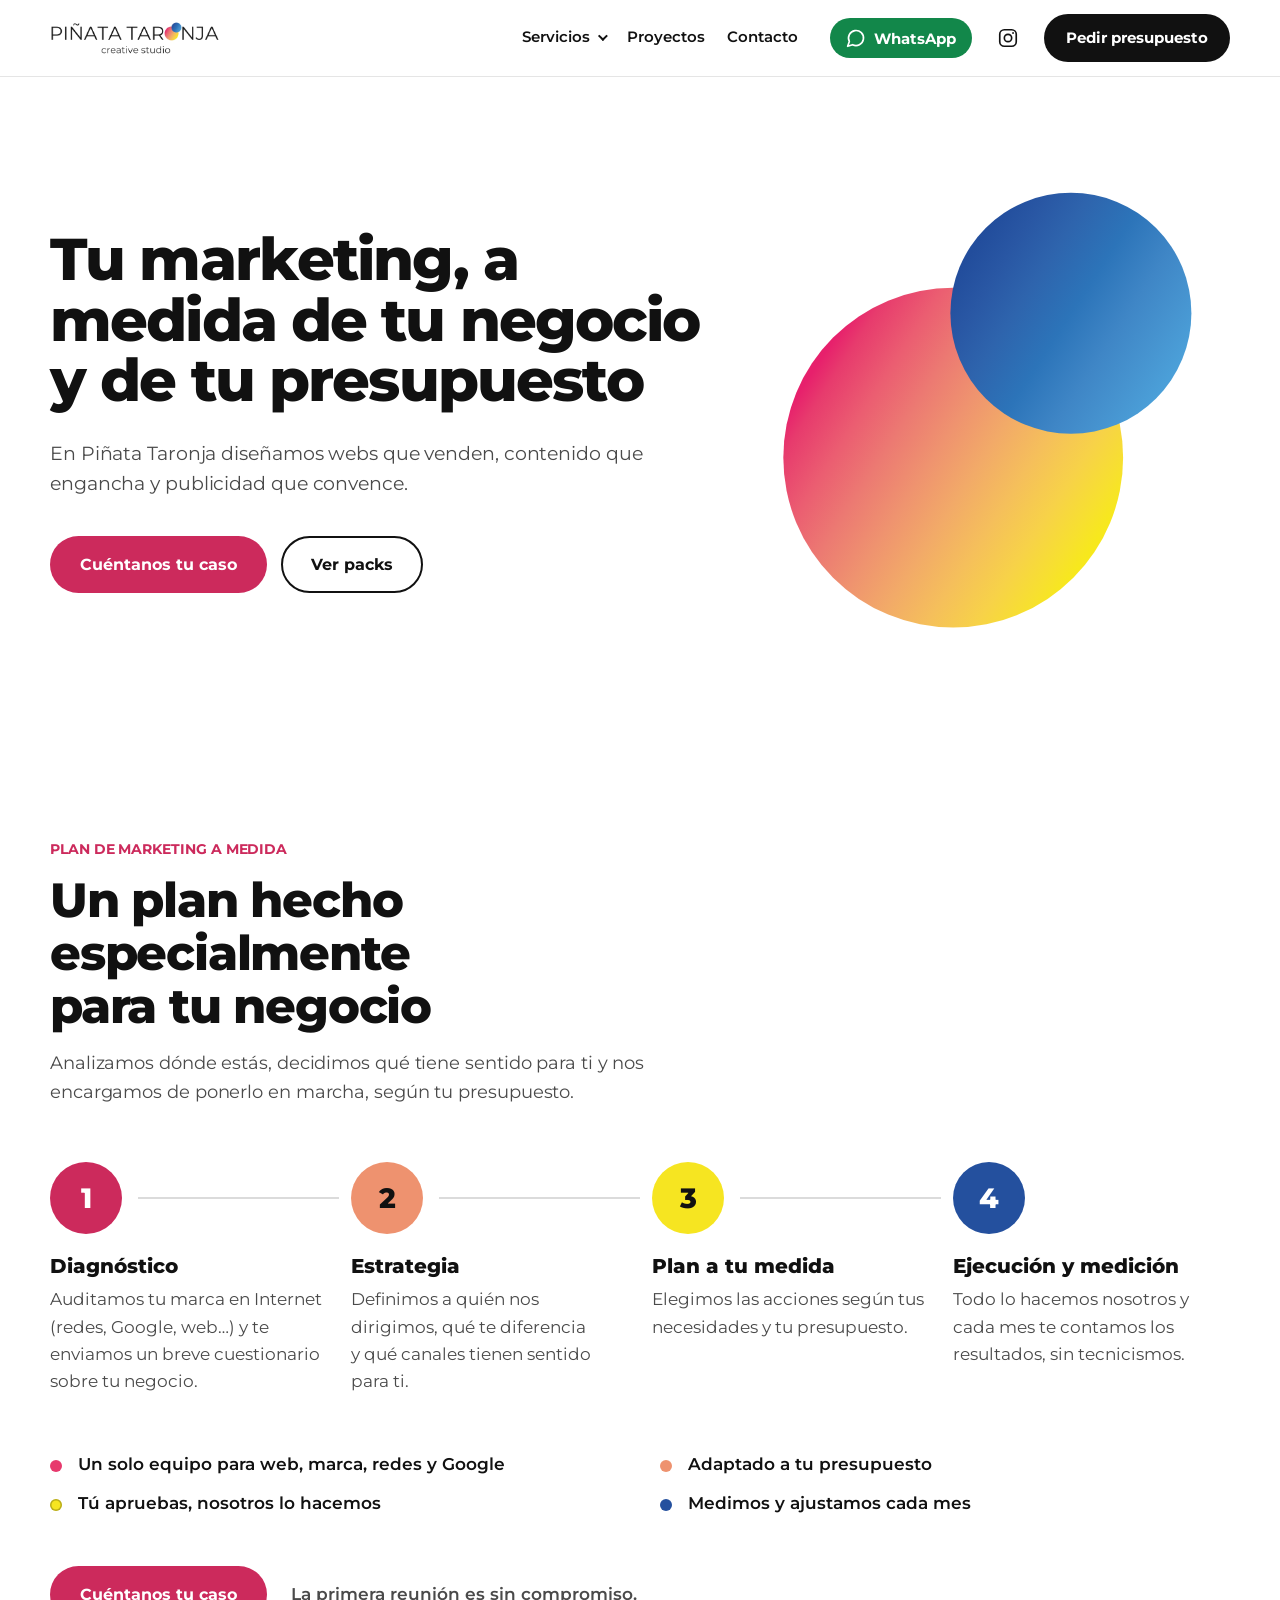
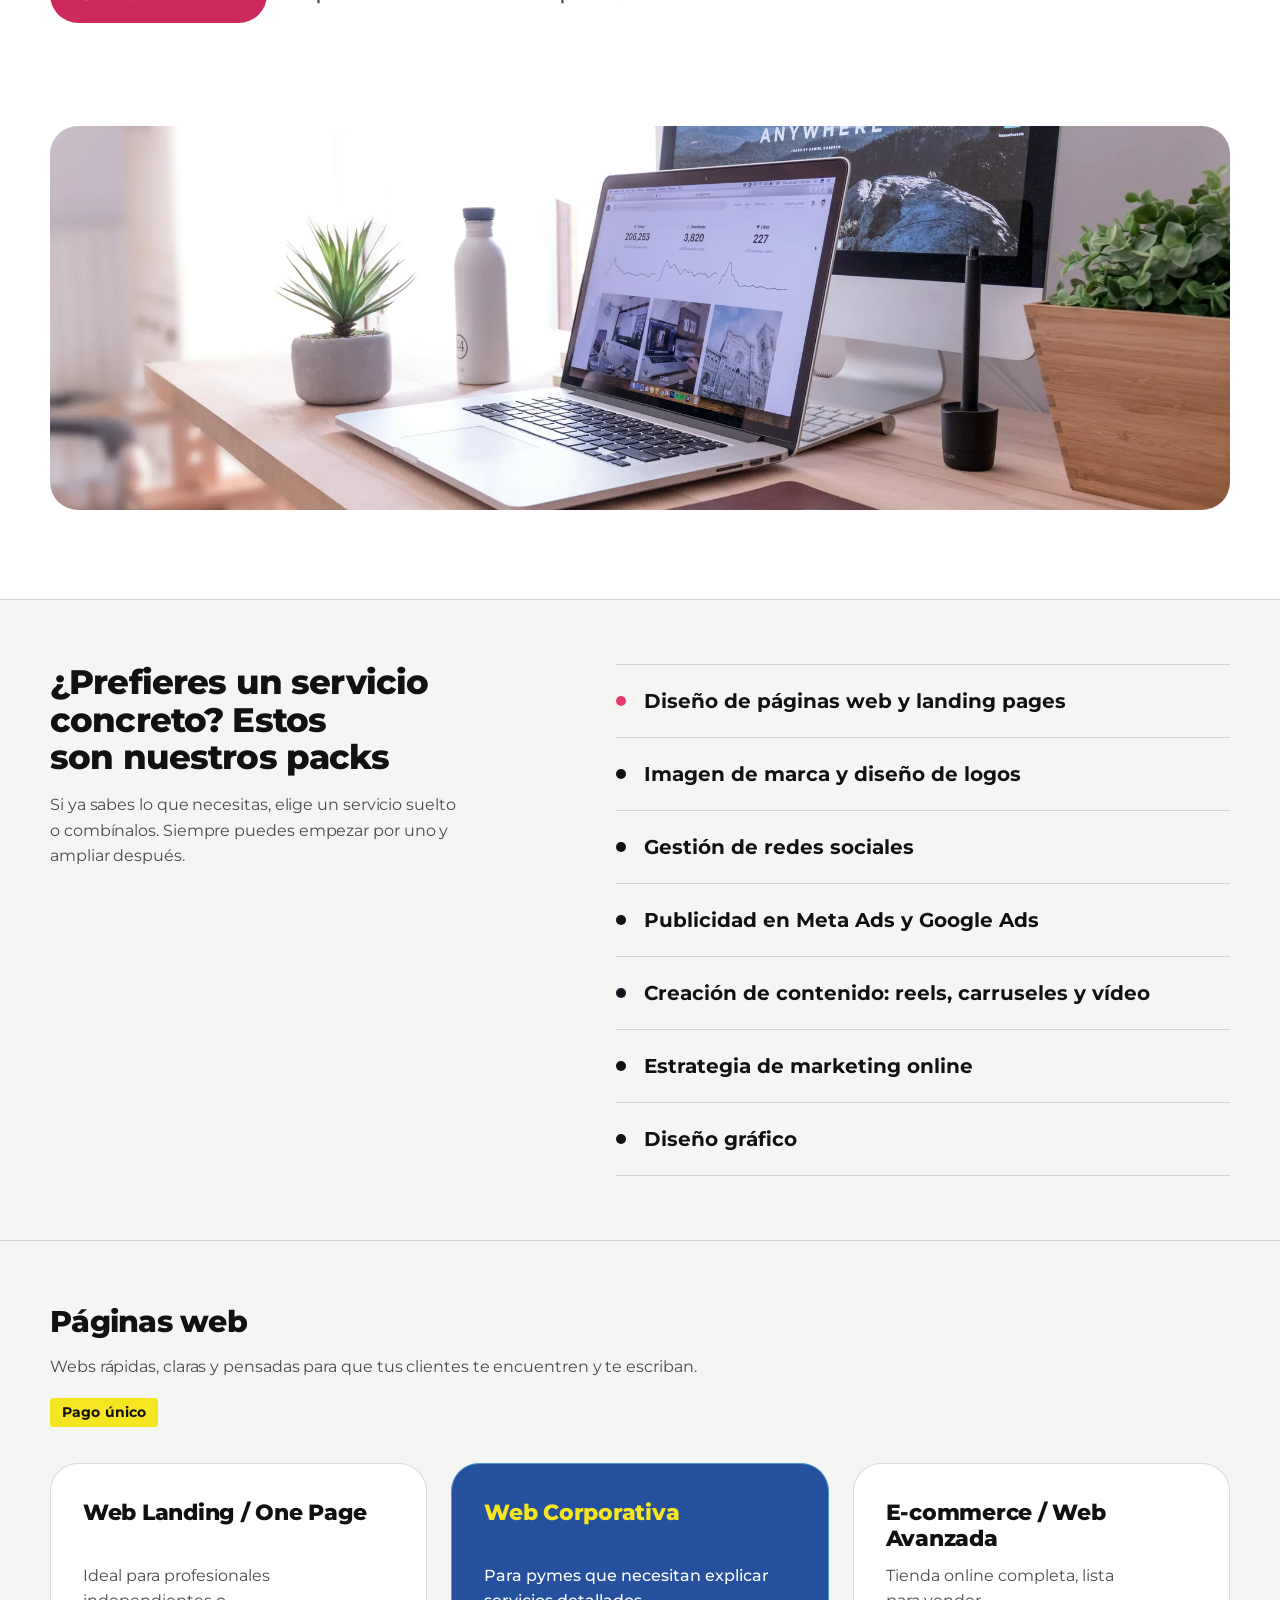
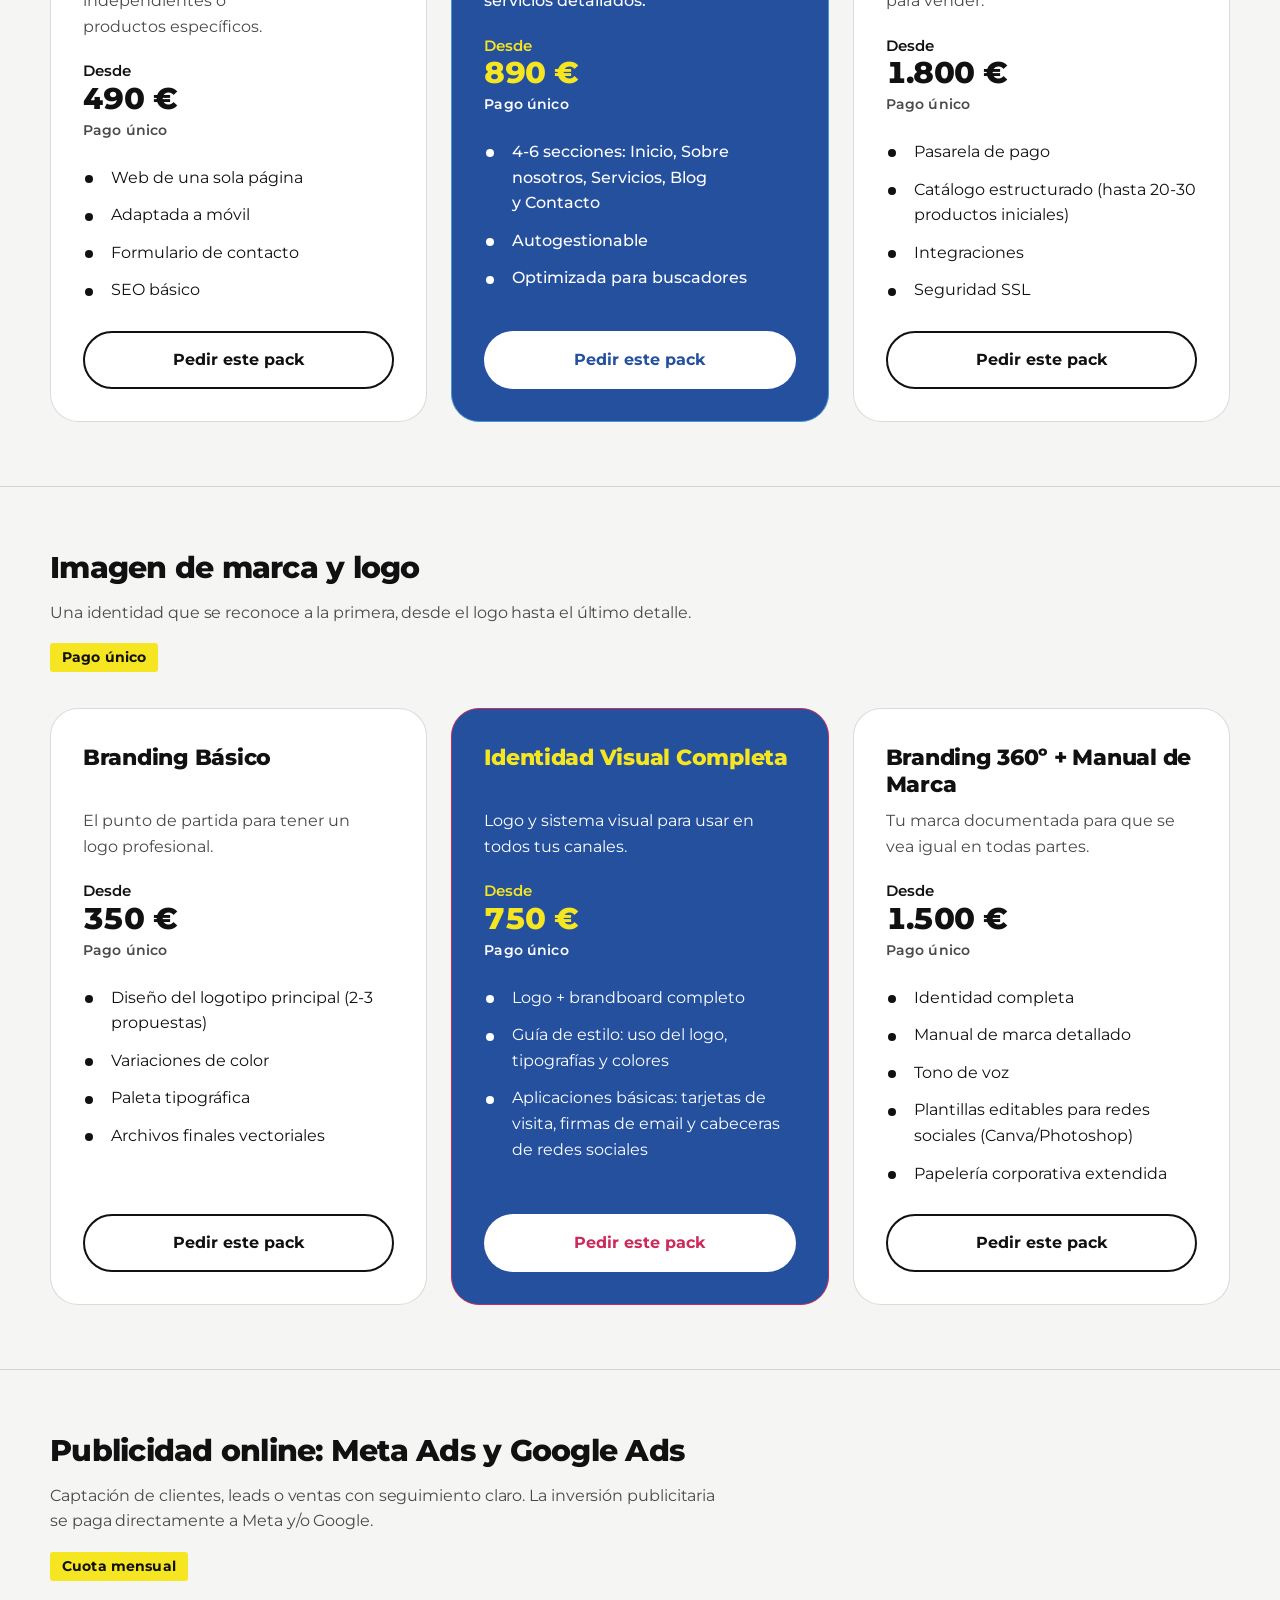
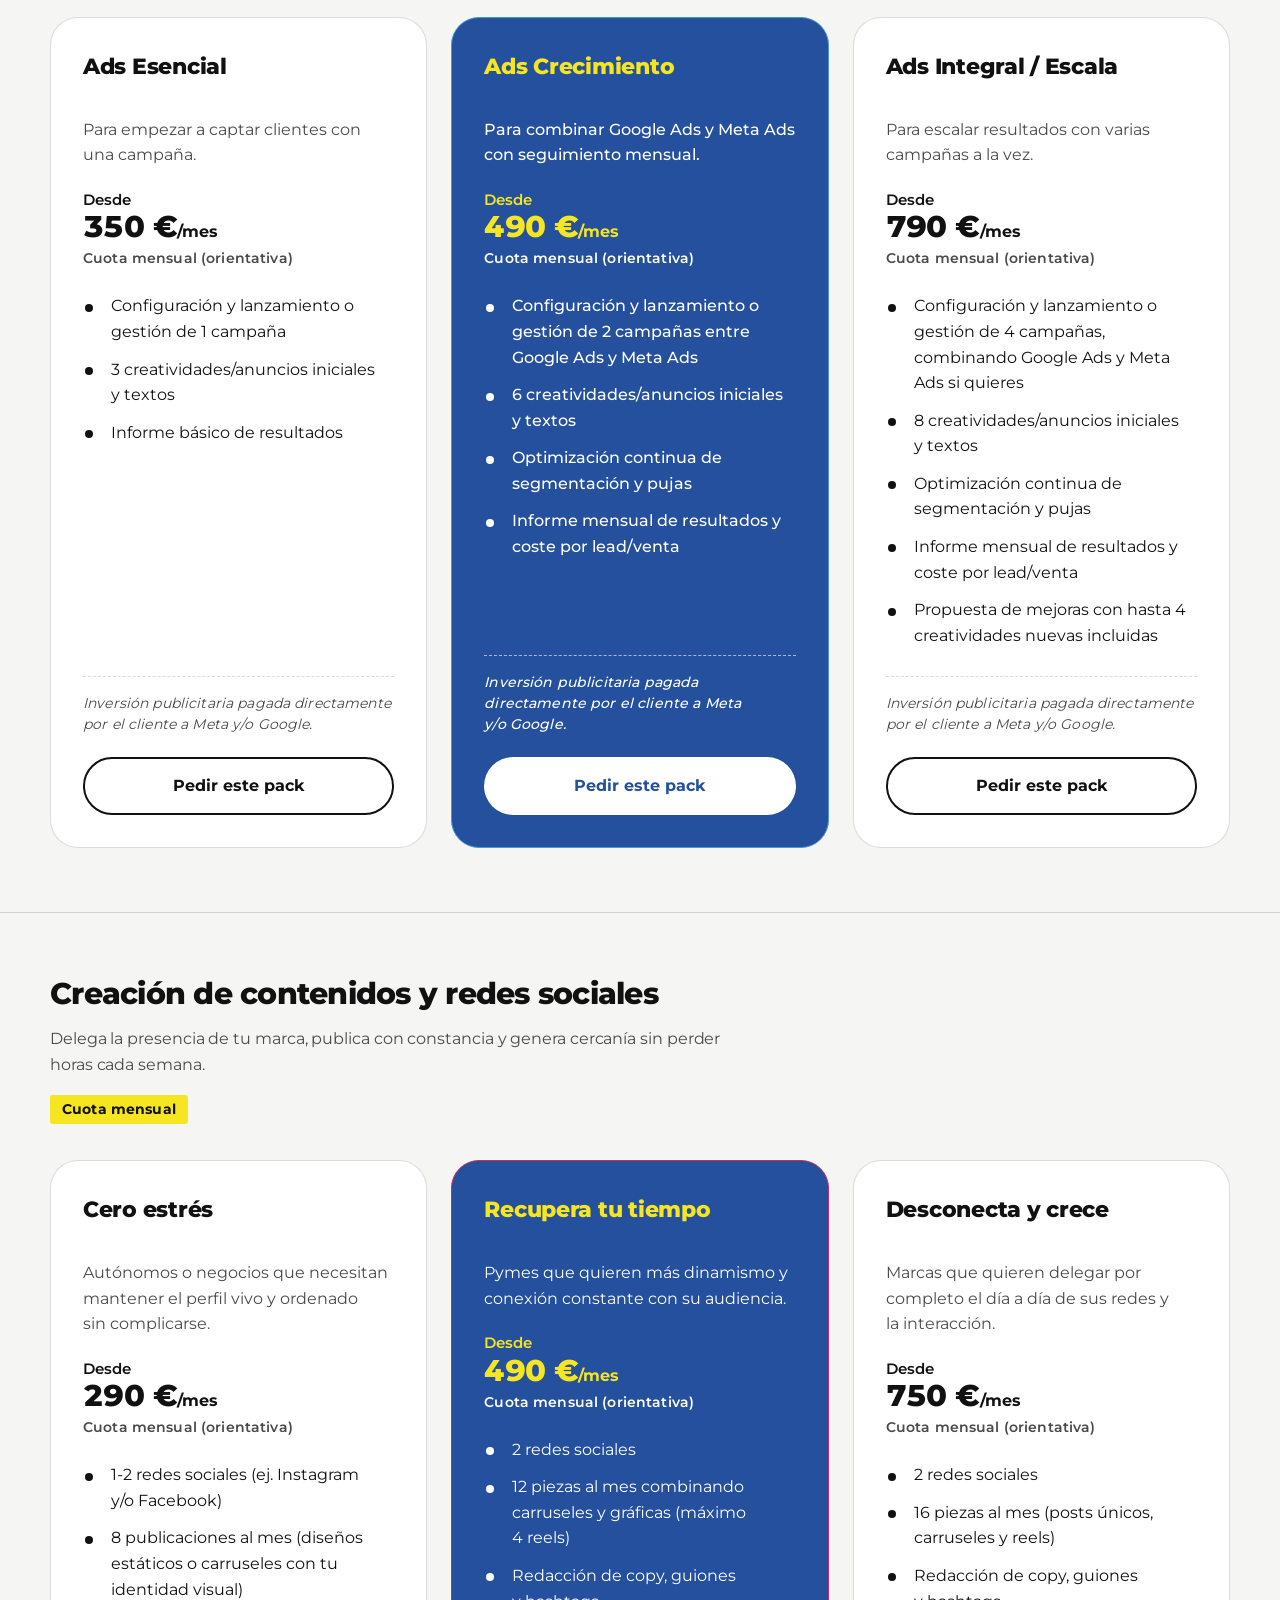
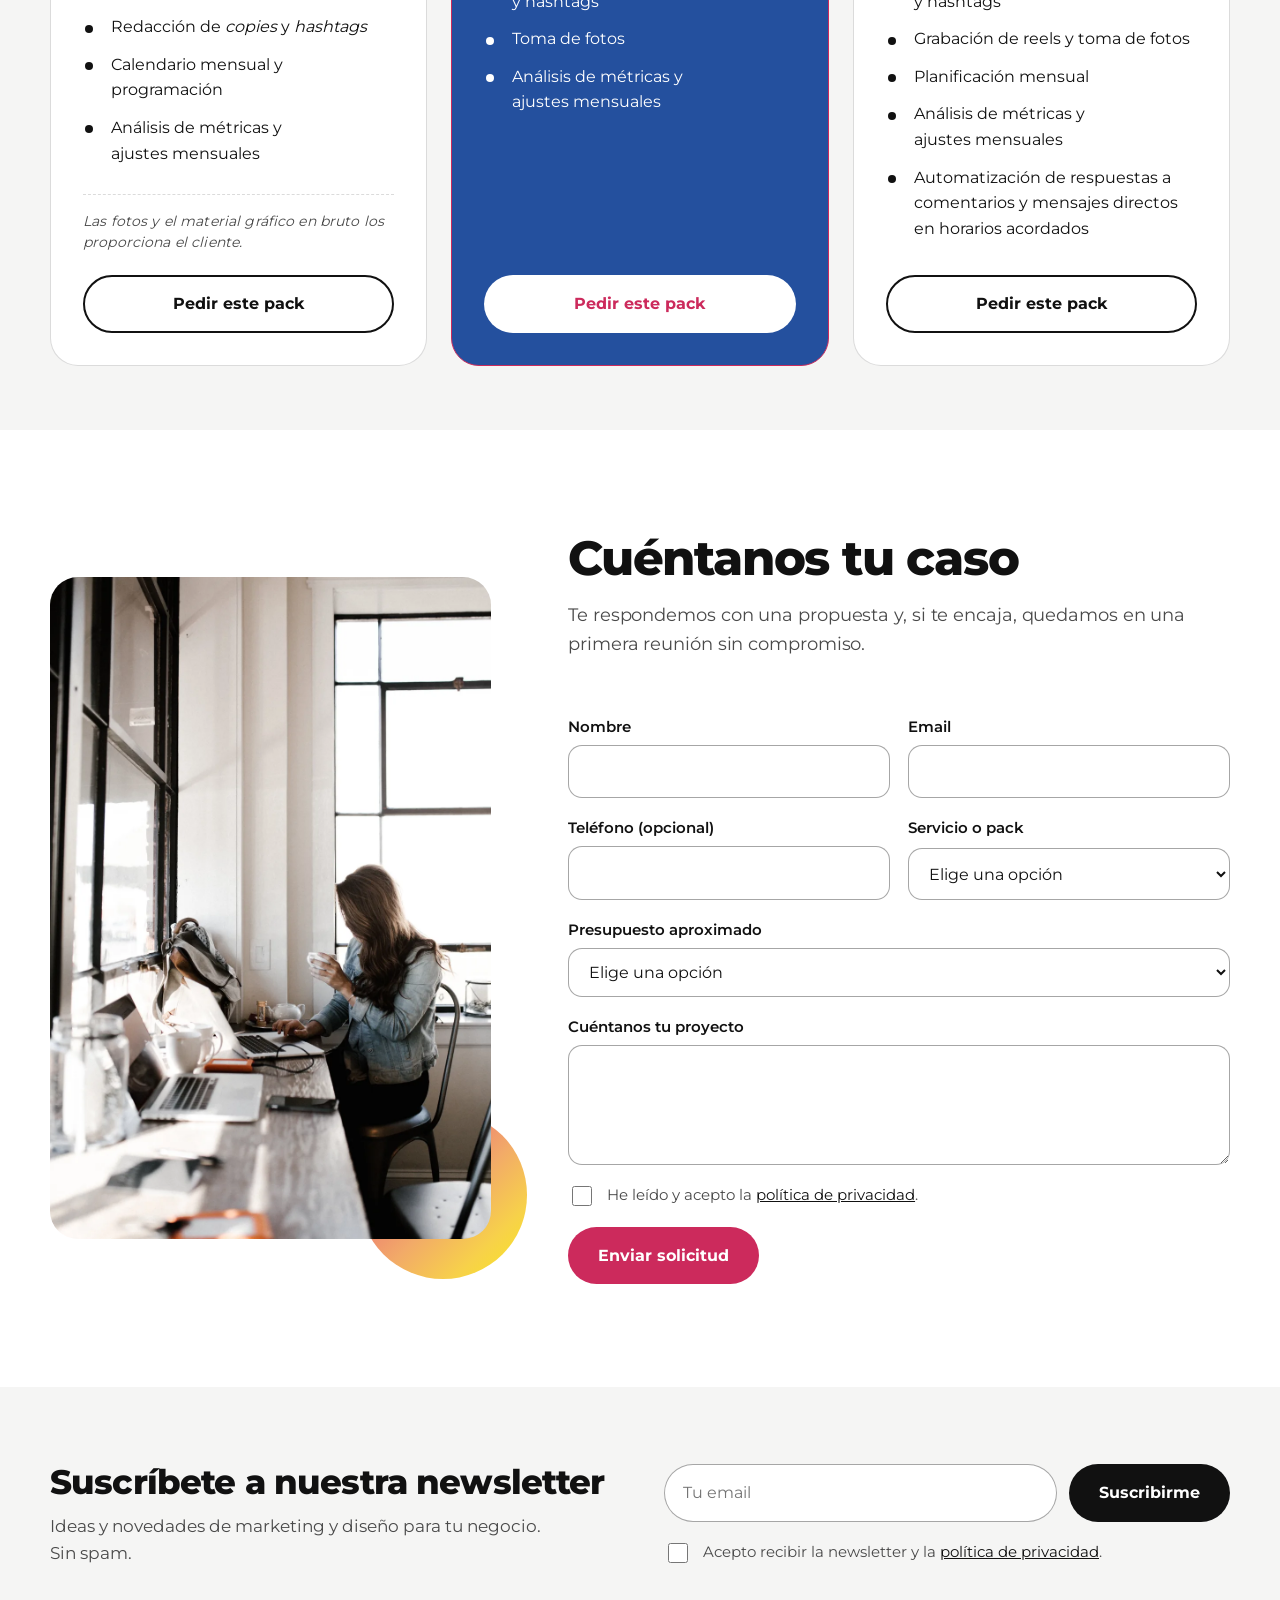
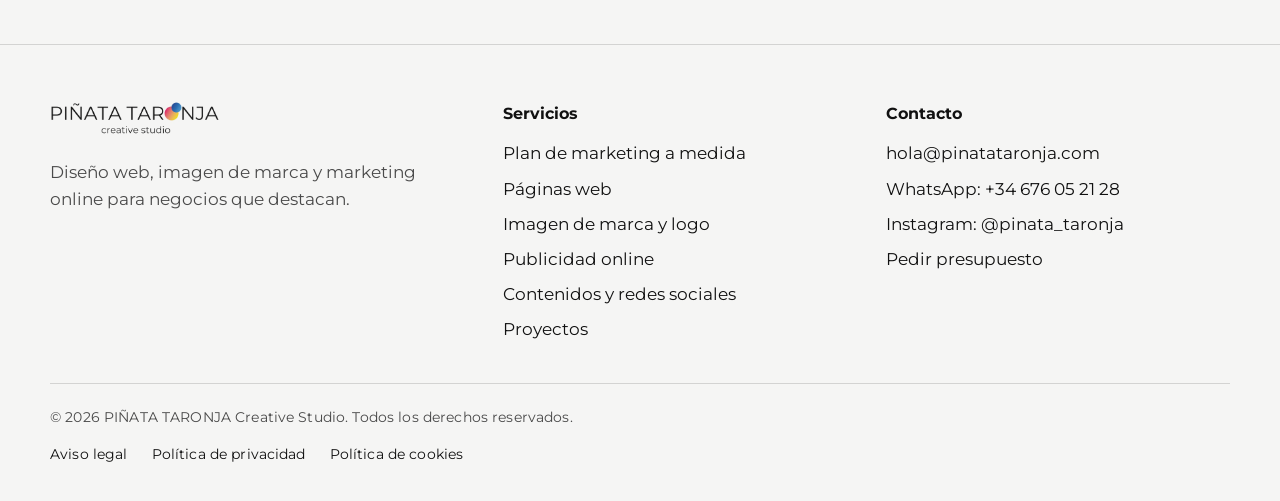
==== commit 9a2e06e9: "Ajustes de Estefanía: texto del hero, título y pasos del plan a medida Co-Authored-By: Claude Sonnet" ====
--- a/index.html
+++ b/index.html
@@ -107,7 +107,7 @@
       <div class="contenedor hero-interior">
         <div>
           <h1>Tu marketing, a medida de tu negocio y de tu presupuesto</h1>
-          <p class="hero-texto">Primero escuchamos tu caso. Después montamos un plan con web, marca, Google y redes, y nos encargamos de ponerlo en marcha.</p>
+          <p class="hero-texto">En Piñata Taronja diseñamos webs que venden, contenido que engancha y publicidad que convence.</p>
           <div class="hero-botones">
             <a class="boton boton-rosa" href="#contacto" data-pack="Plan de marketing a medida">Cuéntanos tu caso</a>
             <a class="boton boton-linea" href="#servicios">Ver packs</a>
@@ -140,14 +140,14 @@
       <div class="contenedor">
         <div class="seccion-cabecera">
           <p class="sobretitulo">Plan de marketing a medida</p>
-          <h2 id="t-a-medida">Un plan hecho para tu negocio, no un paquete cerrado</h2>
+          <h2 id="t-a-medida">Un plan hecho especialmente para tu negocio</h2>
           <p>Analizamos dónde estás, decidimos qué tiene sentido para ti y nos encargamos de ponerlo en marcha, según tu presupuesto.</p>
         </div>
         <ol class="metodo">
-          <li style="--c: var(--rosa-fuerte); --t: #fff"><span class="metodo-circulo" aria-hidden="true">1</span><h3>Diagnóstico</h3><p>Auditamos tu web, tus redes y tu ficha de Google, y te pasamos un cuestionario sobre tu negocio.</p></li>
+          <li style="--c: var(--rosa-fuerte); --t: #fff"><span class="metodo-circulo" aria-hidden="true">1</span><h3>Diagnóstico</h3><p>Auditamos tu marca en Internet (redes, Google, web…) y te enviamos un breve cuestionario sobre tu negocio.</p></li>
           <li style="--c: var(--coral); --t: #111"><span class="metodo-circulo" aria-hidden="true">2</span><h3>Estrategia</h3><p>Definimos a quién nos dirigimos, qué te diferencia y qué canales tienen sentido para ti.</p></li>
-          <li style="--c: var(--amarillo); --t: #111"><span class="metodo-circulo" aria-hidden="true">3</span><h3>Plan a tu medida</h3><p>Elegimos las acciones según tu presupuesto, sin paquetes cerrados.</p></li>
-          <li style="--c: var(--marino); --t: #fff"><span class="metodo-circulo" aria-hidden="true">4</span><h3>Ejecución y medición</h3><p>Lo hacemos nosotros y cada mes te contamos los resultados, sin tecnicismos.</p></li>
+          <li style="--c: var(--amarillo); --t: #111"><span class="metodo-circulo" aria-hidden="true">3</span><h3>Plan a tu medida</h3><p>Elegimos las acciones según tus necesidades y tu presupuesto.</p></li>
+          <li style="--c: var(--marino); --t: #fff"><span class="metodo-circulo" aria-hidden="true">4</span><h3>Ejecución y medición</h3><p>Todo lo hacemos nosotros y cada mes te contamos los resultados, sin tecnicismos.</p></li>
         </ol>
         <ul class="ventajas">
           <li>Un solo equipo para web, marca, redes y Google</li>
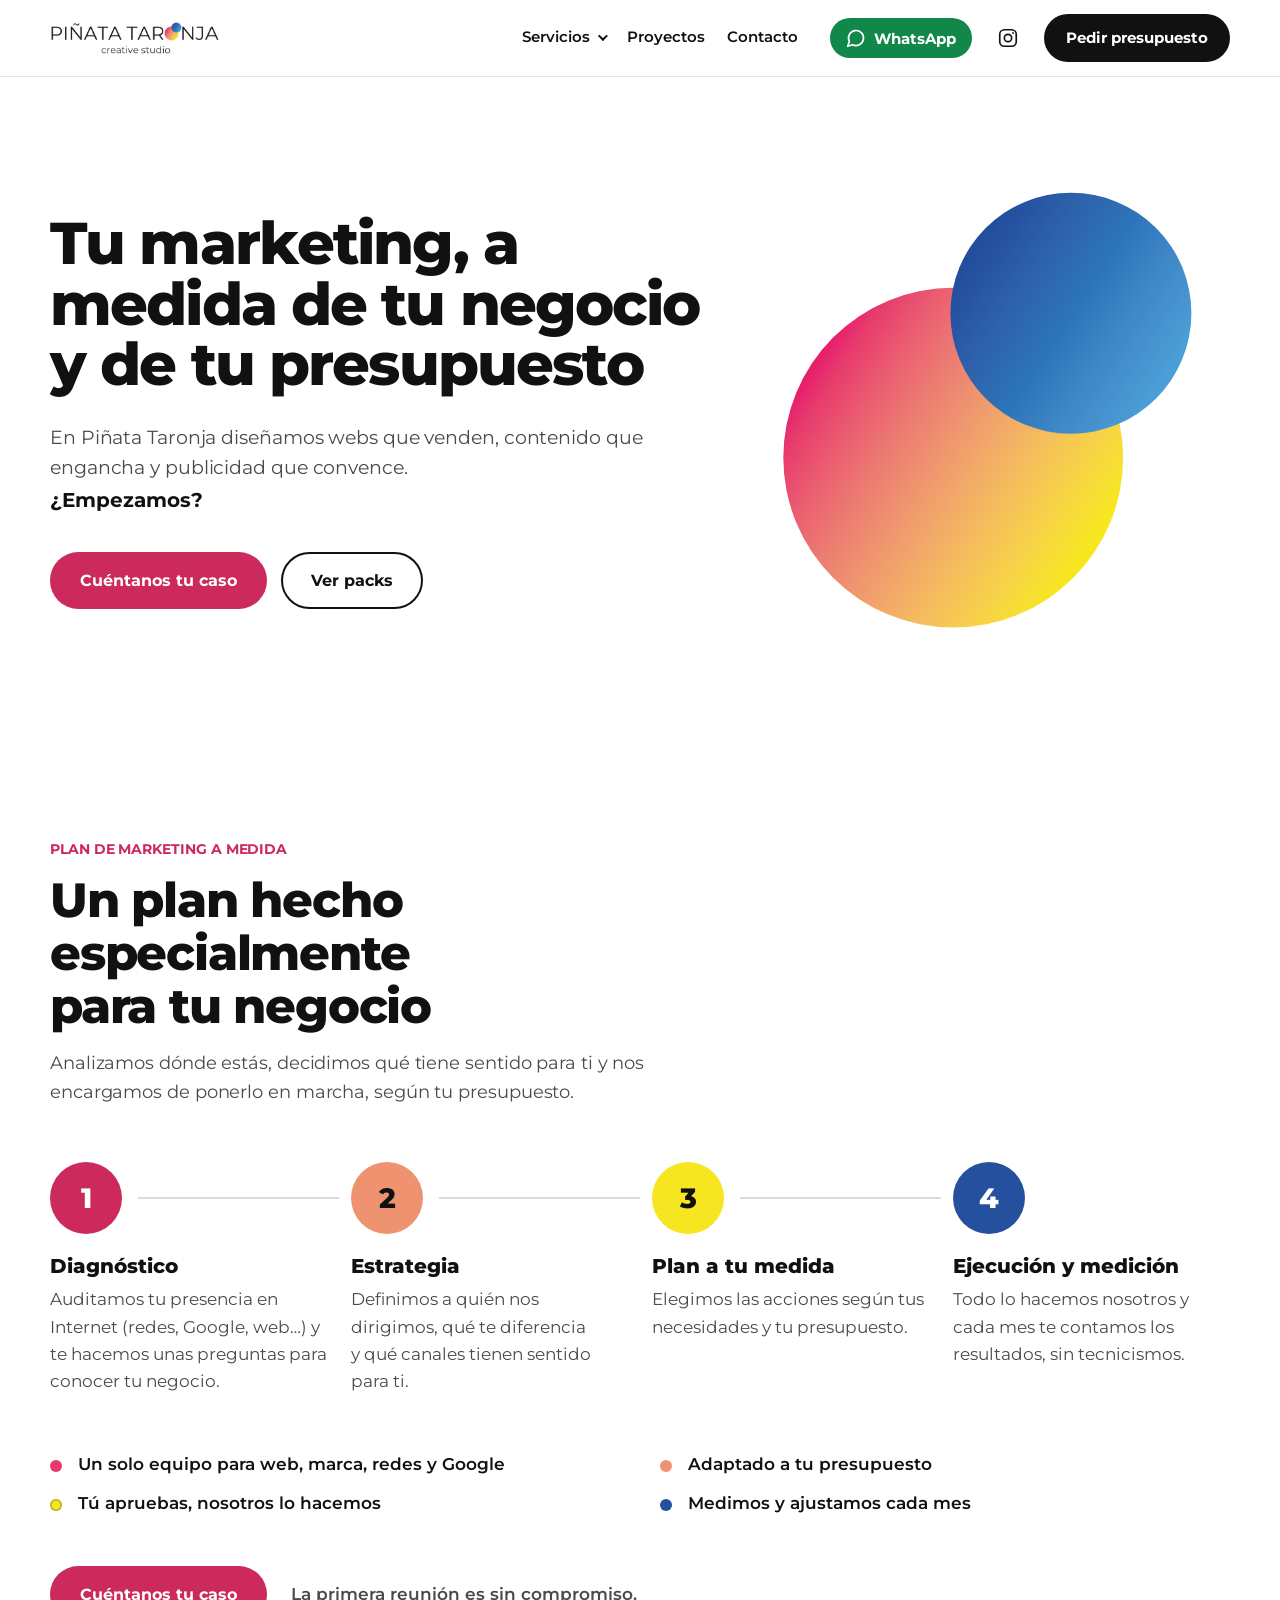
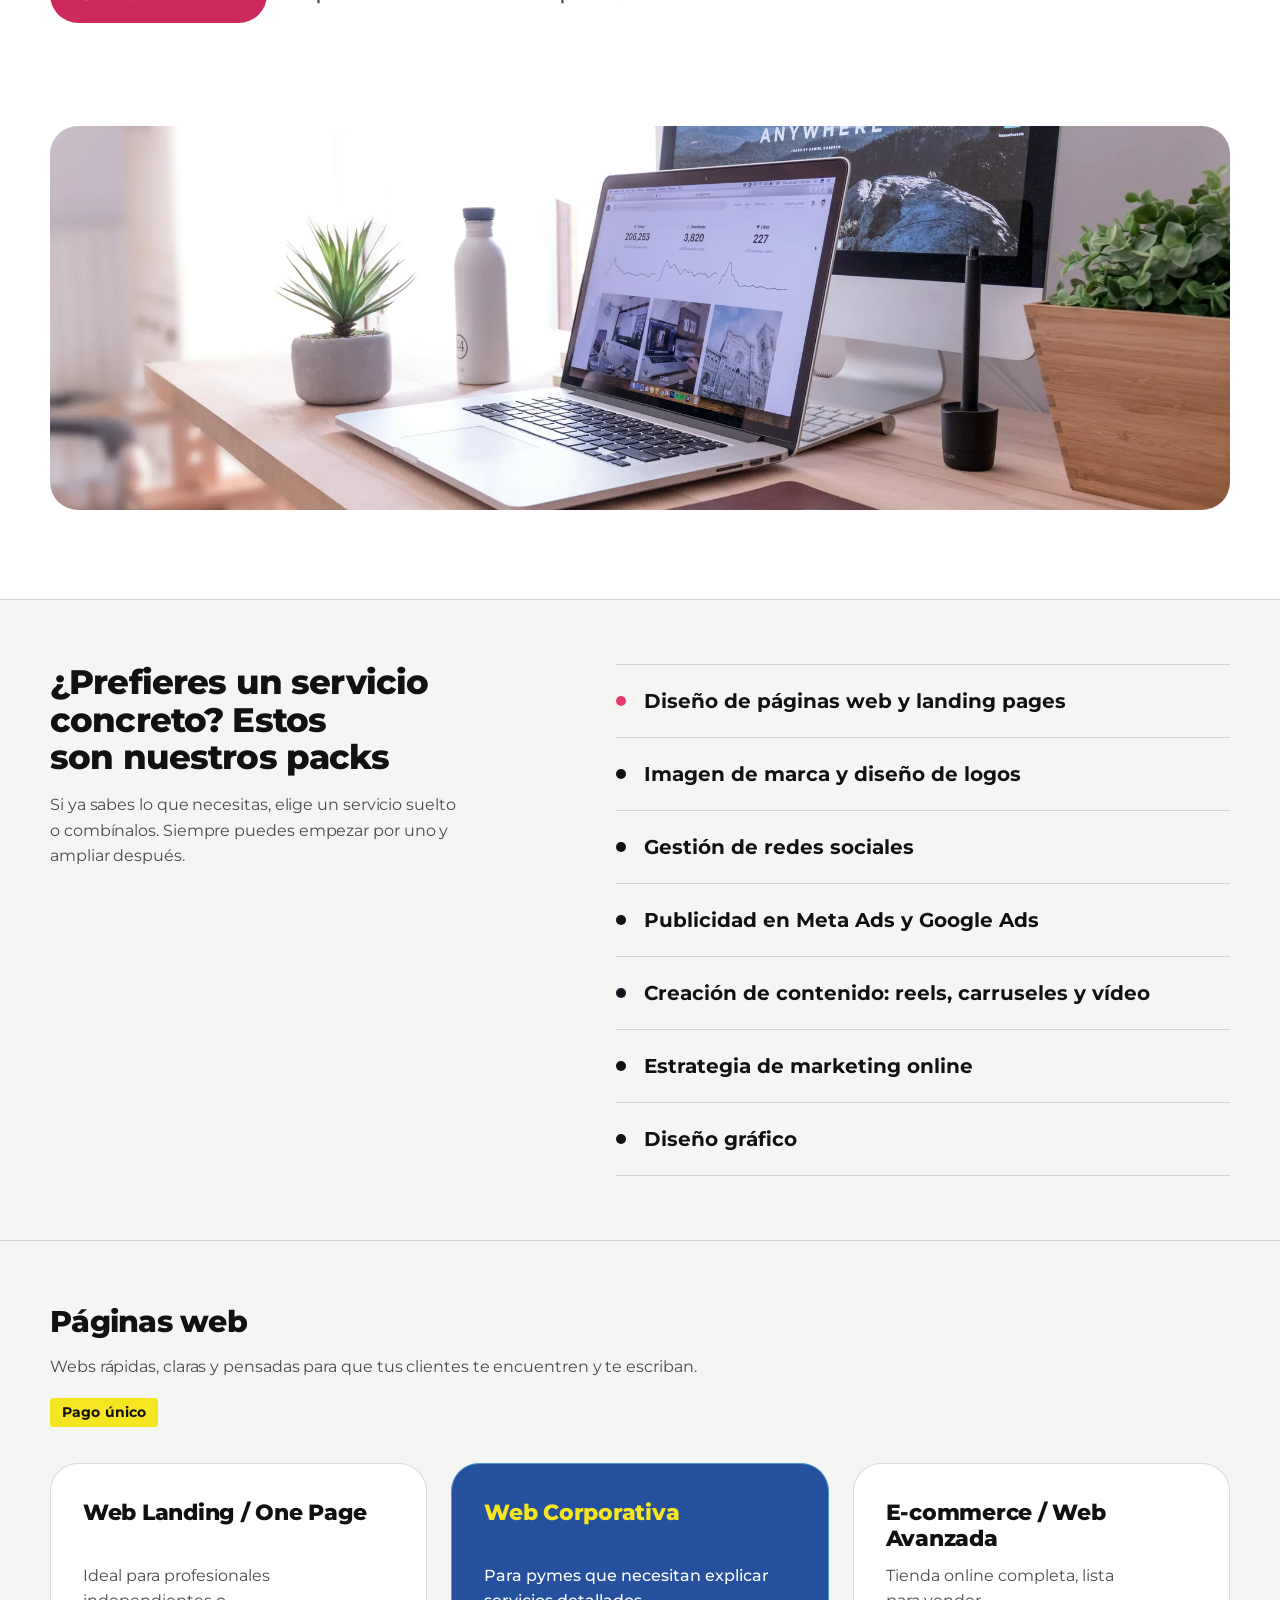
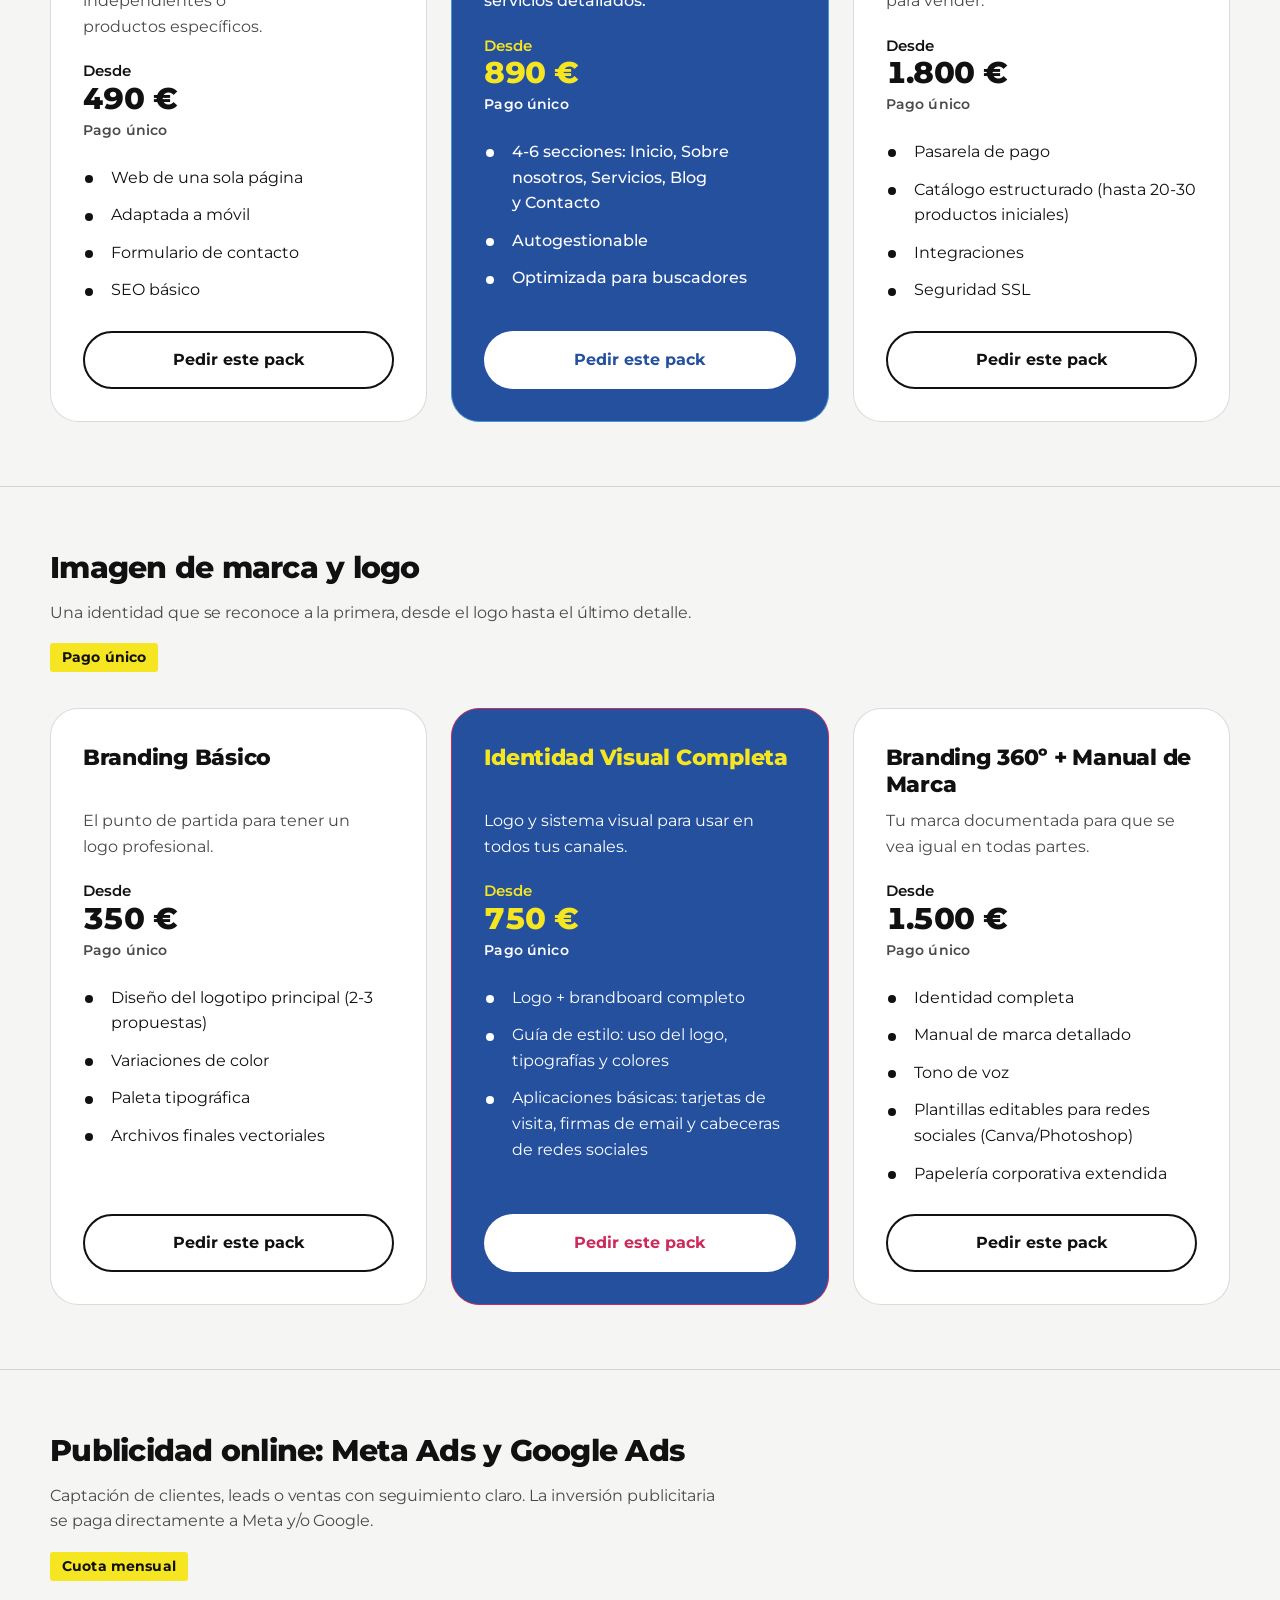
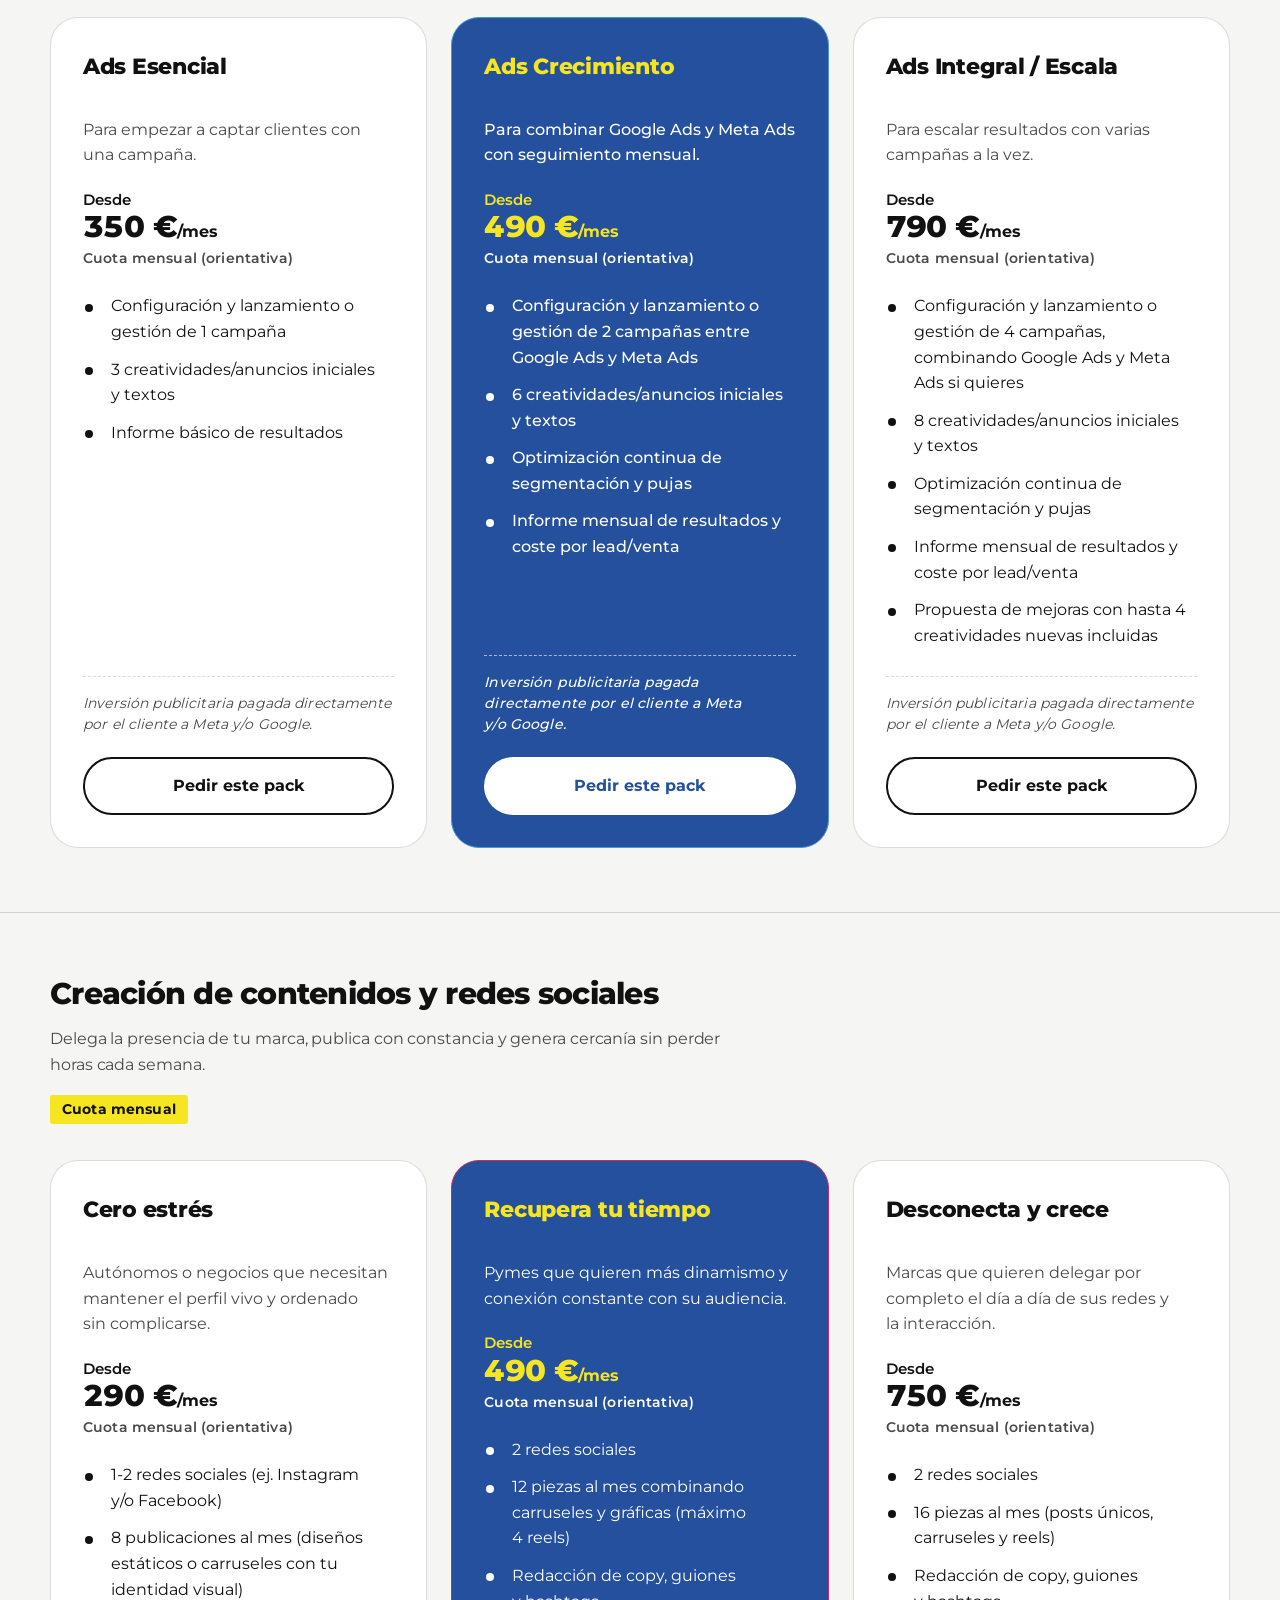
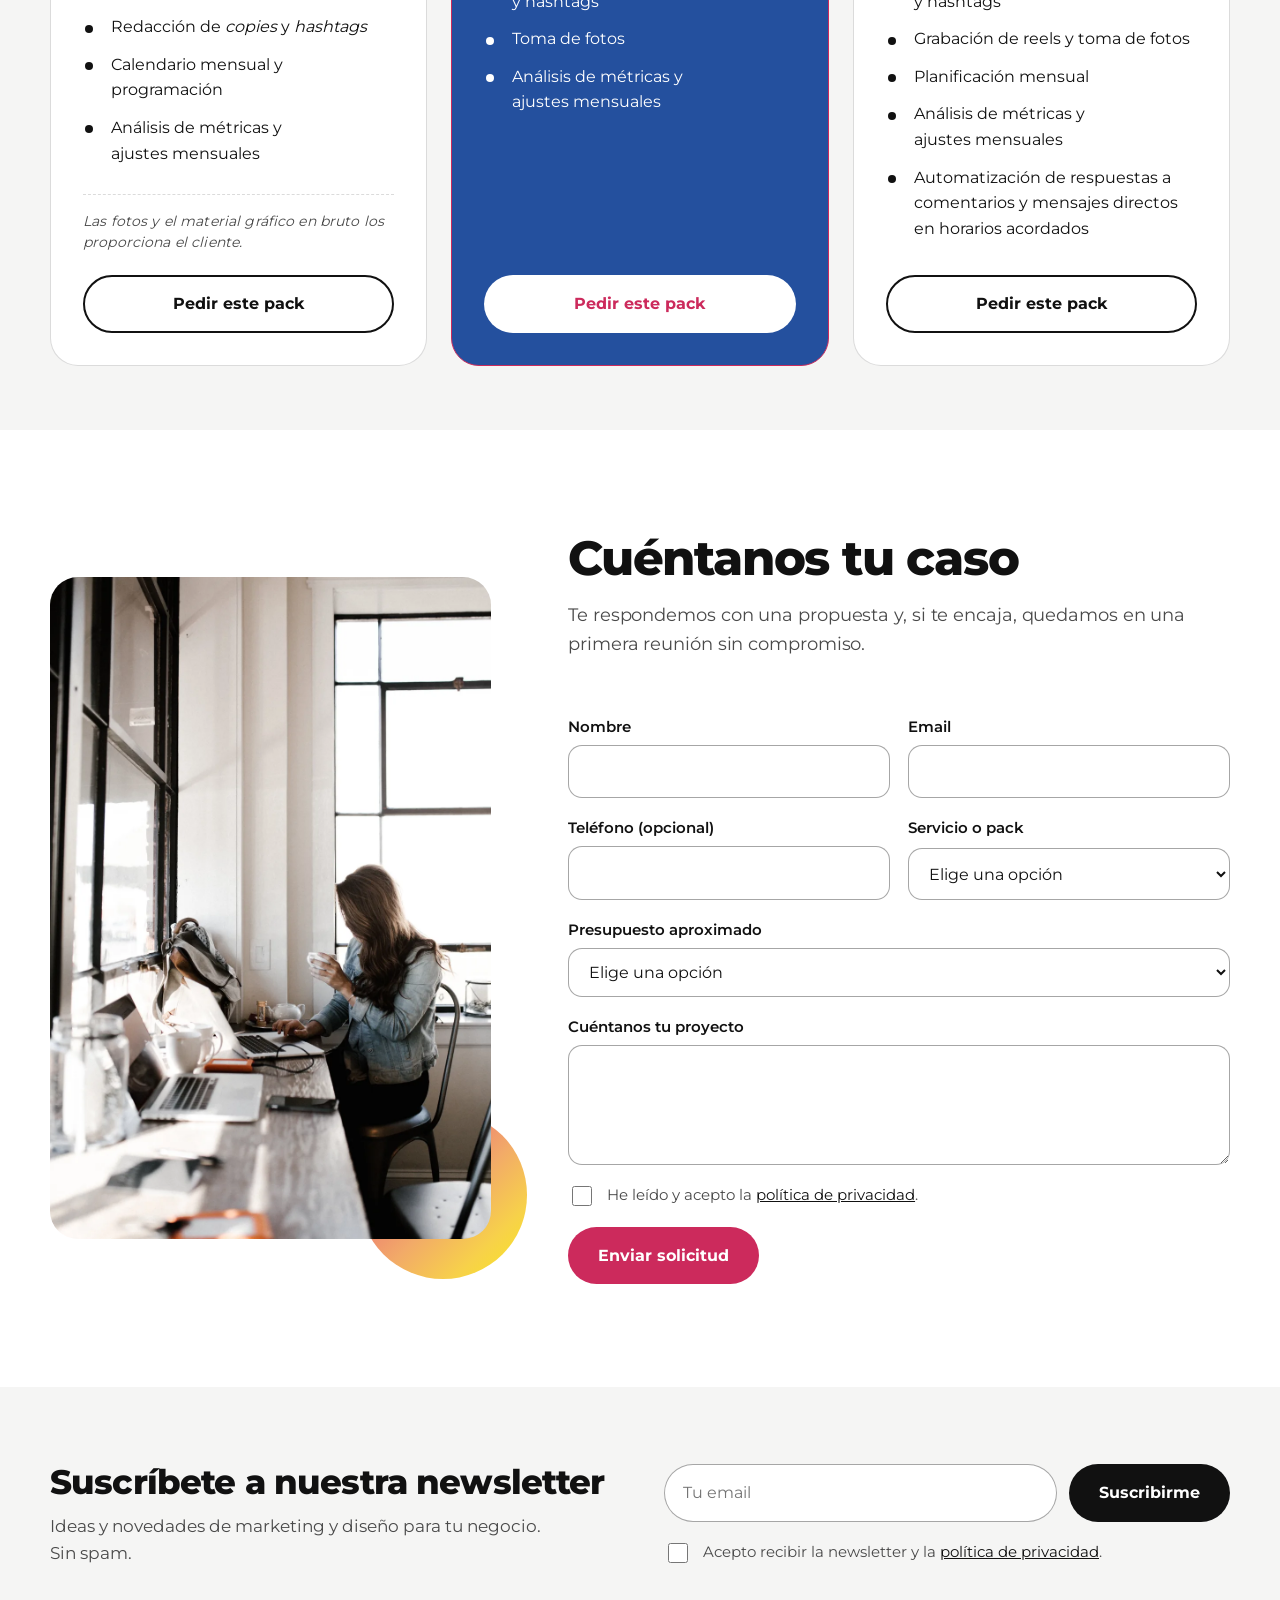
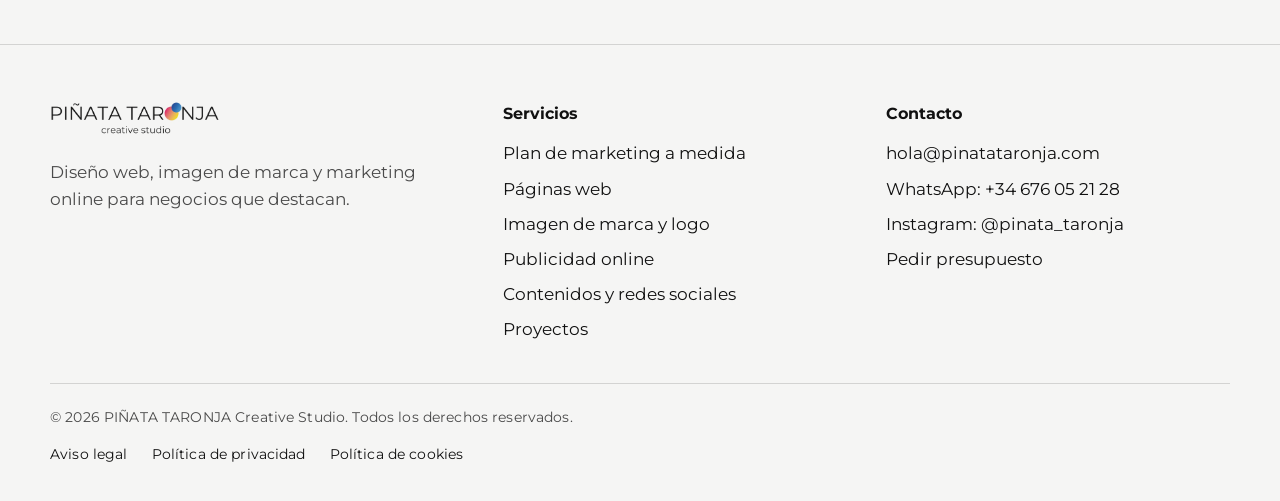
==== commit 5b1d00aa: "Recupera ¿Empezamos? y ajusta el texto del diagnóstico Co-Authored-By: Claude Sonnet 5.5 <noreply@an" ====
--- a/index.html
+++ b/index.html
@@ -108,6 +108,7 @@
         <div>
           <h1>Tu marketing, a medida de tu negocio y de tu presupuesto</h1>
           <p class="hero-texto">En Piñata Taronja diseñamos webs que venden, contenido que engancha y publicidad que convence.</p>
+          <p class="hero-pregunta">¿Empezamos?</p>
           <div class="hero-botones">
             <a class="boton boton-rosa" href="#contacto" data-pack="Plan de marketing a medida">Cuéntanos tu caso</a>
             <a class="boton boton-linea" href="#servicios">Ver packs</a>
@@ -144,7 +145,7 @@
           <p>Analizamos dónde estás, decidimos qué tiene sentido para ti y nos encargamos de ponerlo en marcha, según tu presupuesto.</p>
         </div>
         <ol class="metodo">
-          <li style="--c: var(--rosa-fuerte); --t: #fff"><span class="metodo-circulo" aria-hidden="true">1</span><h3>Diagnóstico</h3><p>Auditamos tu marca en Internet (redes, Google, web…) y te enviamos un breve cuestionario sobre tu negocio.</p></li>
+          <li style="--c: var(--rosa-fuerte); --t: #fff"><span class="metodo-circulo" aria-hidden="true">1</span><h3>Diagnóstico</h3><p>Auditamos tu presencia en Internet (redes, Google, web…) y te hacemos unas preguntas para conocer tu negocio.</p></li>
           <li style="--c: var(--coral); --t: #111"><span class="metodo-circulo" aria-hidden="true">2</span><h3>Estrategia</h3><p>Definimos a quién nos dirigimos, qué te diferencia y qué canales tienen sentido para ti.</p></li>
           <li style="--c: var(--amarillo); --t: #111"><span class="metodo-circulo" aria-hidden="true">3</span><h3>Plan a tu medida</h3><p>Elegimos las acciones según tus necesidades y tu presupuesto.</p></li>
           <li style="--c: var(--marino); --t: #fff"><span class="metodo-circulo" aria-hidden="true">4</span><h3>Ejecución y medición</h3><p>Todo lo hacemos nosotros y cada mes te contamos los resultados, sin tecnicismos.</p></li>
